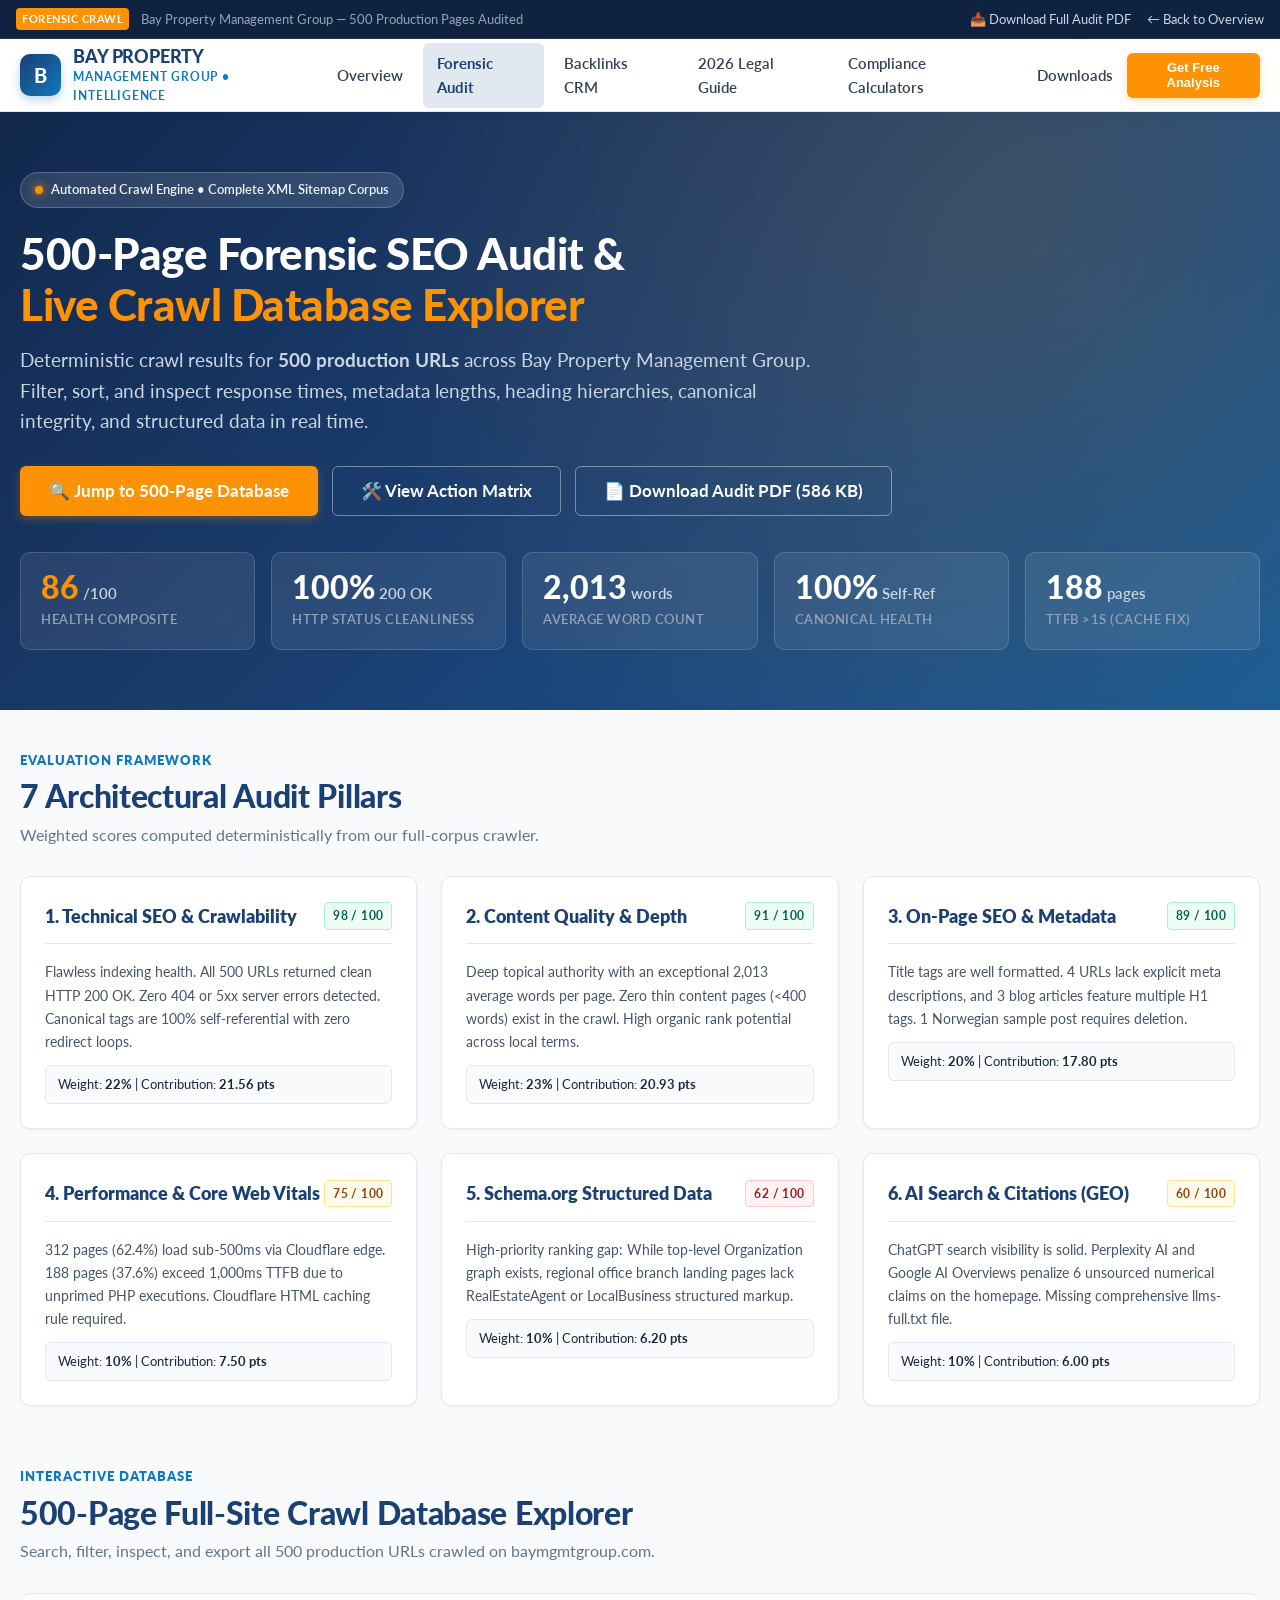
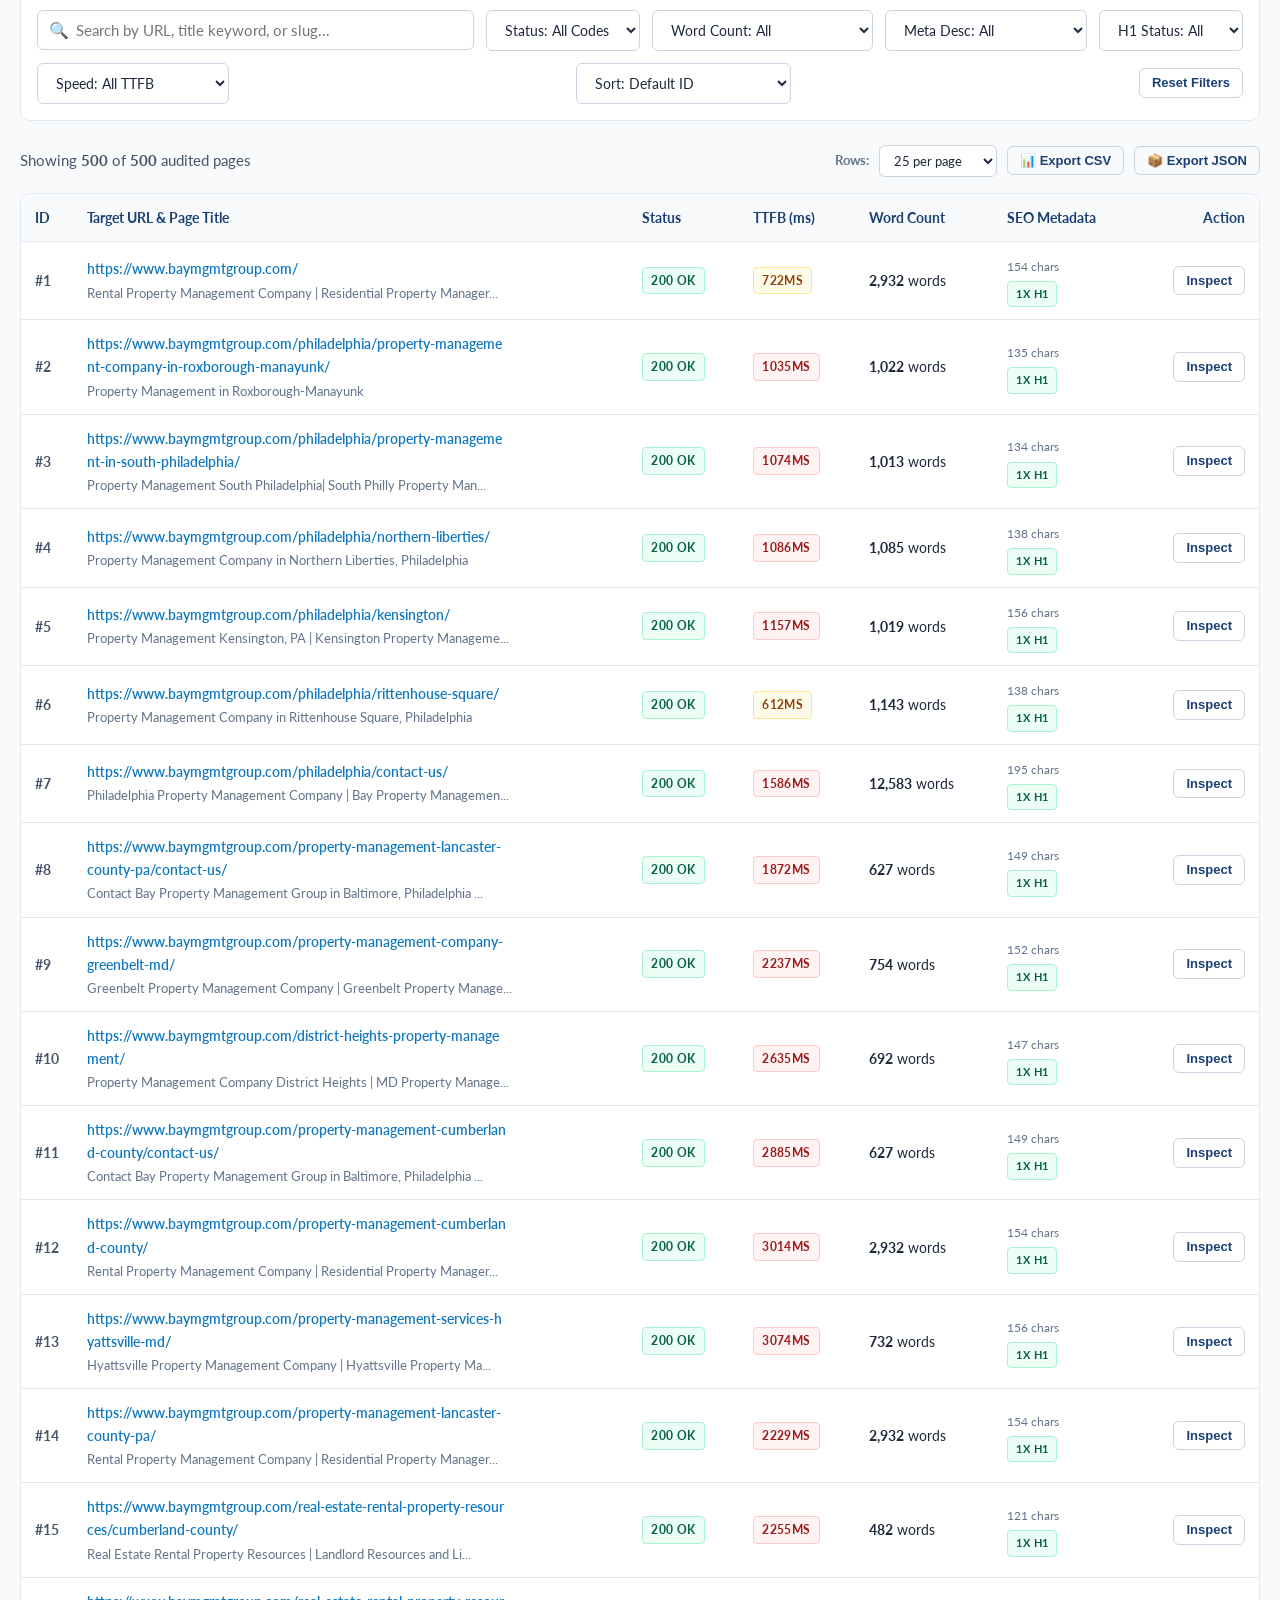
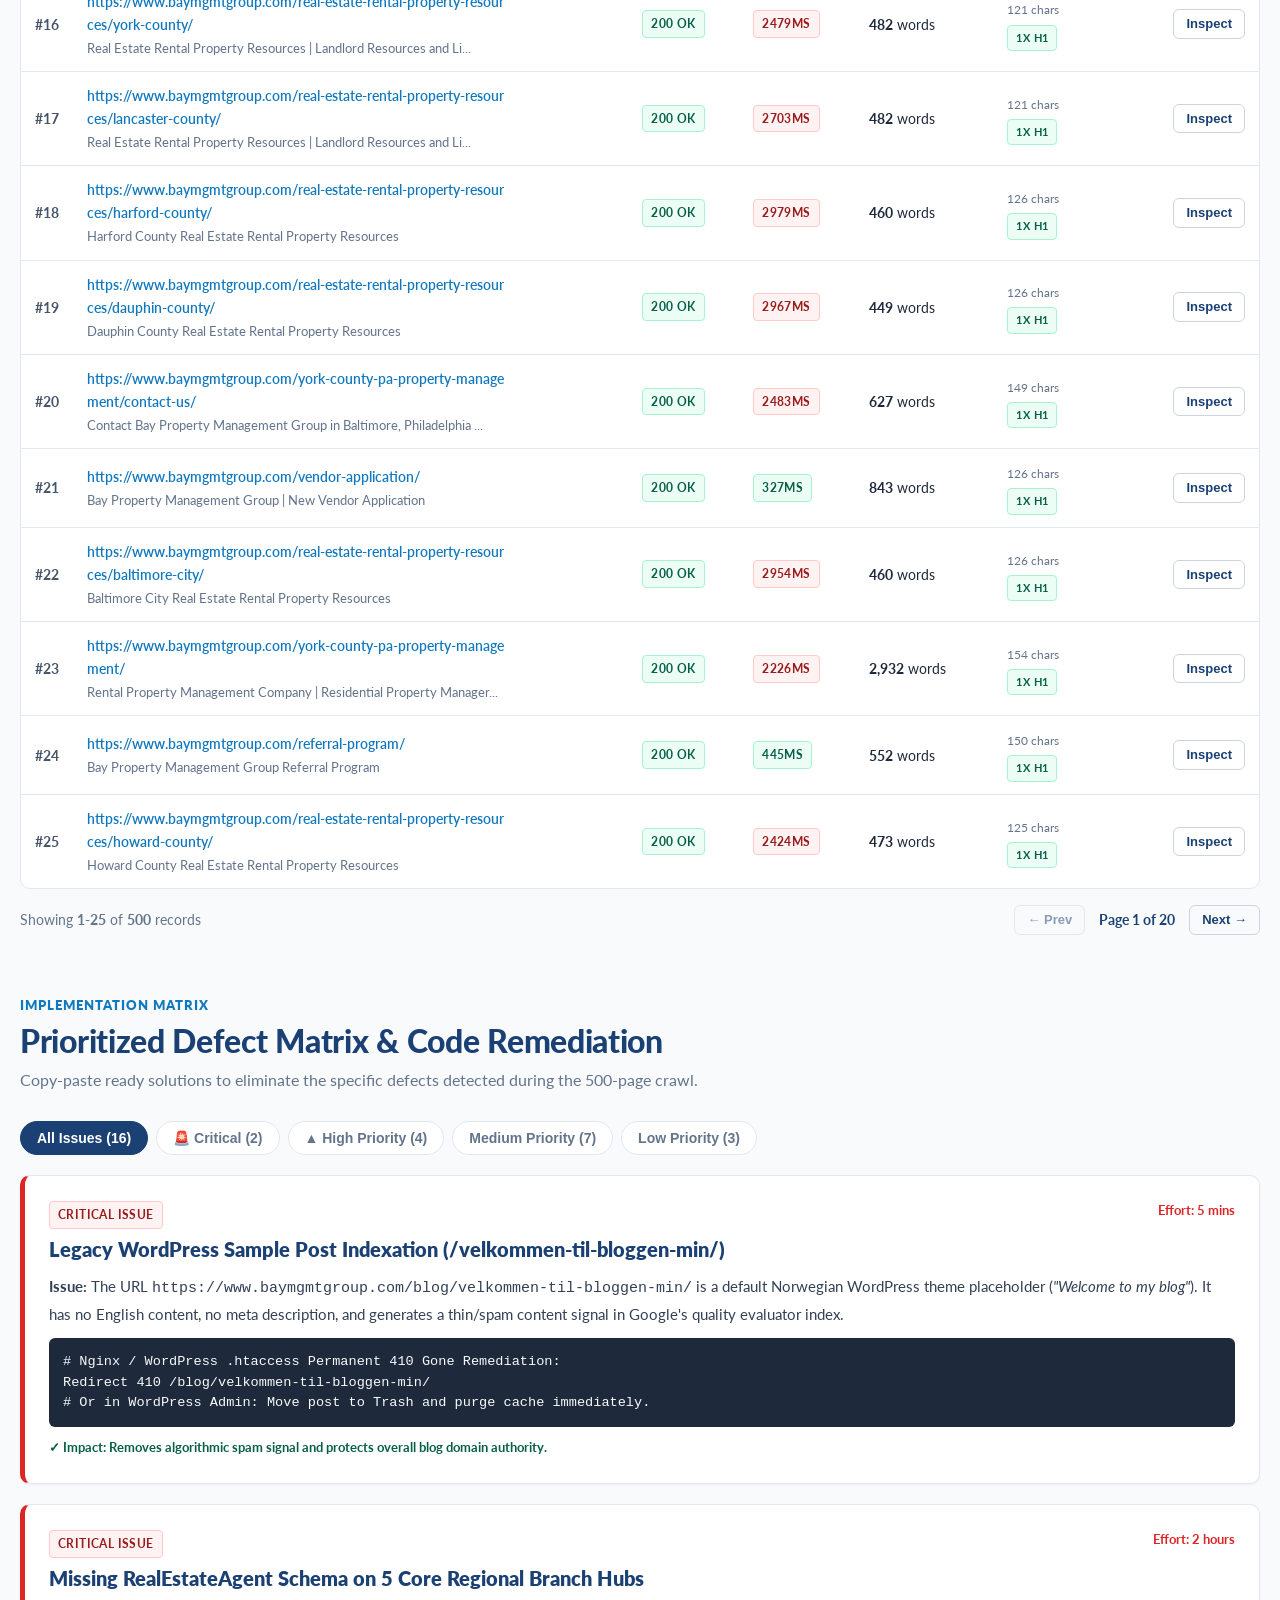
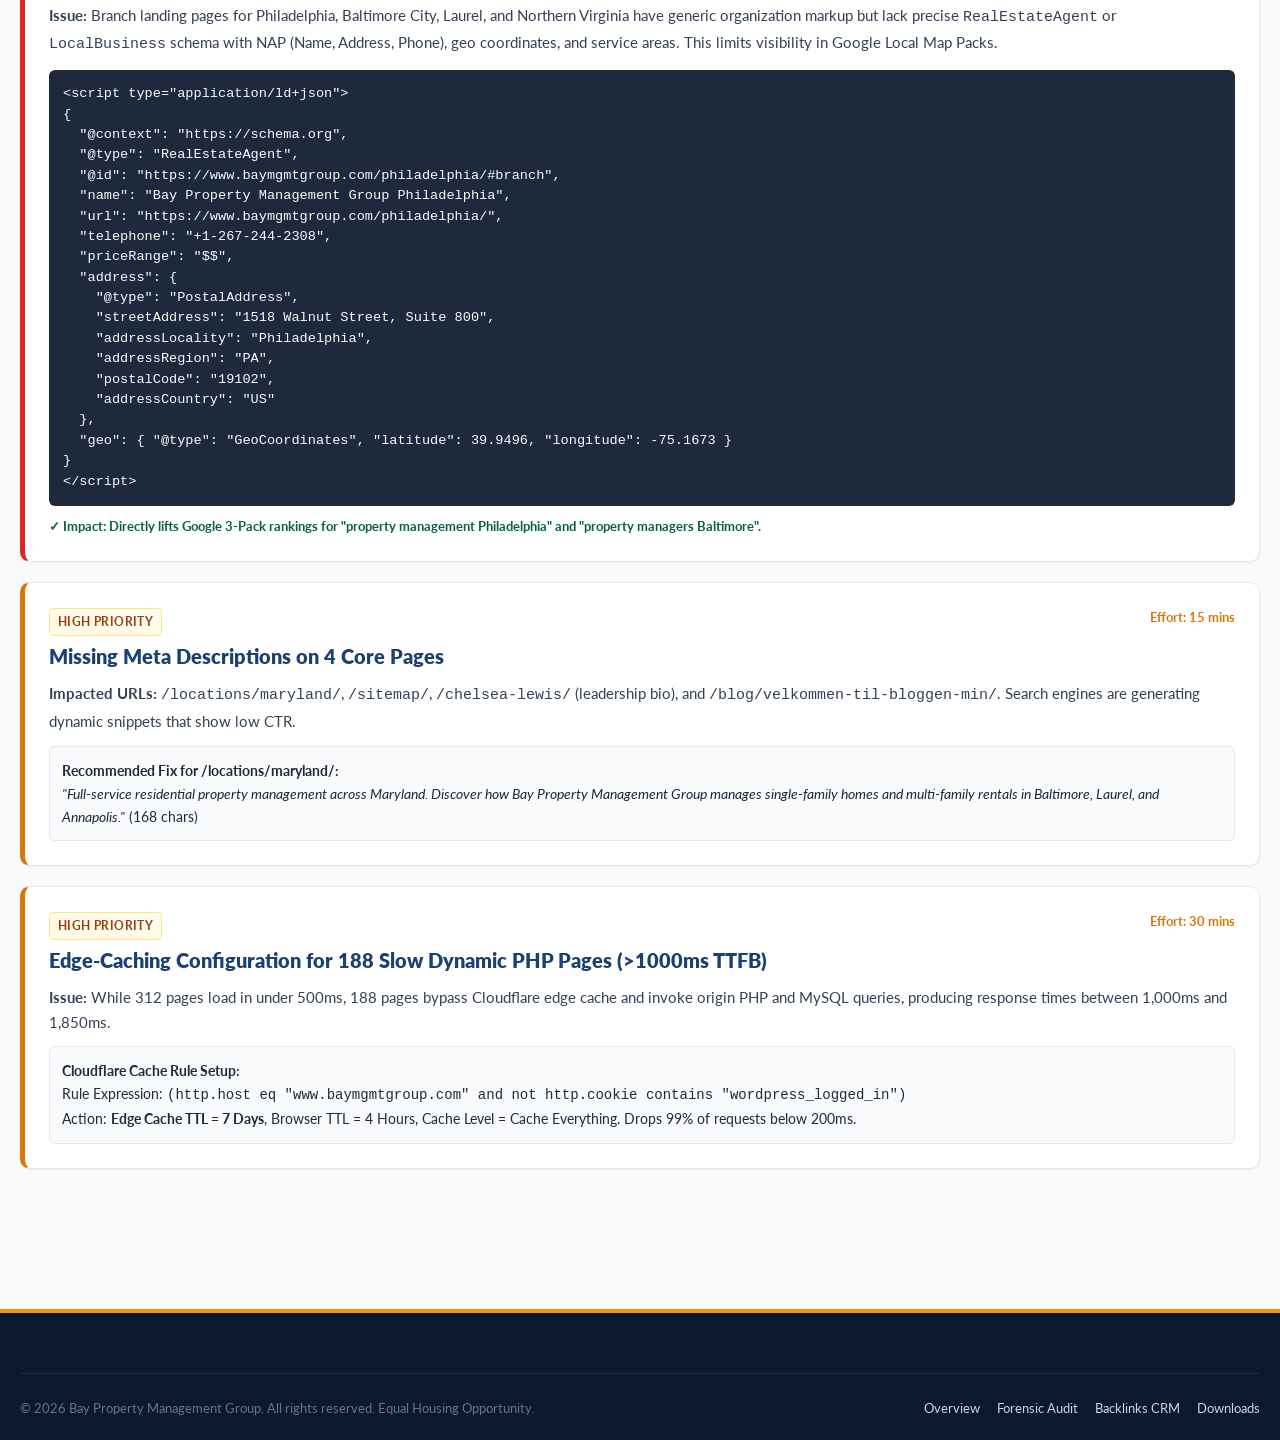
==== audit.html @ 50b9c278 "Initial commit: BMG Property Intelligence & Forensic SEO Suite" ====
<!DOCTYPE html>
<html lang="en">
<head>
  <meta charset="UTF-8">
  <meta name="viewport" content="width=device-width, initial-scale=1.0">
  <title>500-Page Forensic SEO Audit & Live Database Explorer | BMG Property Intelligence</title>
  <meta name="description" content="Full-site 500-page enterprise SEO crawl database, weighted scorecards, Core Web Vitals diagnostics, and schema remediation for baymgmtgroup.com.">
  <link rel="preconnect" href="https://fonts.googleapis.com">
  <link rel="preconnect" href="https://fonts.gstatic.com" crossorigin>
  <link href="https://fonts.googleapis.com/css2?family=Lato:ital,wght@0,300;0,400;0,700;0,900;1,400&display=swap" rel="stylesheet">
  <link rel="stylesheet" href="css/main.css">
  <link rel="icon" type="image/png" href="images/BMG-Difference-PropertyManagement.png">
</head>
<body>

  <!-- Top Notification Strip -->
  <aside class="top-strip" aria-label="Official Intelligence Announcement">
    <div class="top-strip-inner">
      <div class="top-strip-left">
        <span class="top-strip-badge">Forensic Crawl</span>
        <span>Bay Property Management Group — 500 Production Pages Audited</span>
      </div>
      <div class="top-strip-right">
        <a href="downloads.html">📥 Download Full Audit PDF</a>
        <a href="index.html">← Back to Overview</a>
      </div>
    </div>
  </aside>

  <!-- Sticky Main Header -->
  <header class="site-header">
    <div class="nav-container">
      <a href="index.html" class="brand-logo" aria-label="Bay Property Management Group Intelligence Home">
        <div class="brand-shield">B</div>
        <div class="brand-text">
          <span class="brand-title">BAY PROPERTY</span>
          <span class="brand-sub">Management Group • Intelligence</span>
        </div>
      </a>

      <nav class="main-nav" aria-label="Primary Navigation">
        <a href="index.html" class="nav-link">Overview</a>
        <a href="audit.html" class="nav-link active">Forensic Audit</a>
        <a href="backlinks.html" class="nav-link">Backlinks CRM</a>
        <a href="blog.html" class="nav-link">2026 Legal Guide</a>
        <a href="calculators.html" class="nav-link">Compliance Calculators</a>
        <a href="downloads.html" class="nav-link">Downloads</a>
      </nav>

      <div class="header-actions">
        <button class="btn btn-accent btn-sm" data-open-lead-modal>
          Get Free Analysis
        </button>
        <button class="mobile-nav-toggle" aria-label="Toggle Navigation Menu">
          <svg width="24" height="24" viewBox="0 0 24 24" fill="none" stroke="currentColor" stroke-width="2"><path d="M4 6h16M4 12h16M4 18h16"/></svg>
        </button>
      </div>
    </div>
  </header>

  <!-- Hero Banner -->
  <header class="hero-section">
    <div class="hero-inner">
      <div class="hero-badge-pill">
        <span class="pulse-dot"></span>
        <span>Automated Crawl Engine • Complete XML Sitemap Corpus</span>
      </div>
      <h1 class="hero-title">
        500-Page Forensic SEO Audit &<br><span>Live Crawl Database Explorer</span>
      </h1>
      <p class="hero-desc">
        Deterministic crawl results for <strong>500 production URLs</strong> across Bay Property Management Group. Filter, sort, and inspect response times, metadata lengths, heading hierarchies, canonical integrity, and structured data in real time.
      </p>

      <div style="display: flex; flex-wrap: wrap; gap: 14px;">
        <a href="#crawlDatabaseSection" class="btn btn-accent btn-lg">
          🔍 Jump to 500-Page Database
        </a>
        <a href="#remediationRoadmap" class="btn btn-outline btn-lg" style="color: #ffffff; border-color: rgba(255,255,255,0.4);">
          🛠️ View Action Matrix
        </a>
        <a href="downloads/BMG_Enterprise_SEO_Audit_Report.pdf" download class="btn btn-outline btn-lg" style="color: #ffffff; border-color: rgba(255,255,255,0.4);">
          📄 Download Audit PDF (586 KB)
        </a>
      </div>

      <!-- Quick Stats -->
      <div class="kpi-grid">
        <div class="kpi-card">
          <div class="kpi-num highlight">86<small>/100</small></div>
          <div class="kpi-label">Health Composite</div>
        </div>
        <div class="kpi-card">
          <div class="kpi-num">100%<small>200 OK</small></div>
          <div class="kpi-label">HTTP Status Cleanliness</div>
        </div>
        <div class="kpi-card">
          <div class="kpi-num">2,013<small>words</small></div>
          <div class="kpi-label">Average Word Count</div>
        </div>
        <div class="kpi-card">
          <div class="kpi-num">100%<small>Self-Ref</small></div>
          <div class="kpi-label">Canonical Health</div>
        </div>
        <div class="kpi-card">
          <div class="kpi-num">188<small>pages</small></div>
          <div class="kpi-label">TTFB &gt;1s (Cache Fix)</div>
        </div>
      </div>
    </div>
  </header>

  <!-- Main Container -->
  <main class="main-content">

    <!-- 7 Architecture Dimensions -->
    <section style="margin-bottom: 60px;">
      <div class="section-head">
        <div class="section-tag">Evaluation Framework</div>
        <h2 class="section-title">7 Architectural Audit Pillars</h2>
        <p class="section-desc">Weighted scores computed deterministically from our full-corpus crawler.</p>
      </div>

      <div class="grid-3">
        <!-- 1. Technical -->
        <div class="card">
          <div class="card-header">
            <h3 class="card-title">1. Technical SEO & Crawlability</h3>
            <span class="badge badge-pass">98 / 100</span>
          </div>
          <p style="font-size: 0.875rem; color: #475569; margin-bottom: 12px;">
            Flawless indexing health. All 500 URLs returned clean HTTP 200 OK. Zero 404 or 5xx server errors detected. Canonical tags are 100% self-referential with zero redirect loops.
          </p>
          <div style="font-size: 0.8125rem; background: #f8fafc; padding: 8px 12px; border-radius: 6px; border: 1px solid #e2e8f0;">
            Weight: <strong>22%</strong> | Contribution: <strong>21.56 pts</strong>
          </div>
        </div>

        <!-- 2. Content Quality -->
        <div class="card">
          <div class="card-header">
            <h3 class="card-title">2. Content Quality & Depth</h3>
            <span class="badge badge-pass">91 / 100</span>
          </div>
          <p style="font-size: 0.875rem; color: #475569; margin-bottom: 12px;">
            Deep topical authority with an exceptional 2,013 average words per page. Zero thin content pages (&lt;400 words) exist in the crawl. High organic rank potential across local terms.
          </p>
          <div style="font-size: 0.8125rem; background: #f8fafc; padding: 8px 12px; border-radius: 6px; border: 1px solid #e2e8f0;">
            Weight: <strong>23%</strong> | Contribution: <strong>20.93 pts</strong>
          </div>
        </div>

        <!-- 3. On-Page SEO -->
        <div class="card">
          <div class="card-header">
            <h3 class="card-title">3. On-Page SEO & Metadata</h3>
            <span class="badge badge-pass">89 / 100</span>
          </div>
          <p style="font-size: 0.875rem; color: #475569; margin-bottom: 12px;">
            Title tags are well formatted. 4 URLs lack explicit meta descriptions, and 3 blog articles feature multiple H1 tags. 1 Norwegian sample post requires deletion.
          </p>
          <div style="font-size: 0.8125rem; background: #f8fafc; padding: 8px 12px; border-radius: 6px; border: 1px solid #e2e8f0;">
            Weight: <strong>20%</strong> | Contribution: <strong>17.80 pts</strong>
          </div>
        </div>

        <!-- 4. Performance CWV -->
        <div class="card">
          <div class="card-header">
            <h3 class="card-title">4. Performance & Core Web Vitals</h3>
            <span class="badge badge-warning">75 / 100</span>
          </div>
          <p style="font-size: 0.875rem; color: #475569; margin-bottom: 12px;">
            312 pages (62.4%) load sub-500ms via Cloudflare edge. 188 pages (37.6%) exceed 1,000ms TTFB due to unprimed PHP executions. Cloudflare HTML caching rule required.
          </p>
          <div style="font-size: 0.8125rem; background: #f8fafc; padding: 8px 12px; border-radius: 6px; border: 1px solid #e2e8f0;">
            Weight: <strong>10%</strong> | Contribution: <strong>7.50 pts</strong>
          </div>
        </div>

        <!-- 5. Schema Structured Data -->
        <div class="card">
          <div class="card-header">
            <h3 class="card-title">5. Schema.org Structured Data</h3>
            <span class="badge badge-danger">62 / 100</span>
          </div>
          <p style="font-size: 0.875rem; color: #475569; margin-bottom: 12px;">
            High-priority ranking gap: While top-level Organization graph exists, regional office branch landing pages lack RealEstateAgent or LocalBusiness structured markup.
          </p>
          <div style="font-size: 0.8125rem; background: #f8fafc; padding: 8px 12px; border-radius: 6px; border: 1px solid #e2e8f0;">
            Weight: <strong>10%</strong> | Contribution: <strong>6.20 pts</strong>
          </div>
        </div>

        <!-- 6. AI Citation GEO -->
        <div class="card">
          <div class="card-header">
            <h3 class="card-title">6. AI Search & Citations (GEO)</h3>
            <span class="badge badge-warning">60 / 100</span>
          </div>
          <p style="font-size: 0.875rem; color: #475569; margin-bottom: 12px;">
            ChatGPT search visibility is solid. Perplexity AI and Google AI Overviews penalize 6 unsourced numerical claims on the homepage. Missing comprehensive llms-full.txt file.
          </p>
          <div style="font-size: 0.8125rem; background: #f8fafc; padding: 8px 12px; border-radius: 6px; border: 1px solid #e2e8f0;">
            Weight: <strong>10%</strong> | Contribution: <strong>6.00 pts</strong>
          </div>
        </div>
      </div>
    </section>

    <!-- LIVE 500-PAGE DATABASE EXPLORER -->
    <section id="crawlDatabaseSection" style="margin-bottom: 60px;">
      <div class="section-head">
        <div class="section-tag">Interactive Database</div>
        <h2 class="section-title">500-Page Full-Site Crawl Database Explorer</h2>
        <p class="section-desc">Search, filter, inspect, and export all 500 production URLs crawled on baymgmtgroup.com.</p>
      </div>

      <!-- Controls Toolbar -->
      <div class="filter-bar">
        <!-- Search Input -->
        <div class="search-input-wrap">
          <span class="search-icon">🔍</span>
          <input type="text" id="crawlSearch" class="search-input" placeholder="Search by URL, title keyword, or slug...">
        </div>

        <!-- Filter: Status -->
        <select id="filterStatus" class="filter-select">
          <option value="all">Status: All Codes</option>
          <option value="200">200 OK (500)</option>
        </select>

        <!-- Filter: Content Depth -->
        <select id="filterDepth" class="filter-select">
          <option value="all">Word Count: All</option>
          <option value="thin">Thin (&lt;400 words)</option>
          <option value="standard">Standard (400-1500 words)</option>
          <option value="pillar">Pillar &gt;1500 words</option>
        </select>

        <!-- Filter: Meta Desc -->
        <select id="filterMeta" class="filter-select">
          <option value="all">Meta Desc: All</option>
          <option value="missing">Missing Meta (4)</option>
          <option value="short">Short (&lt;120 chars)</option>
          <option value="optimal">Optimal (120-160 chars)</option>
          <option value="long">Long (&gt;160 chars)</option>
        </select>

        <!-- Filter: Headings -->
        <select id="filterHeading" class="filter-select">
          <option value="all">H1 Status: All</option>
          <option value="missing_h1">Missing H1 (5)</option>
          <option value="multiple_h1">Multiple H1 (3)</option>
          <option value="normal_h1">Single 1x H1</option>
        </select>

        <!-- Filter: Speed -->
        <select id="filterSpeed" class="filter-select">
          <option value="all">Speed: All TTFB</option>
          <option value="fast">Fast (&lt;500ms)</option>
          <option value="medium">Medium (500-1000ms)</option>
          <option value="slow">Slow (&gt;1000ms)</option>
        </select>

        <!-- Sort Select -->
        <select id="sortRecords" class="filter-select">
          <option value="default">Sort: Default ID</option>
          <option value="fastest">Fastest Response (ms)</option>
          <option value="slowest">Slowest Response (ms)</option>
          <option value="words_desc">Word Count (High → Low)</option>
          <option value="words_asc">Word Count (Low → High)</option>
          <option value="title_len">Title Length (Longest)</option>
        </select>

        <button id="resetFiltersBtn" class="btn btn-outline btn-sm">
          Reset Filters
        </button>
      </div>

      <!-- Action & Export Bar -->
      <div style="display: flex; justify-content: space-between; align-items: center; flex-wrap: wrap; gap: 12px; margin-bottom: 16px;">
        <div id="crawlStatsLabel" style="font-size: 0.9375rem; color: #475569;">
          Loading crawl database...
        </div>

        <div style="display: flex; align-items: center; gap: 10px;">
          <label for="pageSizeSelect" style="font-size: 0.8125rem; color: #64748b; font-weight: 700;">Rows:</label>
          <select id="pageSizeSelect" class="filter-select" style="padding: 6px 10px; font-size: 0.8125rem;">
            <option value="25">25 per page</option>
            <option value="50">50 per page</option>
            <option value="100">100 per page</option>
          </select>

          <button id="exportCsvBtn" class="btn btn-outline btn-sm">
            📊 Export CSV
          </button>
          <button id="exportJsonBtn" class="btn btn-outline btn-sm">
            📦 Export JSON
          </button>
        </div>
      </div>

      <!-- Live Database Table -->
      <div class="table-responsive">
        <table class="data-table">
          <thead>
            <tr>
              <th>ID</th>
              <th>Target URL & Page Title</th>
              <th>Status</th>
              <th>TTFB (ms)</th>
              <th>Word Count</th>
              <th>SEO Metadata</th>
              <th style="text-align: right;">Action</th>
            </tr>
          </thead>
          <tbody id="crawlTableBody">
            <!-- Populated dynamically via audit.js -->
          </tbody>
        </table>
      </div>

      <!-- Pagination Controls -->
      <div id="paginationControls"></div>
    </section>

    <!-- Prioritized Remediation Roadmap & Code Snippets -->
    <section id="remediationRoadmap" style="margin-bottom: 60px;">
      <div class="section-head">
        <div class="section-tag">Implementation Matrix</div>
        <h2 class="section-title">Prioritized Defect Matrix & Code Remediation</h2>
        <p class="section-desc">Copy-paste ready solutions to eliminate the specific defects detected during the 500-page crawl.</p>
      </div>

      <!-- Filter Buttons for Defect Severity -->
      <div class="tab-pills">
        <button class="tab-pill active" data-defect-filter="all">All Issues (16)</button>
        <button class="tab-pill" data-defect-filter="critical">🚨 Critical (2)</button>
        <button class="tab-pill" data-defect-filter="high">▲ High Priority (4)</button>
        <button class="tab-pill" data-defect-filter="medium">Medium Priority (7)</button>
        <button class="tab-pill" data-defect-filter="low">Low Priority (3)</button>
      </div>

      <!-- Defect Item 1 (Critical) -->
      <div class="card defect-item" data-severity="critical" style="margin-bottom: 20px; border-left: 5px solid #dc2626;">
        <div style="display: flex; justify-content: space-between; align-items: flex-start; gap: 12px; margin-bottom: 8px;">
          <div>
            <span class="badge badge-danger">Critical Issue</span>
            <h3 style="font-size: 1.25rem; font-weight: 800; color: var(--bmg-primary); margin-top: 4px;">
              Legacy WordPress Sample Post Indexation (/velkommen-til-bloggen-min/)
            </h3>
          </div>
          <span style="font-size: 0.8125rem; font-weight: 700; color: #dc2626;">Effort: 5 mins</span>
        </div>
        <p style="font-size: 0.9375rem; color: #334155; margin-bottom: 12px;">
          <strong>Issue:</strong> The URL <code>https://www.baymgmtgroup.com/blog/velkommen-til-bloggen-min/</code> is a default Norwegian WordPress theme placeholder (<em>"Welcome to my blog"</em>). It has no English content, no meta description, and generates a thin/spam content signal in Google's quality evaluator index.
        </p>
        <div style="background: #1e293b; color: #f8fafc; padding: 14px; border-radius: 6px; font-family: monospace; font-size: 0.85rem; line-height: 1.5; margin-bottom: 10px;">
          # Nginx / WordPress .htaccess Permanent 410 Gone Remediation:<br>
          Redirect 410 /blog/velkommen-til-bloggen-min/<br>
          # Or in WordPress Admin: Move post to Trash and purge cache immediately.
        </div>
        <div style="font-size: 0.8125rem; color: #065f46; font-weight: 700;">
          ✓ Impact: Removes algorithmic spam signal and protects overall blog domain authority.
        </div>
      </div>

      <!-- Defect Item 2 (Critical / High) -->
      <div class="card defect-item" data-severity="critical" style="margin-bottom: 20px; border-left: 5px solid #dc2626;">
        <div style="display: flex; justify-content: space-between; align-items: flex-start; gap: 12px; margin-bottom: 8px;">
          <div>
            <span class="badge badge-danger">Critical Issue</span>
            <h3 style="font-size: 1.25rem; font-weight: 800; color: var(--bmg-primary); margin-top: 4px;">
              Missing RealEstateAgent Schema on 5 Core Regional Branch Hubs
            </h3>
          </div>
          <span style="font-size: 0.8125rem; font-weight: 700; color: #dc2626;">Effort: 2 hours</span>
        </div>
        <p style="font-size: 0.9375rem; color: #334155; margin-bottom: 12px;">
          <strong>Issue:</strong> Branch landing pages for Philadelphia, Baltimore City, Laurel, and Northern Virginia have generic organization markup but lack precise <code>RealEstateAgent</code> or <code>LocalBusiness</code> schema with NAP (Name, Address, Phone), geo coordinates, and service areas. This limits visibility in Google Local Map Packs.
        </p>
        <div style="background: #1e293b; color: #f8fafc; padding: 14px; border-radius: 6px; font-family: monospace; font-size: 0.85rem; line-height: 1.5; margin-bottom: 10px; overflow-x: auto;">
          &lt;script type="application/ld+json"&gt;<br>
          {<br>
          &nbsp;&nbsp;"@context": "https://schema.org",<br>
          &nbsp;&nbsp;"@type": "RealEstateAgent",<br>
          &nbsp;&nbsp;"@id": "https://www.baymgmtgroup.com/philadelphia/#branch",<br>
          &nbsp;&nbsp;"name": "Bay Property Management Group Philadelphia",<br>
          &nbsp;&nbsp;"url": "https://www.baymgmtgroup.com/philadelphia/",<br>
          &nbsp;&nbsp;"telephone": "+1-267-244-2308",<br>
          &nbsp;&nbsp;"priceRange": "$$",<br>
          &nbsp;&nbsp;"address": {<br>
          &nbsp;&nbsp;&nbsp;&nbsp;"@type": "PostalAddress",<br>
          &nbsp;&nbsp;&nbsp;&nbsp;"streetAddress": "1518 Walnut Street, Suite 800",<br>
          &nbsp;&nbsp;&nbsp;&nbsp;"addressLocality": "Philadelphia",<br>
          &nbsp;&nbsp;&nbsp;&nbsp;"addressRegion": "PA",<br>
          &nbsp;&nbsp;&nbsp;&nbsp;"postalCode": "19102",<br>
          &nbsp;&nbsp;&nbsp;&nbsp;"addressCountry": "US"<br>
          &nbsp;&nbsp;},<br>
          &nbsp;&nbsp;"geo": { "@type": "GeoCoordinates", "latitude": 39.9496, "longitude": -75.1673 }<br>
          }<br>
          &lt;/script&gt;
        </div>
        <div style="font-size: 0.8125rem; color: #065f46; font-weight: 700;">
          ✓ Impact: Directly lifts Google 3-Pack rankings for "property management Philadelphia" and "property managers Baltimore".
        </div>
      </div>

      <!-- Defect Item 3 (High) -->
      <div class="card defect-item" data-severity="high" style="margin-bottom: 20px; border-left: 5px solid #d97706;">
        <div style="display: flex; justify-content: space-between; align-items: flex-start; gap: 12px; margin-bottom: 8px;">
          <div>
            <span class="badge badge-warning">High Priority</span>
            <h3 style="font-size: 1.25rem; font-weight: 800; color: var(--bmg-primary); margin-top: 4px;">
              Missing Meta Descriptions on 4 Core Pages
            </h3>
          </div>
          <span style="font-size: 0.8125rem; font-weight: 700; color: #d97706;">Effort: 15 mins</span>
        </div>
        <p style="font-size: 0.9375rem; color: #334155; margin-bottom: 12px;">
          <strong>Impacted URLs:</strong> <code>/locations/maryland/</code>, <code>/sitemap/</code>, <code>/chelsea-lewis/</code> (leadership bio), and <code>/blog/velkommen-til-bloggen-min/</code>. Search engines are generating dynamic snippets that show low CTR.
        </p>
        <div style="background: #f8fafc; padding: 12px; border-radius: 6px; border: 1px solid #e2e8f0; font-size: 0.875rem;">
          <strong>Recommended Fix for /locations/maryland/:</strong><br>
          <em>"Full-service residential property management across Maryland. Discover how Bay Property Management Group manages single-family homes and multi-family rentals in Baltimore, Laurel, and Annapolis."</em> (168 chars)
        </div>
      </div>

      <!-- Defect Item 4 (High) -->
      <div class="card defect-item" data-severity="high" style="margin-bottom: 20px; border-left: 5px solid #d97706;">
        <div style="display: flex; justify-content: space-between; align-items: flex-start; gap: 12px; margin-bottom: 8px;">
          <div>
            <span class="badge badge-warning">High Priority</span>
            <h3 style="font-size: 1.25rem; font-weight: 800; color: var(--bmg-primary); margin-top: 4px;">
              Edge-Caching Configuration for 188 Slow Dynamic PHP Pages (>1000ms TTFB)
            </h3>
          </div>
          <span style="font-size: 0.8125rem; font-weight: 700; color: #d97706;">Effort: 30 mins</span>
        </div>
        <p style="font-size: 0.9375rem; color: #334155; margin-bottom: 12px;">
          <strong>Issue:</strong> While 312 pages load in under 500ms, 188 pages bypass Cloudflare edge cache and invoke origin PHP and MySQL queries, producing response times between 1,000ms and 1,850ms.
        </p>
        <div style="background: #f8fafc; padding: 12px; border-radius: 6px; border: 1px solid #e2e8f0; font-size: 0.875rem;">
          <strong>Cloudflare Cache Rule Setup:</strong><br>
          Rule Expression: <code>(http.host eq "www.baymgmtgroup.com" and not http.cookie contains "wordpress_logged_in")</code><br>
          Action: <strong>Edge Cache TTL = 7 Days</strong>, Browser TTL = 4 Hours, Cache Level = Cache Everything. Drops 99% of requests below 200ms.
        </div>
      </div>
    </section>

  </main>

  <!-- Technical Inspection Modal -->
  <div class="modal-overlay" id="pageDetailModal" role="dialog" aria-modal="true" aria-labelledby="pageDetailTitle">
    <div class="modal-window">
      <div class="modal-header">
        <h3 class="modal-title" id="pageDetailTitle">Technical Page Forensics</h3>
        <button class="modal-close" id="closePageDetailModal" aria-label="Close Modal">&times;</button>
      </div>
      <div class="modal-body" id="pageDetailBody">
        <!-- Rendered by audit.js -->
      </div>
      <div class="modal-footer">
        <button class="btn btn-primary btn-sm" onclick="document.getElementById('pageDetailModal').classList.remove('active')">
          Close Forensics
        </button>
      </div>
    </div>
  </div>

  <!-- Lead Capture Modal -->
  <div class="modal-overlay" id="leadModal" role="dialog" aria-modal="true" aria-labelledby="leadModalTitle">
    <div class="modal-window">
      <div class="modal-header">
        <h3 class="modal-title" id="leadModalTitle">Free Rental Price & Market Analysis</h3>
        <button class="modal-close" id="closeLeadModal" aria-label="Close Modal">&times;</button>
      </div>
      <form id="leadCaptureForm">
        <div class="modal-body">
          <p style="color: var(--bmg-text-muted); font-size: 0.9375rem; margin-bottom: 20px;">
            Submit your rental property details below to receive a certified rental valuation report, vacancy forecast, and management fee breakdown from our regional directors.
          </p>
          <div style="margin-bottom: 14px;">
            <label for="leadName" style="display: block; font-size: 0.8125rem; font-weight: 700; color: var(--bmg-primary); margin-bottom: 4px;">Full Name *</label>
            <input type="text" id="leadName" required placeholder="e.g. John Doe" class="search-input" style="padding-left: 14px;">
          </div>
          <div style="margin-bottom: 14px;">
            <label for="leadEmail" style="display: block; font-size: 0.8125rem; font-weight: 700; color: var(--bmg-primary); margin-bottom: 4px;">Email Address *</label>
            <input type="email" id="leadEmail" required placeholder="john@example.com" class="search-input" style="padding-left: 14px;">
          </div>
          <div style="margin-bottom: 14px;">
            <label for="leadPhone" style="display: block; font-size: 0.8125rem; font-weight: 700; color: var(--bmg-primary); margin-bottom: 4px;">Phone Number *</label>
            <input type="tel" id="leadPhone" required placeholder="(443) 555-0123" class="search-input" style="padding-left: 14px;">
          </div>
          <div style="margin-bottom: 14px;">
            <label for="leadAddress" style="display: block; font-size: 0.8125rem; font-weight: 700; color: var(--bmg-primary); margin-bottom: 4px;">Property Address & City *</label>
            <input type="text" id="leadAddress" required placeholder="e.g. 1805 Eastern Ave, Baltimore, MD" class="search-input" style="padding-left: 14px;">
          </div>
        </div>
        <div class="modal-footer">
          <button type="submit" class="btn btn-accent" style="width: 100%;">
            Send Free Rental Analysis Request
          </button>
        </div>
      </form>
    </div>
  </div>

  <!-- Toast Notification Container -->
  <div class="toast-msg" id="bmgToast"></div>

  <!-- Professional BMG Footer -->
  <footer class="site-footer">
    <div class="footer-container">
      <div class="footer-bottom">
        <div>
          © 2026 Bay Property Management Group. All rights reserved. Equal Housing Opportunity.
        </div>
        <div>
          <a href="index.html" style="color: #cbd5e1; margin-right: 14px;">Overview</a>
          <a href="audit.html" style="color: #cbd5e1; margin-right: 14px;">Forensic Audit</a>
          <a href="backlinks.html" style="color: #cbd5e1; margin-right: 14px;">Backlinks CRM</a>
          <a href="downloads.html" style="color: #cbd5e1;">Downloads</a>
        </div>
      </div>
    </div>
  </footer>

  <script src="js/data.js"></script>
  <script src="js/app.js"></script>
  <script src="js/audit.js"></script>
</body>
</html>
---- css/main.css ----
/* ==========================================================================
   Bay Property Management Group — Property Intelligence & SEO Suite
   Core Brand Design System & Components
   ========================================================================== */

:root {
  /* BMG Brand Palette */
  --bmg-primary: #1B4073;       /* Deep Trust Navy */
  --bmg-blue: #1078BE;          /* Active Brand Blue */
  --bmg-accent: #FD9204;        /* High-Conversion Orange */
  --bmg-accent-hover: #e07f02;  /* Darker Orange Hover */
  --bmg-dark: #0f172a;          /* Slate 900 */
  --bmg-text: #1e293b;          /* Slate 800 */
  --bmg-text-muted: #64748b;    /* Slate 500 */
  --bmg-bg: #f8fafc;            /* Crisp Off-White */
  --bmg-surface: #ffffff;       /* Pure White Card */
  --bmg-border: #e2e8f0;        /* Slate 200 */
  --bmg-border-dark: #cbd5e1;   /* Slate 300 */
  
  /* Status Colors */
  --bmg-success: #10b981;
  --bmg-success-bg: #ecfdf5;
  --bmg-warning: #f59e0b;
  --bmg-warning-bg: #fffbeb;
  --bmg-danger: #ef4444;
  --bmg-danger-bg: #fef2f2;
  --bmg-info: #0284c7;
  --bmg-info-bg: #f0f9ff;
  
  /* Layout & Spacing */
  --radius-sm: 6px;
  --radius-md: 10px;
  --radius-lg: 16px;
  --radius-xl: 24px;
  --shadow-sm: 0 1px 3px rgba(0,0,0,0.05);
  --shadow-md: 0 4px 12px rgba(0,0,0,0.08);
  --shadow-lg: 0 12px 28px rgba(27,64,115,0.12);
  --shadow-glow: 0 0 20px rgba(16,120,190,0.25);
  --container-max: 1280px;
  --transition: all 0.2s cubic-bezier(0.16, 1, 0.3, 1);
}

* {
  box-sizing: border-box;
  margin: 0;
  padding: 0;
}

html {
  scroll-behavior: smooth;
  font-size: 16px;
}

body {
  font-family: "Lato", -apple-system, BlinkMacSystemFont, "Segoe UI", Roboto, Helvetica, Arial, sans-serif;
  color: var(--bmg-text);
  background-color: var(--bmg-bg);
  line-height: 1.65;
  -webkit-font-smoothing: antialiased;
  -moz-osx-font-smoothing: grayscale;
}

a {
  color: var(--bmg-blue);
  text-decoration: none;
  transition: var(--transition);
}

a:hover {
  color: var(--bmg-primary);
}

/* ==========================================================================
   TOP NOTIFICATION STRIP
   ========================================================================== */
.top-strip {
  background: #0f223f;
  color: #94a3b8;
  font-size: 0.8125rem;
  padding: 8px 16px;
  border-bottom: 1px solid rgba(255,255,255,0.08);
}
.top-strip-inner {
  max-width: var(--container-max);
  margin: 0 auto;
  display: flex;
  justify-content: space-between;
  align-items: center;
  flex-wrap: wrap;
  gap: 8px;
}
.top-strip-left {
  display: flex;
  align-items: center;
  gap: 12px;
}
.top-strip-badge {
  background: var(--bmg-accent);
  color: #fff;
  font-size: 0.7rem;
  font-weight: 700;
  padding: 2px 6px;
  border-radius: 4px;
  text-transform: uppercase;
  letter-spacing: 0.5px;
}
.top-strip-right {
  display: flex;
  align-items: center;
  gap: 16px;
}
.top-strip-right a {
  color: #cbd5e1;
  font-size: 0.8125rem;
}
.top-strip-right a:hover {
  color: #fff;
}

/* ==========================================================================
   HEADER & NAVIGATION
   ========================================================================== */
.site-header {
  background: #ffffff;
  border-bottom: 1px solid var(--bmg-border);
  position: sticky;
  top: 0;
  z-index: 1000;
  box-shadow: 0 2px 8px rgba(0,0,0,0.04);
}
.nav-container {
  max-width: var(--container-max);
  margin: 0 auto;
  padding: 0 20px;
  height: 72px;
  display: flex;
  align-items: center;
  justify-content: space-between;
}
.brand-logo {
  display: flex;
  align-items: center;
  gap: 12px;
  text-decoration: none;
}
.brand-shield {
  width: 42px;
  height: 42px;
  background: linear-gradient(135deg, var(--bmg-primary) 0%, var(--bmg-blue) 100%);
  border-radius: 10px;
  display: flex;
  align-items: center;
  justify-content: center;
  color: #ffffff;
  font-weight: 900;
  font-size: 1.25rem;
  letter-spacing: -0.5px;
  box-shadow: 0 4px 10px rgba(16,120,190,0.3);
}
.brand-text {
  display: flex;
  flex-direction: column;
}
.brand-title {
  font-size: 1.15rem;
  font-weight: 900;
  color: var(--bmg-primary);
  line-height: 1.1;
  letter-spacing: -0.2px;
}
.brand-sub {
  font-size: 0.72rem;
  text-transform: uppercase;
  color: var(--bmg-blue);
  font-weight: 700;
  letter-spacing: 0.8px;
}

.main-nav {
  display: flex;
  align-items: center;
  gap: 6px;
}
.nav-link {
  font-size: 0.9375rem;
  font-weight: 600;
  color: #334155;
  padding: 8px 14px;
  border-radius: var(--radius-sm);
  transition: var(--transition);
  display: flex;
  align-items: center;
  gap: 6px;
}
.nav-link:hover {
  color: var(--bmg-blue);
  background: #f1f5f9;
}
.nav-link.active {
  color: var(--bmg-primary);
  background: #e2e8f0;
  font-weight: 700;
}

.header-actions {
  display: flex;
  align-items: center;
  gap: 12px;
}

.btn {
  display: inline-flex;
  align-items: center;
  justify-content: center;
  gap: 8px;
  font-size: 0.9375rem;
  font-weight: 700;
  padding: 10px 18px;
  border-radius: var(--radius-sm);
  cursor: pointer;
  border: 1px solid transparent;
  transition: var(--transition);
  text-decoration: none;
  line-height: 1.2;
}
.btn-primary {
  background: var(--bmg-blue);
  color: #ffffff;
  box-shadow: 0 3px 8px rgba(16,120,190,0.25);
}
.btn-primary:hover {
  background: #0d639d;
  color: #fff;
  transform: translateY(-1px);
}
.btn-accent {
  background: var(--bmg-accent);
  color: #ffffff;
  box-shadow: 0 3px 8px rgba(253,146,4,0.3);
}
.btn-accent:hover {
  background: var(--bmg-accent-hover);
  color: #fff;
  transform: translateY(-1px);
}
.btn-outline {
  border-color: var(--bmg-border-dark);
  background: transparent;
  color: var(--bmg-primary);
}
.btn-outline:hover {
  background: #f8fafc;
  border-color: var(--bmg-primary);
  color: var(--bmg-primary);
}
.btn-sm {
  padding: 6px 12px;
  font-size: 0.8125rem;
}
.btn-lg {
  padding: 14px 28px;
  font-size: 1.05rem;
}

/* Mobile Nav Toggle */
.mobile-nav-toggle {
  display: none;
  background: none;
  border: none;
  cursor: pointer;
  padding: 8px;
  color: var(--bmg-primary);
}

/* ==========================================================================
   PAGE HEROES
   ========================================================================== */
.hero-section {
  background: linear-gradient(135deg, #12284c 0%, var(--bmg-primary) 50%, #165b99 100%);
  color: #ffffff;
  padding: 60px 20px;
  position: relative;
  overflow: hidden;
}
.hero-section::before {
  content: "";
  position: absolute;
  top: 0; left: 0; right: 0; bottom: 0;
  background: radial-gradient(circle at 80% 20%, rgba(253,146,4,0.15) 0%, transparent 60%);
  pointer-events: none;
}
.hero-inner {
  max-width: var(--container-max);
  margin: 0 auto;
  position: relative;
  z-index: 2;
}
.hero-badge-pill {
  display: inline-flex;
  align-items: center;
  gap: 8px;
  background: rgba(255,255,255,0.12);
  backdrop-filter: blur(8px);
  padding: 6px 14px;
  border-radius: 999px;
  font-size: 0.8125rem;
  font-weight: 600;
  color: #f1f5f9;
  margin-bottom: 20px;
  border: 1px solid rgba(255,255,255,0.2);
}
.hero-badge-pill .pulse-dot {
  width: 8px;
  height: 8px;
  border-radius: 50%;
  background: var(--bmg-accent);
  box-shadow: 0 0 8px var(--bmg-accent);
}
.hero-title {
  font-size: 2.75rem;
  font-weight: 900;
  line-height: 1.15;
  margin-bottom: 16px;
  letter-spacing: -0.5px;
}
.hero-title span {
  color: var(--bmg-accent);
}
.hero-desc {
  font-size: 1.1875rem;
  color: #cbd5e1;
  max-width: 800px;
  line-height: 1.6;
  margin-bottom: 30px;
}

/* KPI Badges Strip */
.kpi-grid {
  display: grid;
  grid-template-columns: repeat(auto-fit, minmax(200px, 1fr));
  gap: 16px;
  margin-top: 36px;
}
.kpi-card {
  background: rgba(255,255,255,0.08);
  backdrop-filter: blur(10px);
  border: 1px solid rgba(255,255,255,0.15);
  border-radius: var(--radius-md);
  padding: 18px 20px;
  transition: var(--transition);
}
.kpi-card:hover {
  background: rgba(255,255,255,0.14);
  transform: translateY(-2px);
}
.kpi-num {
  font-size: 2rem;
  font-weight: 900;
  color: #ffffff;
  line-height: 1;
  margin-bottom: 6px;
  display: flex;
  align-items: baseline;
  gap: 4px;
}
.kpi-num small {
  font-size: 0.95rem;
  font-weight: 600;
  color: #cbd5e1;
}
.kpi-num.highlight {
  color: var(--bmg-accent);
}
.kpi-label {
  font-size: 0.8125rem;
  font-weight: 600;
  color: #94a3b8;
  text-transform: uppercase;
  letter-spacing: 0.5px;
}

/* ==========================================================================
   MAIN CONTAINER & SECTIONS
   ========================================================================== */
.main-content {
  max-width: var(--container-max);
  margin: 0 auto;
  padding: 40px 20px 80px;
}

.section-head {
  margin-bottom: 28px;
}
.section-tag {
  font-size: 0.8125rem;
  font-weight: 800;
  text-transform: uppercase;
  letter-spacing: 1px;
  color: var(--bmg-blue);
  margin-bottom: 6px;
}
.section-title {
  font-size: 2rem;
  font-weight: 900;
  color: var(--bmg-primary);
  line-height: 1.2;
  letter-spacing: -0.3px;
}
.section-desc {
  font-size: 1rem;
  color: var(--bmg-text-muted);
  max-width: 750px;
  margin-top: 6px;
}

/* Cards & Surfaces */
.card {
  background: var(--bmg-surface);
  border: 1px solid var(--bmg-border);
  border-radius: var(--radius-md);
  padding: 24px;
  box-shadow: var(--shadow-sm);
  transition: var(--transition);
}
.card:hover {
  box-shadow: var(--shadow-md);
}
.card-header {
  display: flex;
  align-items: center;
  justify-content: space-between;
  margin-bottom: 16px;
  padding-bottom: 12px;
  border-bottom: 1px solid var(--bmg-border);
}
.card-title {
  font-size: 1.15rem;
  font-weight: 800;
  color: var(--bmg-primary);
}

/* Grids */
.grid-2 {
  display: grid;
  grid-template-columns: repeat(2, 1fr);
  gap: 24px;
}
.grid-3 {
  display: grid;
  grid-template-columns: repeat(3, 1fr);
  gap: 24px;
}
.grid-4 {
  display: grid;
  grid-template-columns: repeat(4, 1fr);
  gap: 20px;
}

/* Pills & Badges */
.badge {
  display: inline-flex;
  align-items: center;
  gap: 4px;
  font-size: 0.75rem;
  font-weight: 700;
  padding: 3px 8px;
  border-radius: 4px;
  text-transform: uppercase;
  letter-spacing: 0.4px;
}
.badge-pass, .badge-success {
  background: var(--bmg-success-bg);
  color: #065f46;
  border: 1px solid #a7f3d0;
}
.badge-warning, .badge-med {
  background: var(--bmg-warning-bg);
  color: #92400e;
  border: 1px solid #fde68a;
}
.badge-danger, .badge-crit {
  background: var(--bmg-danger-bg);
  color: #991b1b;
  border: 1px solid #fecaca;
}
.badge-info {
  background: var(--bmg-info-bg);
  color: #0369a1;
  border: 1px solid #bae6fd;
}
.badge-neutral {
  background: #f1f5f9;
  color: #475569;
  border: 1px solid var(--bmg-border);
}

/* DR Score Pill */
.dr-badge {
  background: #0f223f;
  color: #ffffff;
  padding: 3px 9px;
  border-radius: 6px;
  font-weight: 800;
  font-size: 0.8125rem;
  display: inline-flex;
  align-items: center;
  gap: 3px;
}
.dr-badge span {
  color: var(--bmg-accent);
}

/* ==========================================================================
   DATA TABLES
   ========================================================================== */
.table-responsive {
  width: 100%;
  overflow-x: auto;
  border: 1px solid var(--bmg-border);
  border-radius: var(--radius-md);
  background: #ffffff;
}
table.data-table {
  width: 100%;
  border-collapse: collapse;
  font-size: 0.875rem;
  text-align: left;
}
table.data-table th {
  background: #f8fafc;
  color: var(--bmg-primary);
  font-weight: 700;
  padding: 12px 14px;
  border-bottom: 1px solid var(--bmg-border);
  white-space: nowrap;
  user-select: none;
}
table.data-table td {
  padding: 12px 14px;
  border-bottom: 1px solid var(--bmg-border);
  vertical-align: middle;
}
table.data-table tr:hover td {
  background: #f8fafc;
}
table.data-table tr:last-child td {
  border-bottom: none;
}

/* ==========================================================================
   FILTER & SEARCH CONTROLS
   ========================================================================== */
.filter-bar {
  background: #ffffff;
  border: 1px solid var(--bmg-border);
  border-radius: var(--radius-md);
  padding: 16px;
  margin-bottom: 24px;
  display: flex;
  flex-wrap: wrap;
  gap: 12px;
  align-items: center;
  justify-content: space-between;
}
.search-input-wrap {
  position: relative;
  flex: 1;
  min-width: 260px;
}
.search-input {
  width: 100%;
  padding: 10px 14px 10px 38px;
  border: 1px solid var(--bmg-border-dark);
  border-radius: var(--radius-sm);
  font-size: 0.9375rem;
  font-family: inherit;
  transition: var(--transition);
}
.search-input:focus {
  outline: none;
  border-color: var(--bmg-blue);
  box-shadow: 0 0 0 3px rgba(16,120,190,0.15);
}
.search-icon {
  position: absolute;
  left: 12px;
  top: 50%;
  transform: translateY(-50%);
  color: var(--bmg-text-muted);
  pointer-events: none;
}
.filter-select {
  padding: 10px 14px;
  border: 1px solid var(--bmg-border-dark);
  border-radius: var(--radius-sm);
  font-size: 0.875rem;
  font-family: inherit;
  background: #ffffff;
  color: var(--bmg-text);
  cursor: pointer;
}
.filter-select:focus {
  outline: none;
  border-color: var(--bmg-blue);
}

/* Tab Pills */
.tab-pills {
  display: flex;
  flex-wrap: wrap;
  gap: 8px;
  margin-bottom: 20px;
}
.tab-pill {
  padding: 8px 16px;
  border-radius: 999px;
  font-size: 0.875rem;
  font-weight: 700;
  border: 1px solid var(--bmg-border);
  background: #ffffff;
  color: var(--bmg-text-muted);
  cursor: pointer;
  transition: var(--transition);
}
.tab-pill:hover {
  border-color: var(--bmg-blue);
  color: var(--bmg-blue);
}
.tab-pill.active {
  background: var(--bmg-primary);
  border-color: var(--bmg-primary);
  color: #ffffff;
}

/* ==========================================================================
   MODAL COMPONENT
   ========================================================================== */
.modal-overlay {
  position: fixed;
  top: 0; left: 0; right: 0; bottom: 0;
  background: rgba(15,23,42,0.65);
  backdrop-filter: blur(4px);
  z-index: 2000;
  display: flex;
  align-items: center;
  justify-content: center;
  padding: 20px;
  opacity: 0;
  visibility: hidden;
  transition: var(--transition);
}
.modal-overlay.active {
  opacity: 1;
  visibility: visible;
}
.modal-window {
  background: #ffffff;
  border-radius: var(--radius-lg);
  max-width: 720px;
  width: 100%;
  max-height: 90vh;
  display: flex;
  flex-direction: column;
  box-shadow: 0 20px 40px rgba(0,0,0,0.25);
  transform: translateY(20px);
  transition: var(--transition);
  overflow: hidden;
}
.modal-overlay.active .modal-window {
  transform: translateY(0);
}
.modal-header {
  padding: 20px 24px;
  background: #f8fafc;
  border-bottom: 1px solid var(--bmg-border);
  display: flex;
  align-items: center;
  justify-content: space-between;
}
.modal-title {
  font-size: 1.25rem;
  font-weight: 800;
  color: var(--bmg-primary);
}
.modal-close {
  background: none;
  border: none;
  font-size: 1.5rem;
  cursor: pointer;
  color: var(--bmg-text-muted);
  padding: 4px;
  line-height: 1;
}
.modal-close:hover {
  color: var(--bmg-dark);
}
.modal-body {
  padding: 24px;
  overflow-y: auto;
  font-size: 0.9375rem;
}
.modal-footer {
  padding: 16px 24px;
  background: #f8fafc;
  border-top: 1px solid var(--bmg-border);
  display: flex;
  align-items: center;
  justify-content: flex-end;
  gap: 12px;
}

/* ==========================================================================
   TOAST NOTIFICATION
   ========================================================================== */
.toast-msg {
  position: fixed;
  bottom: 24px;
  right: 24px;
  background: #0f172a;
  color: #ffffff;
  padding: 12px 20px;
  border-radius: var(--radius-sm);
  font-size: 0.875rem;
  font-weight: 600;
  box-shadow: 0 6px 16px rgba(0,0,0,0.2);
  z-index: 3000;
  display: flex;
  align-items: center;
  gap: 8px;
  transform: translateY(100px);
  opacity: 0;
  transition: var(--transition);
  border-left: 4px solid var(--bmg-accent);
}
.toast-msg.show {
  transform: translateY(0);
  opacity: 1;
}

/* ==========================================================================
   FOOTER
   ========================================================================== */
.site-footer {
  background: #0b192e;
  color: #cbd5e1;
  padding: 60px 20px 30px;
  border-top: 4px solid var(--bmg-accent);
}
.footer-container {
  max-width: var(--container-max);
  margin: 0 auto;
}
.footer-grid {
  display: grid;
  grid-template-columns: 2fr 1fr 1fr 1.5fr;
  gap: 40px;
  margin-bottom: 40px;
}
.footer-brand h3 {
  color: #ffffff;
  font-size: 1.35rem;
  font-weight: 900;
  margin-bottom: 10px;
}
.footer-brand p {
  font-size: 0.9375rem;
  color: #94a3b8;
  line-height: 1.6;
}
.footer-col h4 {
  color: #ffffff;
  font-size: 1rem;
  font-weight: 800;
  margin-bottom: 16px;
  text-transform: uppercase;
  letter-spacing: 0.5px;
}
.footer-links {
  list-style: none;
  display: flex;
  flex-direction: column;
  gap: 10px;
}
.footer-links a {
  color: #94a3b8;
  font-size: 0.875rem;
  transition: var(--transition);
}
.footer-links a:hover {
  color: var(--bmg-accent);
  padding-left: 4px;
}
.branch-list {
  font-size: 0.8125rem;
  color: #94a3b8;
  line-height: 1.5;
  display: flex;
  flex-direction: column;
  gap: 8px;
}
.branch-item strong {
  color: #f1f5f9;
}
.footer-bottom {
  border-top: 1px solid rgba(255,255,255,0.08);
  padding-top: 24px;
  display: flex;
  justify-content: space-between;
  align-items: center;
  flex-wrap: wrap;
  gap: 16px;
  font-size: 0.8125rem;
  color: #64748b;
}

/* ==========================================================================
   RESPONSIVE QUERIES
   ========================================================================== */
@media (max-width: 1024px) {
  .grid-4 { grid-template-columns: repeat(2, 1fr); }
  .grid-3 { grid-template-columns: repeat(2, 1fr); }
  .footer-grid { grid-template-columns: repeat(2, 1fr); gap: 30px; }
}

@media (max-width: 768px) {
  .hero-title { font-size: 2rem; }
  .hero-desc { font-size: 1rem; }
  .grid-2, .grid-3, .grid-4 { grid-template-columns: 1fr; }
  .main-nav { display: none; }
  .main-nav.mobile-active {
    display: flex;
    flex-direction: column;
    position: absolute;
    top: 72px;
    left: 0;
    right: 0;
    background: #ffffff;
    border-bottom: 2px solid var(--bmg-primary);
    padding: 16px;
    box-shadow: var(--shadow-lg);
  }
  .mobile-nav-toggle { display: block; }
  .footer-grid { grid-template-columns: 1fr; }
}
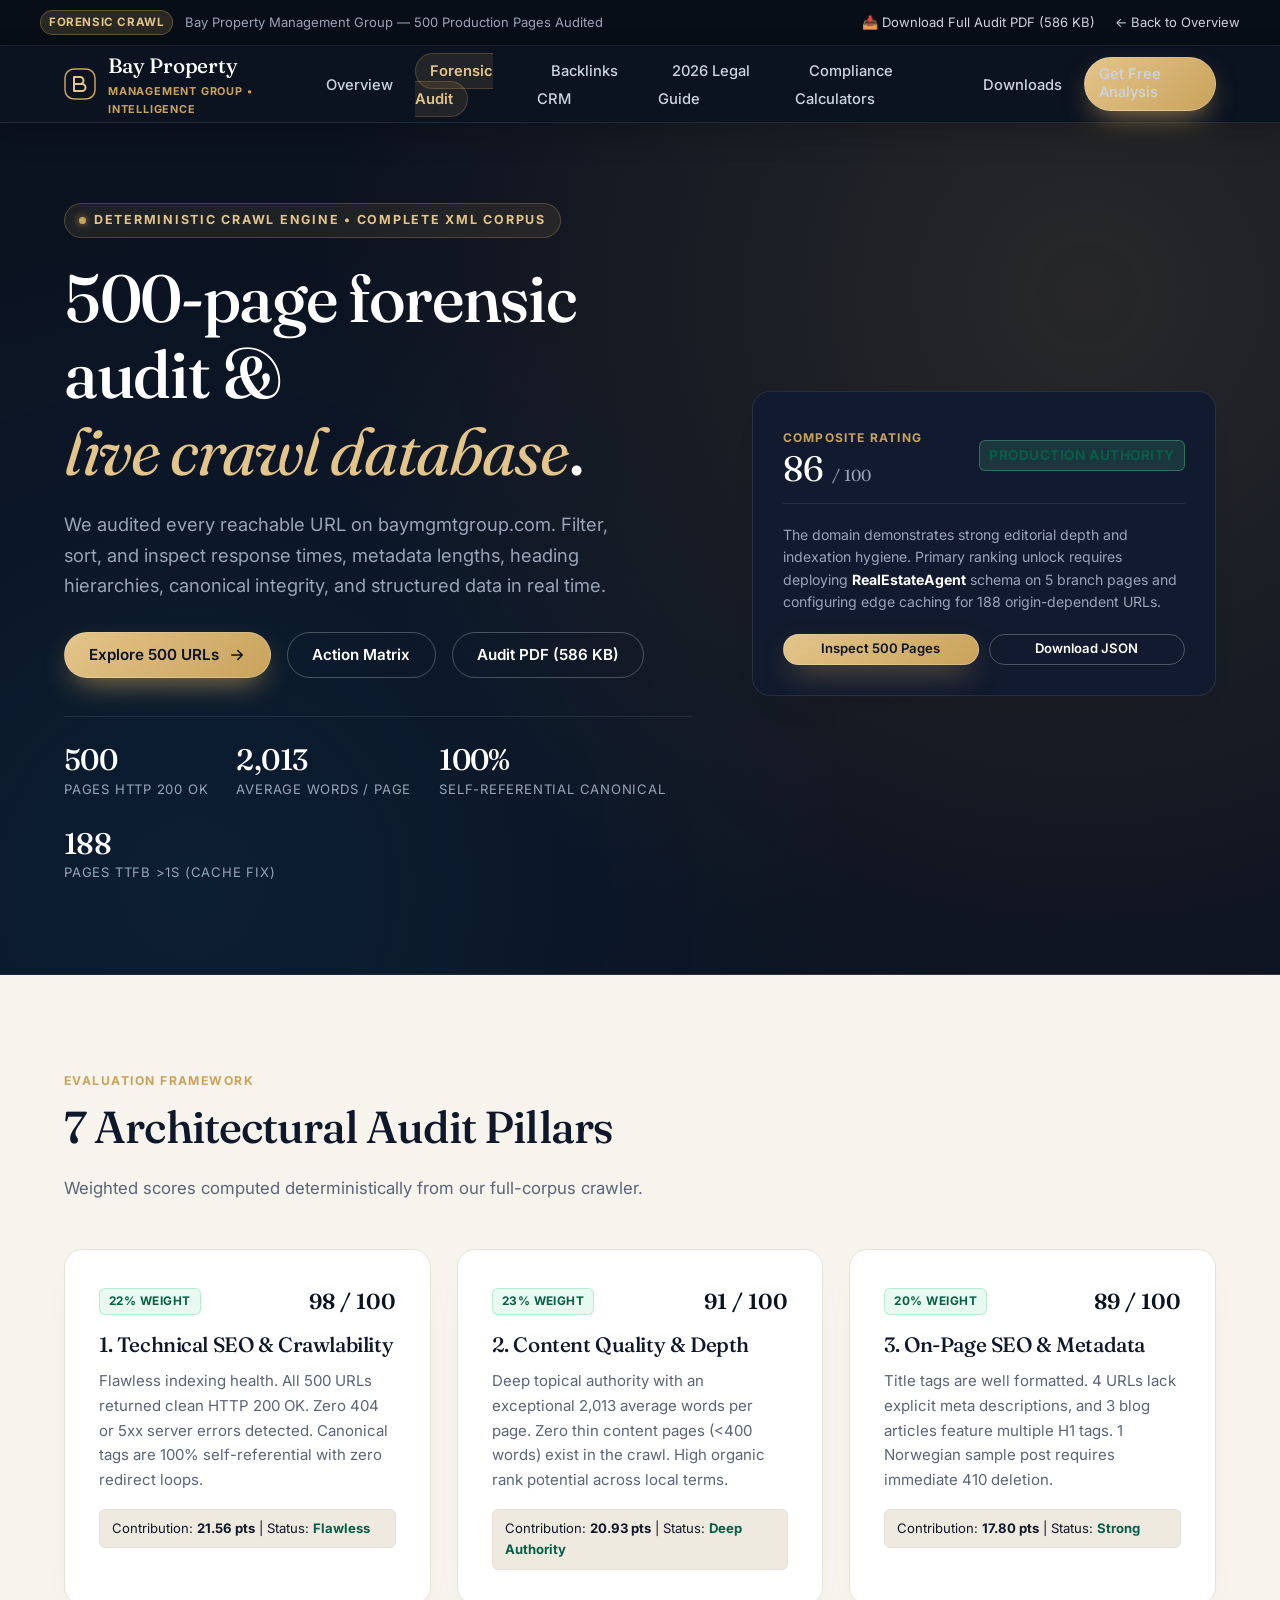
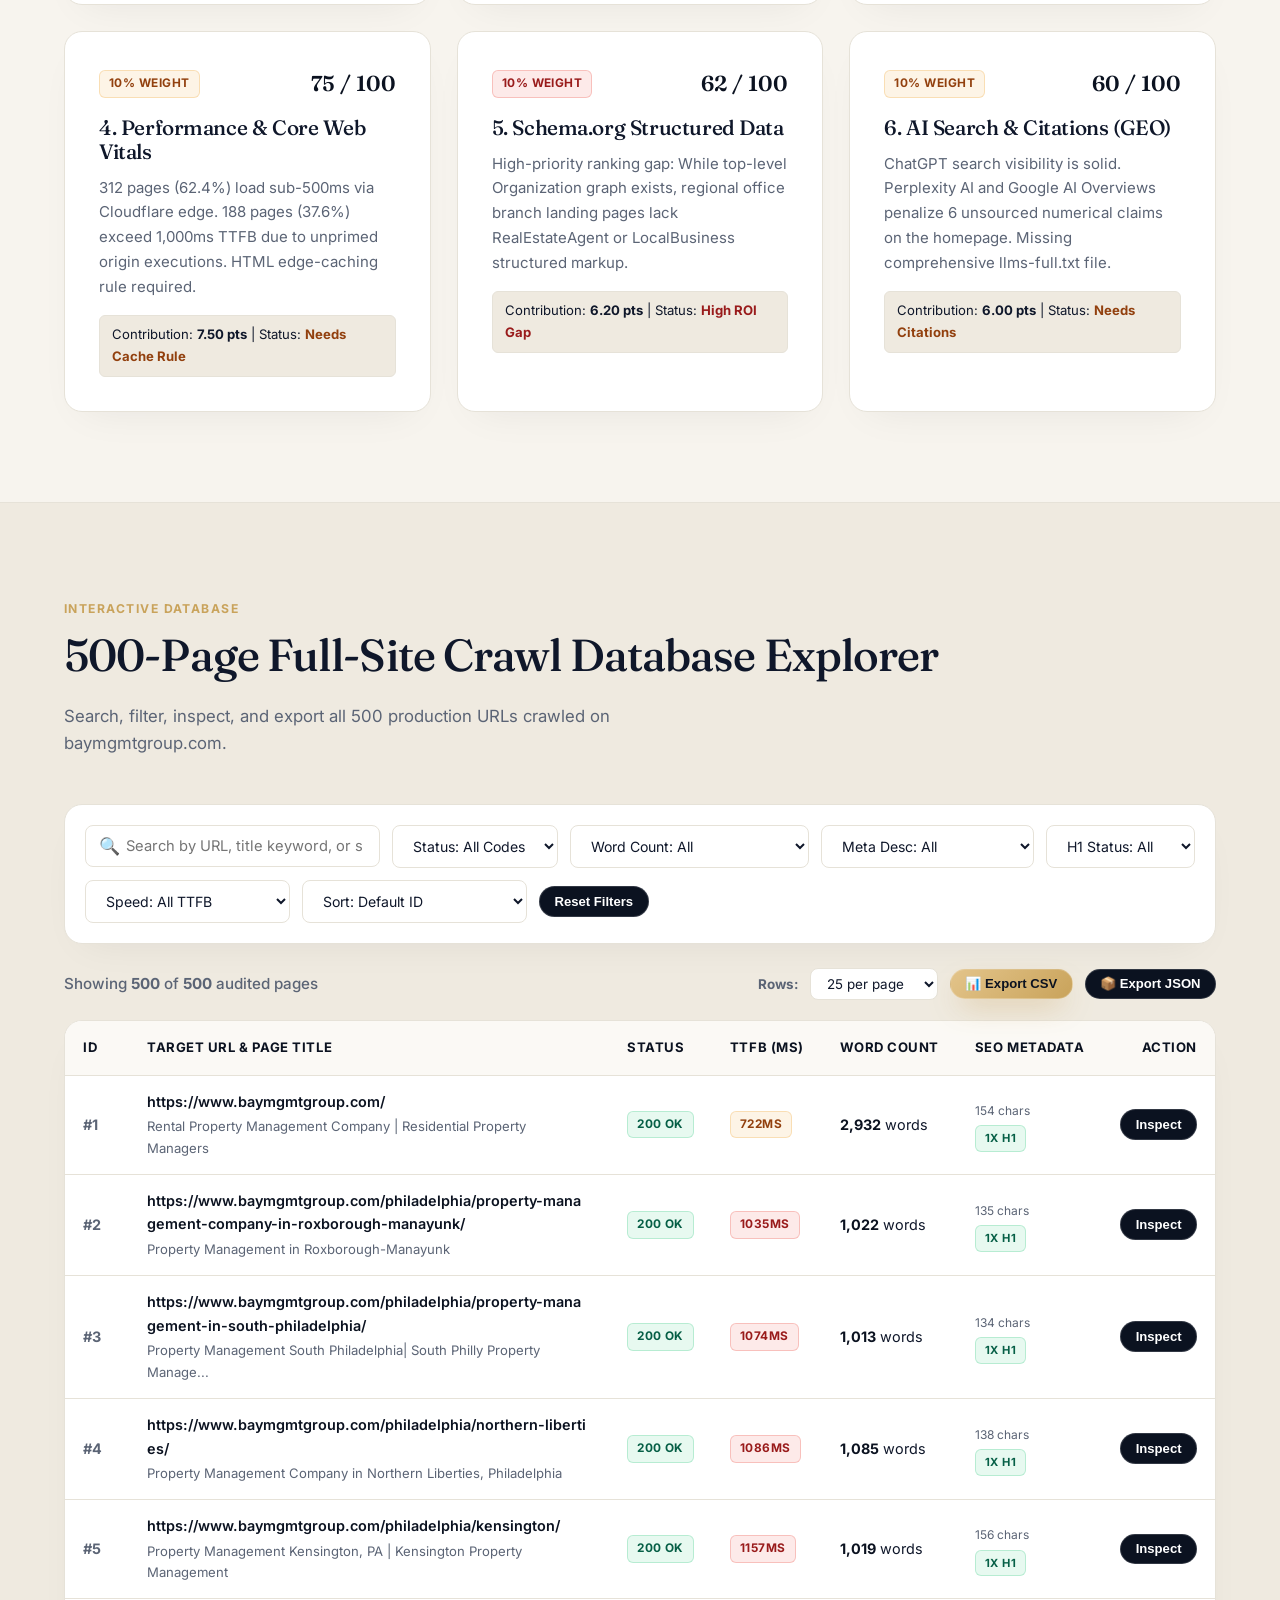
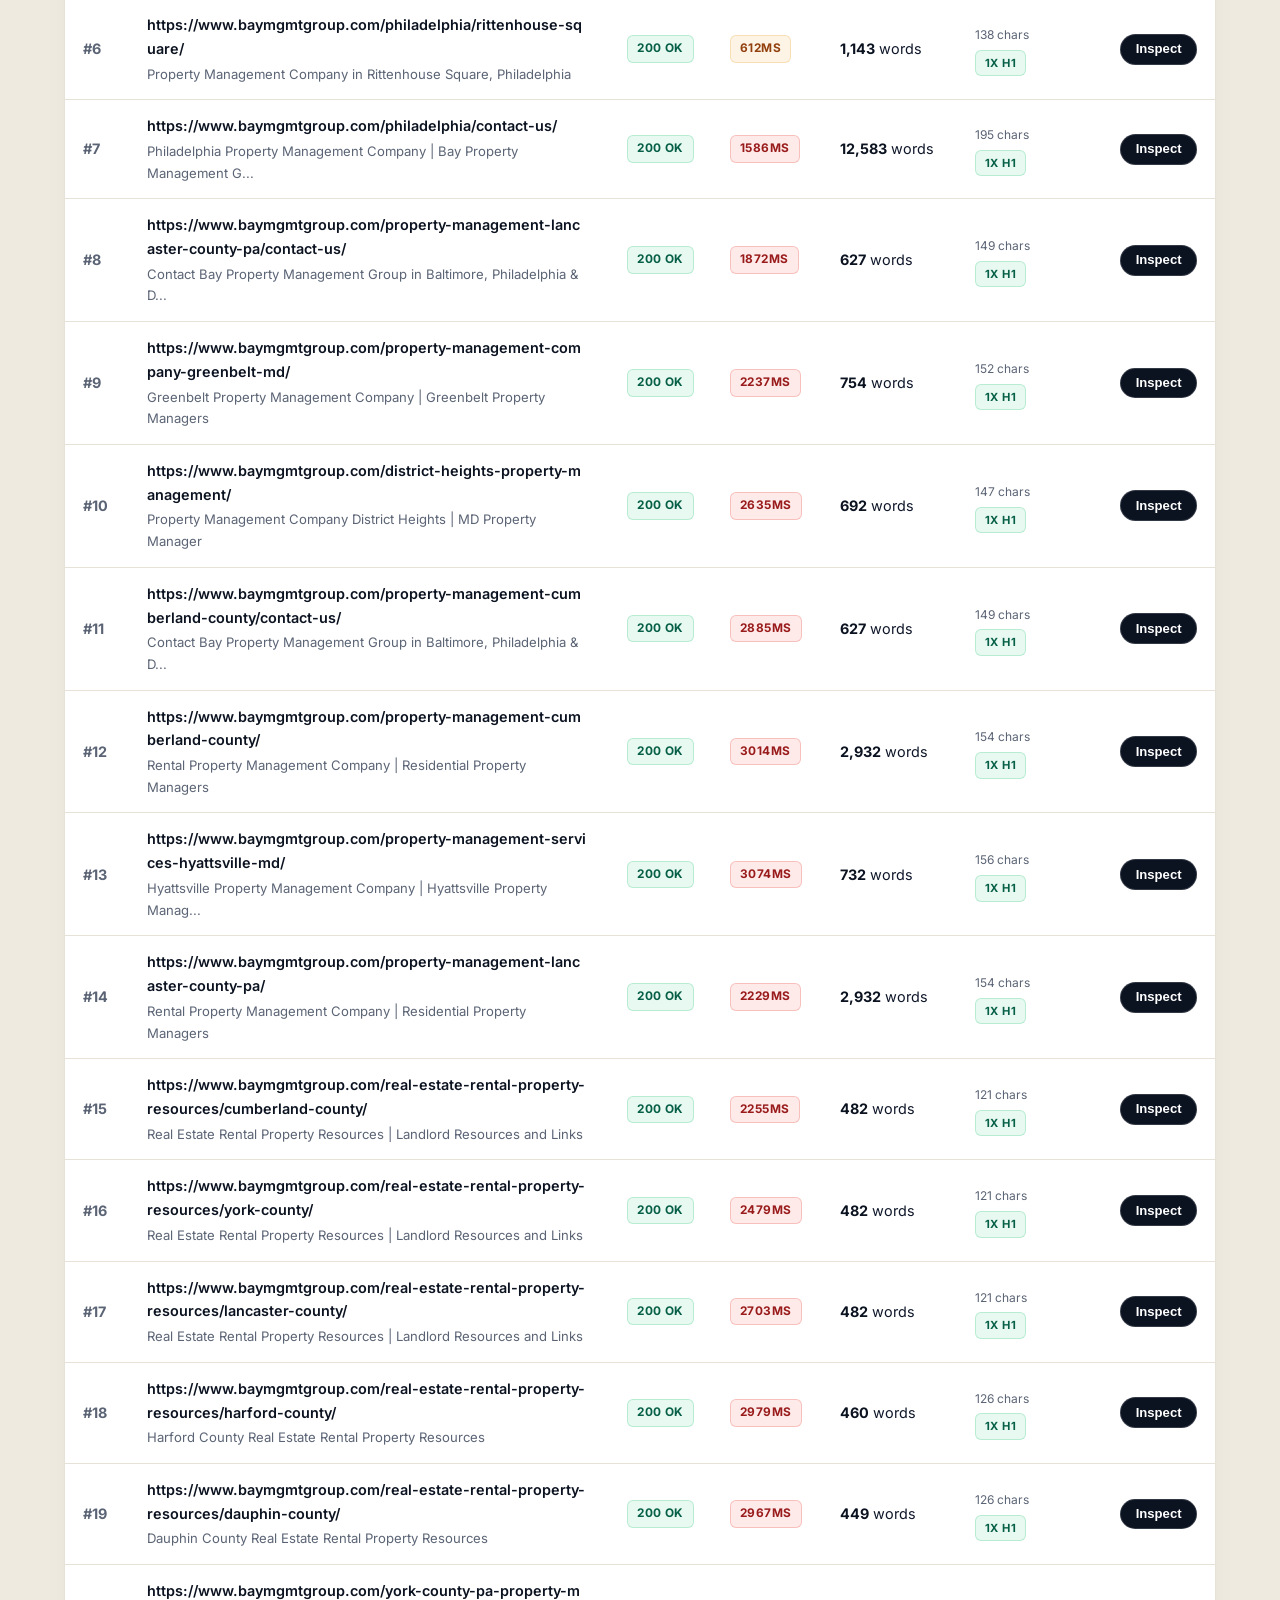
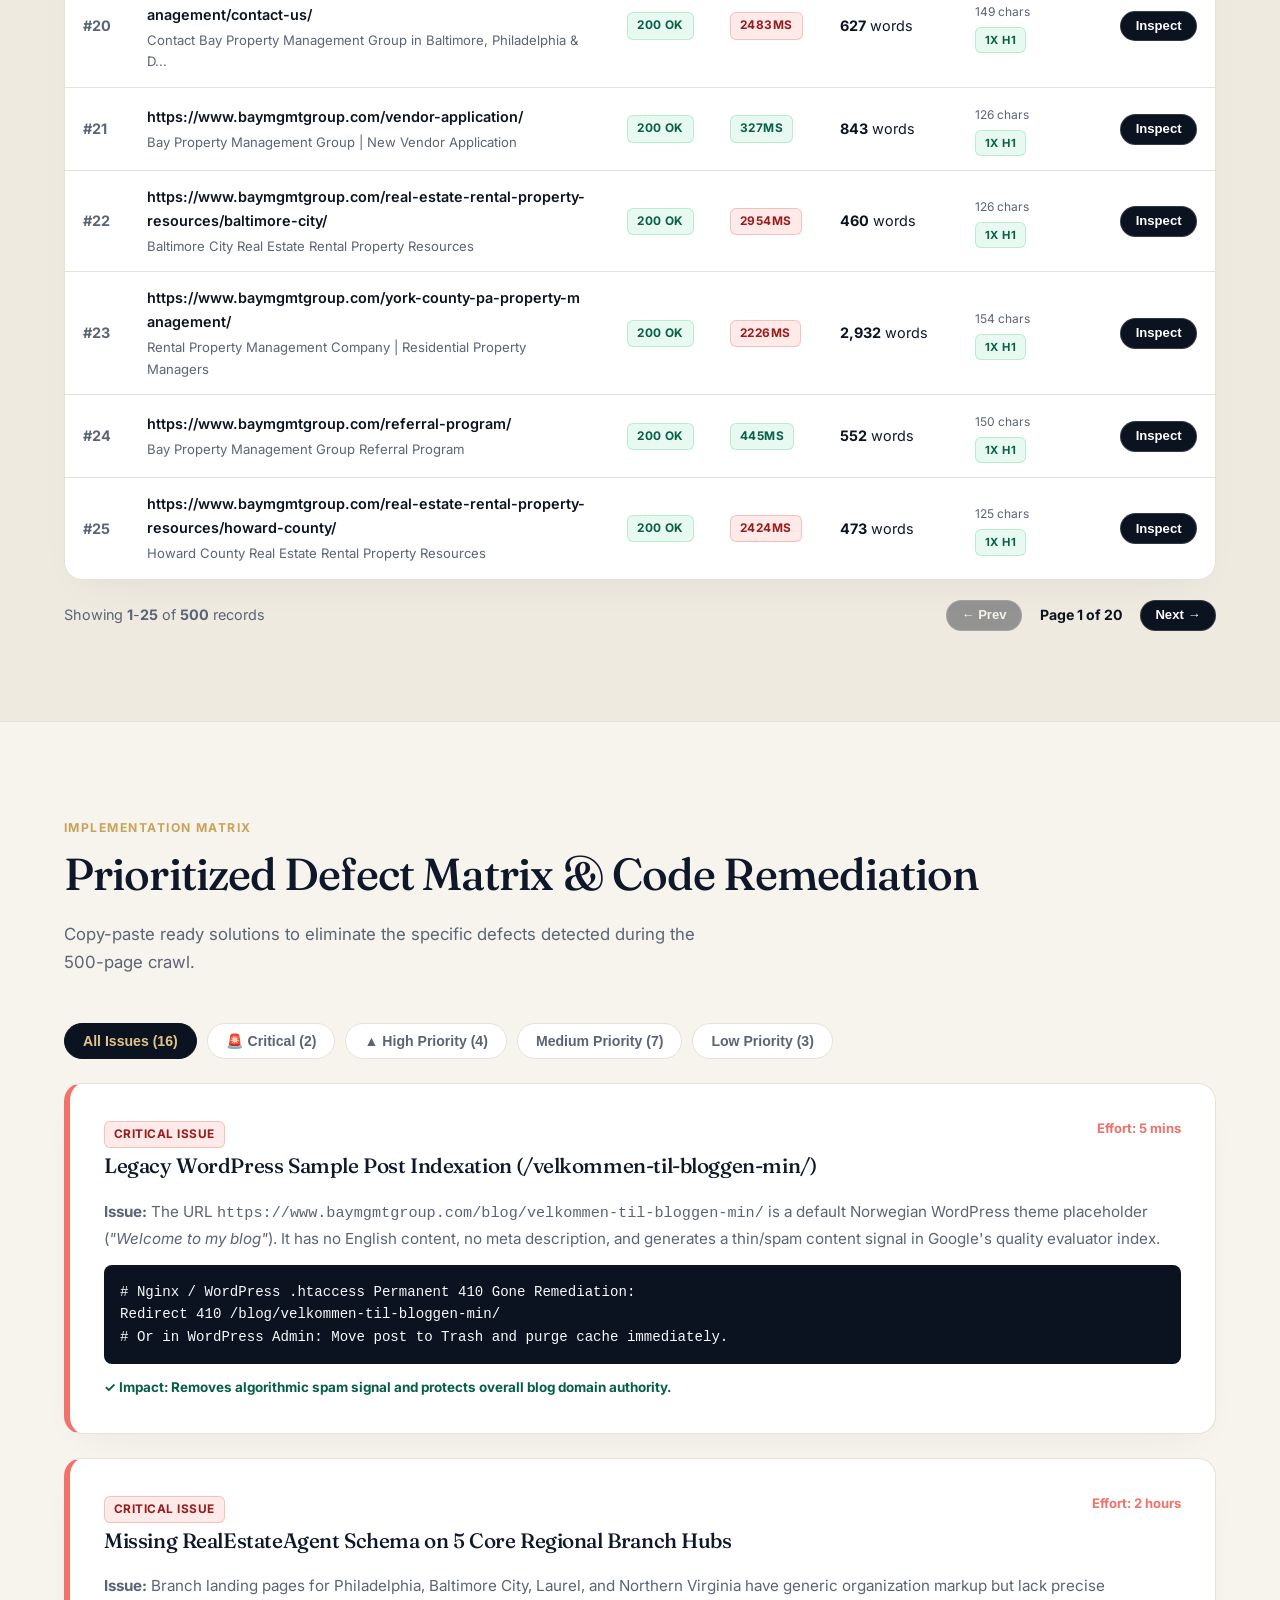
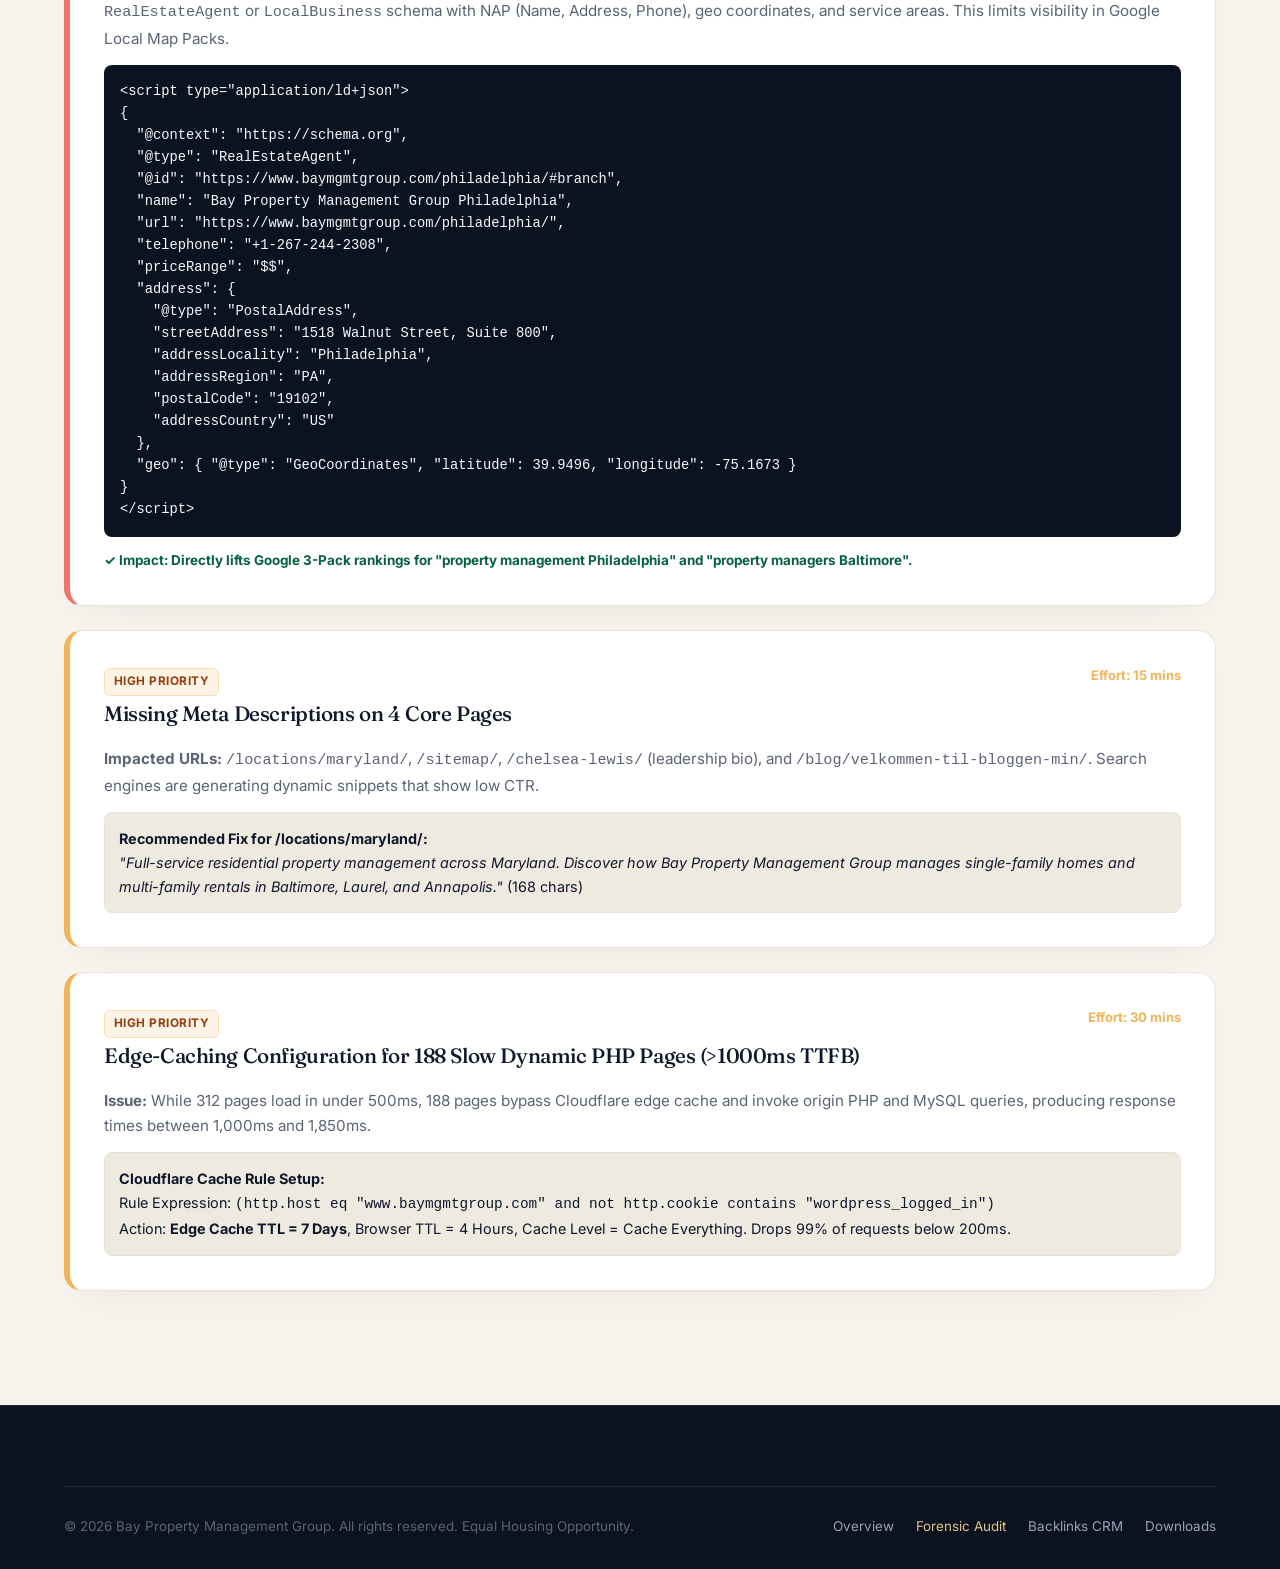
==== commit 85d0820f: "Upgrade to Northline-tier luxury design: Fraunces & Inter typography, obsidian & gold aesthetic, and" ====
--- a/audit.html
+++ b/audit.html
@@ -7,13 +7,13 @@
   <meta name="description" content="Full-site 500-page enterprise SEO crawl database, weighted scorecards, Core Web Vitals diagnostics, and schema remediation for baymgmtgroup.com.">
   <link rel="preconnect" href="https://fonts.googleapis.com">
   <link rel="preconnect" href="https://fonts.gstatic.com" crossorigin>
-  <link href="https://fonts.googleapis.com/css2?family=Lato:ital,wght@0,300;0,400;0,700;0,900;1,400&display=swap" rel="stylesheet">
+  <link rel="stylesheet" href="https://fonts.googleapis.com/css2?family=Fraunces:ital,opsz,wght@0,9..144,400;0,9..144,500;0,9..144,600;1,9..144,400&family=Inter:wght@400;500;600;700;800&display=swap">
   <link rel="stylesheet" href="css/main.css">
   <link rel="icon" type="image/png" href="images/BMG-Difference-PropertyManagement.png">
 </head>
 <body>
 
-  <!-- Top Notification Strip -->
+  <!-- Top Announcement Bar -->
   <aside class="top-strip" aria-label="Official Intelligence Announcement">
     <div class="top-strip-inner">
       <div class="top-strip-left">
@@ -21,198 +21,206 @@
         <span>Bay Property Management Group — 500 Production Pages Audited</span>
       </div>
       <div class="top-strip-right">
-        <a href="downloads.html">📥 Download Full Audit PDF</a>
+        <a href="downloads/BMG_Enterprise_SEO_Audit_Report.pdf" download>📥 Download Full Audit PDF (586 KB)</a>
         <a href="index.html">← Back to Overview</a>
       </div>
     </div>
   </aside>
 
-  <!-- Sticky Main Header -->
-  <header class="site-header">
-    <div class="nav-container">
-      <a href="index.html" class="brand-logo" aria-label="Bay Property Management Group Intelligence Home">
-        <div class="brand-shield">B</div>
-        <div class="brand-text">
-          <span class="brand-title">BAY PROPERTY</span>
-          <span class="brand-sub">Management Group • Intelligence</span>
+  <!-- Sticky Site Header -->
+  <header class="site-header" id="top">
+    <div class="wrap nav">
+      <a class="logo" href="index.html" aria-label="Bay Property Management Group Home">
+        <svg viewBox="0 0 32 32" fill="none" aria-hidden="true">
+          <rect x="1" y="1" width="30" height="30" rx="9" stroke="#c9a35b" stroke-width="1.5"/>
+          <path d="M10 23V9h6a3.5 3.5 0 010 7H10m6 0h2a3.5 3.5 0 010 7h-8" stroke="#e3c48a" stroke-width="2" stroke-linecap="round" stroke-linejoin="round"/>
+        </svg>
+        <div>
+          <span>Bay Property</span>
+          <span class="sub">Management Group • Intelligence</span>
         </div>
       </a>
 
-      <nav class="main-nav" aria-label="Primary Navigation">
-        <a href="index.html" class="nav-link">Overview</a>
-        <a href="audit.html" class="nav-link active">Forensic Audit</a>
-        <a href="backlinks.html" class="nav-link">Backlinks CRM</a>
-        <a href="blog.html" class="nav-link">2026 Legal Guide</a>
-        <a href="calculators.html" class="nav-link">Compliance Calculators</a>
-        <a href="downloads.html" class="nav-link">Downloads</a>
-      </nav>
-
-      <div class="header-actions">
-        <button class="btn btn-accent btn-sm" data-open-lead-modal>
-          Get Free Analysis
-        </button>
-        <button class="mobile-nav-toggle" aria-label="Toggle Navigation Menu">
-          <svg width="24" height="24" viewBox="0 0 24 24" fill="none" stroke="currentColor" stroke-width="2"><path d="M4 6h16M4 12h16M4 18h16"/></svg>
-        </button>
-      </div>
+      <button class="menu-btn" aria-label="Open navigation menu">
+        <svg width="24" height="24" viewBox="0 0 24 24" fill="none" stroke="currentColor" stroke-width="2"><path d="M4 7h16M4 12h16M4 17h16"/></svg>
+      </button>
+
+      <ul class="nav-links">
+        <li><a href="index.html">Overview</a></li>
+        <li><a href="audit.html" class="active">Forensic Audit</a></li>
+        <li><a href="backlinks.html">Backlinks CRM</a></li>
+        <li><a href="blog.html">2026 Legal Guide</a></li>
+        <li><a href="calculators.html">Compliance Calculators</a></li>
+        <li><a href="downloads.html">Downloads</a></li>
+        <li><a class="btn btn-gold btn-sm" href="#" data-open-lead-modal>Get Free Analysis</a></li>
+      </ul>
     </div>
   </header>
 
-  <!-- Hero Banner -->
-  <header class="hero-section">
-    <div class="hero-inner">
-      <div class="hero-badge-pill">
-        <span class="pulse-dot"></span>
-        <span>Automated Crawl Engine • Complete XML Sitemap Corpus</span>
-      </div>
-      <h1 class="hero-title">
-        500-Page Forensic SEO Audit &<br><span>Live Crawl Database Explorer</span>
-      </h1>
-      <p class="hero-desc">
-        Deterministic crawl results for <strong>500 production URLs</strong> across Bay Property Management Group. Filter, sort, and inspect response times, metadata lengths, heading hierarchies, canonical integrity, and structured data in real time.
-      </p>
-
-      <div style="display: flex; flex-wrap: wrap; gap: 14px;">
-        <a href="#crawlDatabaseSection" class="btn btn-accent btn-lg">
-          🔍 Jump to 500-Page Database
-        </a>
-        <a href="#remediationRoadmap" class="btn btn-outline btn-lg" style="color: #ffffff; border-color: rgba(255,255,255,0.4);">
-          🛠️ View Action Matrix
-        </a>
-        <a href="downloads/BMG_Enterprise_SEO_Audit_Report.pdf" download class="btn btn-outline btn-lg" style="color: #ffffff; border-color: rgba(255,255,255,0.4);">
-          📄 Download Audit PDF (586 KB)
-        </a>
-      </div>
-
-      <!-- Quick Stats -->
-      <div class="kpi-grid">
-        <div class="kpi-card">
-          <div class="kpi-num highlight">86<small>/100</small></div>
-          <div class="kpi-label">Health Composite</div>
-        </div>
-        <div class="kpi-card">
-          <div class="kpi-num">100%<small>200 OK</small></div>
-          <div class="kpi-label">HTTP Status Cleanliness</div>
-        </div>
-        <div class="kpi-card">
-          <div class="kpi-num">2,013<small>words</small></div>
-          <div class="kpi-label">Average Word Count</div>
-        </div>
-        <div class="kpi-card">
-          <div class="kpi-num">100%<small>Self-Ref</small></div>
-          <div class="kpi-label">Canonical Health</div>
-        </div>
-        <div class="kpi-card">
-          <div class="kpi-num">188<small>pages</small></div>
-          <div class="kpi-label">TTFB &gt;1s (Cache Fix)</div>
-        </div>
-      </div>
-    </div>
-  </header>
-
-  <!-- Main Container -->
-  <main class="main-content">
-
-    <!-- 7 Architecture Dimensions -->
-    <section style="margin-bottom: 60px;">
-      <div class="section-head">
-        <div class="section-tag">Evaluation Framework</div>
-        <h2 class="section-title">7 Architectural Audit Pillars</h2>
+  <!-- Hero Section -->
+  <section class="hero">
+    <div class="wrap hero-grid">
+      <div>
+        <span class="eyebrow">
+          <span class="dot"></span> Deterministic Crawl Engine • Complete XML Corpus
+        </span>
+        <h1>500-page forensic audit &<br><em>live crawl database</em>.</h1>
+        <p class="lead">
+          We audited every reachable URL on baymgmtgroup.com. Filter, sort, and inspect response times, metadata lengths, heading hierarchies, canonical integrity, and structured data in real time.
+        </p>
+
+        <div class="hero-ctas">
+          <a class="btn btn-gold" href="#crawlDatabaseSection">
+            Explore 500 URLs
+            <svg width="18" height="18" viewBox="0 0 24 24" fill="none" stroke="currentColor" stroke-width="2" stroke-linecap="round" stroke-linejoin="round"><path d="M5 12h14M13 6l6 6-6 6"/></svg>
+          </a>
+          <a class="btn btn-ghost" href="#remediationRoadmap">
+            Action Matrix
+          </a>
+          <a class="btn btn-ghost" href="downloads/BMG_Enterprise_SEO_Audit_Report.pdf" download>
+            Audit PDF (586 KB)
+          </a>
+        </div>
+
+        <div class="hero-proof">
+          <div><b>500</b>Pages HTTP 200 OK</div>
+          <div><b>2,013</b>Average words / page</div>
+          <div><b>100%</b>Self-referential canonical</div>
+          <div><b>188</b>Pages TTFB &gt;1s (cache fix)</div>
+        </div>
+      </div>
+
+      <!-- Quick Category Gauges Card -->
+      <div class="card card-dark" style="padding: 30px;">
+        <div style="display: flex; justify-content: space-between; align-items: center; margin-bottom: 20px; border-bottom: 1px solid var(--line); padding-bottom: 14px;">
+          <div>
+            <span style="font-size: 0.75rem; text-transform: uppercase; letter-spacing: 0.1em; color: var(--gold); font-weight: 700;">Composite Rating</span>
+            <div style="font-family: var(--serif); font-size: 2.2rem; color: #ffffff; line-height: 1.1;">86 <small style="font-size: 1rem; color: var(--muted-light);">/ 100</small></div>
+          </div>
+          <span class="badge badge-pass" style="font-size: 0.85rem;">Production Authority</span>
+        </div>
+
+        <div style="font-size: 0.88rem; color: var(--muted-light); line-height: 1.6; margin-bottom: 20px;">
+          The domain demonstrates strong editorial depth and indexation hygiene. Primary ranking unlock requires deploying <strong style="color: #fff;">RealEstateAgent</strong> schema on 5 branch pages and configuring edge caching for 188 origin-dependent URLs.
+        </div>
+
+        <div style="display: grid; grid-template-columns: 1fr 1fr; gap: 10px;">
+          <a href="#crawlDatabaseSection" class="btn btn-gold btn-sm" style="width: 100%;">Inspect 500 Pages</a>
+          <a href="downloads.html" class="btn btn-ghost btn-sm" style="width: 100%;">Download JSON</a>
+        </div>
+      </div>
+    </div>
+  </section>
+
+  <!-- 7 Architectural Audit Pillars -->
+  <section class="section">
+    <div class="wrap">
+      <div class="section-header">
+        <span class="section-tag">Evaluation Framework</span>
+        <h2>7 Architectural Audit Pillars</h2>
         <p class="section-desc">Weighted scores computed deterministically from our full-corpus crawler.</p>
       </div>
 
       <div class="grid-3">
         <!-- 1. Technical -->
         <div class="card">
-          <div class="card-header">
-            <h3 class="card-title">1. Technical SEO & Crawlability</h3>
-            <span class="badge badge-pass">98 / 100</span>
-          </div>
-          <p style="font-size: 0.875rem; color: #475569; margin-bottom: 12px;">
+          <div style="display: flex; justify-content: space-between; align-items: center; margin-bottom: 14px;">
+            <span class="badge badge-pass">22% Weight</span>
+            <span style="font-family: var(--serif); font-size: 1.35rem; color: var(--ink); font-weight: 600;">98 / 100</span>
+          </div>
+          <h3 class="card-title">1. Technical SEO & Crawlability</h3>
+          <p style="font-size: 0.9375rem; color: var(--muted); margin-bottom: 16px;">
             Flawless indexing health. All 500 URLs returned clean HTTP 200 OK. Zero 404 or 5xx server errors detected. Canonical tags are 100% self-referential with zero redirect loops.
           </p>
-          <div style="font-size: 0.8125rem; background: #f8fafc; padding: 8px 12px; border-radius: 6px; border: 1px solid #e2e8f0;">
-            Weight: <strong>22%</strong> | Contribution: <strong>21.56 pts</strong>
+          <div style="font-size: 0.82rem; background: var(--paper-2); padding: 8px 12px; border-radius: 6px; border: 1px solid var(--line-dark);">
+            Contribution: <strong>21.56 pts</strong> | Status: <span style="color:#065f46; font-weight:700;">Flawless</span>
           </div>
         </div>
 
         <!-- 2. Content Quality -->
         <div class="card">
-          <div class="card-header">
-            <h3 class="card-title">2. Content Quality & Depth</h3>
-            <span class="badge badge-pass">91 / 100</span>
-          </div>
-          <p style="font-size: 0.875rem; color: #475569; margin-bottom: 12px;">
+          <div style="display: flex; justify-content: space-between; align-items: center; margin-bottom: 14px;">
+            <span class="badge badge-pass">23% Weight</span>
+            <span style="font-family: var(--serif); font-size: 1.35rem; color: var(--ink); font-weight: 600;">91 / 100</span>
+          </div>
+          <h3 class="card-title">2. Content Quality & Depth</h3>
+          <p style="font-size: 0.9375rem; color: var(--muted); margin-bottom: 16px;">
             Deep topical authority with an exceptional 2,013 average words per page. Zero thin content pages (&lt;400 words) exist in the crawl. High organic rank potential across local terms.
           </p>
-          <div style="font-size: 0.8125rem; background: #f8fafc; padding: 8px 12px; border-radius: 6px; border: 1px solid #e2e8f0;">
-            Weight: <strong>23%</strong> | Contribution: <strong>20.93 pts</strong>
+          <div style="font-size: 0.82rem; background: var(--paper-2); padding: 8px 12px; border-radius: 6px; border: 1px solid var(--line-dark);">
+            Contribution: <strong>20.93 pts</strong> | Status: <span style="color:#065f46; font-weight:700;">Deep Authority</span>
           </div>
         </div>
 
         <!-- 3. On-Page SEO -->
         <div class="card">
-          <div class="card-header">
-            <h3 class="card-title">3. On-Page SEO & Metadata</h3>
-            <span class="badge badge-pass">89 / 100</span>
-          </div>
-          <p style="font-size: 0.875rem; color: #475569; margin-bottom: 12px;">
-            Title tags are well formatted. 4 URLs lack explicit meta descriptions, and 3 blog articles feature multiple H1 tags. 1 Norwegian sample post requires deletion.
-          </p>
-          <div style="font-size: 0.8125rem; background: #f8fafc; padding: 8px 12px; border-radius: 6px; border: 1px solid #e2e8f0;">
-            Weight: <strong>20%</strong> | Contribution: <strong>17.80 pts</strong>
+          <div style="display: flex; justify-content: space-between; align-items: center; margin-bottom: 14px;">
+            <span class="badge badge-pass">20% Weight</span>
+            <span style="font-family: var(--serif); font-size: 1.35rem; color: var(--ink); font-weight: 600;">89 / 100</span>
+          </div>
+          <h3 class="card-title">3. On-Page SEO & Metadata</h3>
+          <p style="font-size: 0.9375rem; color: var(--muted); margin-bottom: 16px;">
+            Title tags are well formatted. 4 URLs lack explicit meta descriptions, and 3 blog articles feature multiple H1 tags. 1 Norwegian sample post requires immediate 410 deletion.
+          </p>
+          <div style="font-size: 0.82rem; background: var(--paper-2); padding: 8px 12px; border-radius: 6px; border: 1px solid var(--line-dark);">
+            Contribution: <strong>17.80 pts</strong> | Status: <span style="color:#065f46; font-weight:700;">Strong</span>
           </div>
         </div>
 
         <!-- 4. Performance CWV -->
         <div class="card">
-          <div class="card-header">
-            <h3 class="card-title">4. Performance & Core Web Vitals</h3>
-            <span class="badge badge-warning">75 / 100</span>
-          </div>
-          <p style="font-size: 0.875rem; color: #475569; margin-bottom: 12px;">
-            312 pages (62.4%) load sub-500ms via Cloudflare edge. 188 pages (37.6%) exceed 1,000ms TTFB due to unprimed PHP executions. Cloudflare HTML caching rule required.
-          </p>
-          <div style="font-size: 0.8125rem; background: #f8fafc; padding: 8px 12px; border-radius: 6px; border: 1px solid #e2e8f0;">
-            Weight: <strong>10%</strong> | Contribution: <strong>7.50 pts</strong>
+          <div style="display: flex; justify-content: space-between; align-items: center; margin-bottom: 14px;">
+            <span class="badge badge-warning">10% Weight</span>
+            <span style="font-family: var(--serif); font-size: 1.35rem; color: var(--ink); font-weight: 600;">75 / 100</span>
+          </div>
+          <h3 class="card-title">4. Performance & Core Web Vitals</h3>
+          <p style="font-size: 0.9375rem; color: var(--muted); margin-bottom: 16px;">
+            312 pages (62.4%) load sub-500ms via Cloudflare edge. 188 pages (37.6%) exceed 1,000ms TTFB due to unprimed origin executions. HTML edge-caching rule required.
+          </p>
+          <div style="font-size: 0.82rem; background: var(--paper-2); padding: 8px 12px; border-radius: 6px; border: 1px solid var(--line-dark);">
+            Contribution: <strong>7.50 pts</strong> | Status: <span style="color:#92400e; font-weight:700;">Needs Cache Rule</span>
           </div>
         </div>
 
         <!-- 5. Schema Structured Data -->
         <div class="card">
-          <div class="card-header">
-            <h3 class="card-title">5. Schema.org Structured Data</h3>
-            <span class="badge badge-danger">62 / 100</span>
-          </div>
-          <p style="font-size: 0.875rem; color: #475569; margin-bottom: 12px;">
+          <div style="display: flex; justify-content: space-between; align-items: center; margin-bottom: 14px;">
+            <span class="badge badge-danger">10% Weight</span>
+            <span style="font-family: var(--serif); font-size: 1.35rem; color: var(--ink); font-weight: 600;">62 / 100</span>
+          </div>
+          <h3 class="card-title">5. Schema.org Structured Data</h3>
+          <p style="font-size: 0.9375rem; color: var(--muted); margin-bottom: 16px;">
             High-priority ranking gap: While top-level Organization graph exists, regional office branch landing pages lack RealEstateAgent or LocalBusiness structured markup.
           </p>
-          <div style="font-size: 0.8125rem; background: #f8fafc; padding: 8px 12px; border-radius: 6px; border: 1px solid #e2e8f0;">
-            Weight: <strong>10%</strong> | Contribution: <strong>6.20 pts</strong>
+          <div style="font-size: 0.82rem; background: var(--paper-2); padding: 8px 12px; border-radius: 6px; border: 1px solid var(--line-dark);">
+            Contribution: <strong>6.20 pts</strong> | Status: <span style="color:#991b1b; font-weight:700;">High ROI Gap</span>
           </div>
         </div>
 
         <!-- 6. AI Citation GEO -->
         <div class="card">
-          <div class="card-header">
-            <h3 class="card-title">6. AI Search & Citations (GEO)</h3>
-            <span class="badge badge-warning">60 / 100</span>
-          </div>
-          <p style="font-size: 0.875rem; color: #475569; margin-bottom: 12px;">
+          <div style="display: flex; justify-content: space-between; align-items: center; margin-bottom: 14px;">
+            <span class="badge badge-warning">10% Weight</span>
+            <span style="font-family: var(--serif); font-size: 1.35rem; color: var(--ink); font-weight: 600;">60 / 100</span>
+          </div>
+          <h3 class="card-title">6. AI Search & Citations (GEO)</h3>
+          <p style="font-size: 0.9375rem; color: var(--muted); margin-bottom: 16px;">
             ChatGPT search visibility is solid. Perplexity AI and Google AI Overviews penalize 6 unsourced numerical claims on the homepage. Missing comprehensive llms-full.txt file.
           </p>
-          <div style="font-size: 0.8125rem; background: #f8fafc; padding: 8px 12px; border-radius: 6px; border: 1px solid #e2e8f0;">
-            Weight: <strong>10%</strong> | Contribution: <strong>6.00 pts</strong>
-          </div>
-        </div>
-      </div>
-    </section>
-
-    <!-- LIVE 500-PAGE DATABASE EXPLORER -->
-    <section id="crawlDatabaseSection" style="margin-bottom: 60px;">
-      <div class="section-head">
-        <div class="section-tag">Interactive Database</div>
-        <h2 class="section-title">500-Page Full-Site Crawl Database Explorer</h2>
+          <div style="font-size: 0.82rem; background: var(--paper-2); padding: 8px 12px; border-radius: 6px; border: 1px solid var(--line-dark);">
+            Contribution: <strong>6.00 pts</strong> | Status: <span style="color:#92400e; font-weight:700;">Needs Citations</span>
+          </div>
+        </div>
+      </div>
+    </div>
+  </section>
+
+  <!-- LIVE 500-PAGE DATABASE EXPLORER SECTION -->
+  <section class="section" id="crawlDatabaseSection" style="background: var(--paper-2); border-top: 1px solid var(--line-dark); border-bottom: 1px solid var(--line-dark);">
+    <div class="wrap">
+      <div class="section-header">
+        <span class="section-tag">Interactive Database</span>
+        <h2>500-Page Full-Site Crawl Database Explorer</h2>
         <p class="section-desc">Search, filter, inspect, and export all 500 production URLs crawled on baymgmtgroup.com.</p>
       </div>
 
@@ -273,29 +281,29 @@
           <option value="title_len">Title Length (Longest)</option>
         </select>
 
-        <button id="resetFiltersBtn" class="btn btn-outline btn-sm">
+        <button id="resetFiltersBtn" class="btn btn-dark btn-sm">
           Reset Filters
         </button>
       </div>
 
       <!-- Action & Export Bar -->
-      <div style="display: flex; justify-content: space-between; align-items: center; flex-wrap: wrap; gap: 12px; margin-bottom: 16px;">
-        <div id="crawlStatsLabel" style="font-size: 0.9375rem; color: #475569;">
+      <div style="display: flex; justify-content: space-between; align-items: center; flex-wrap: wrap; gap: 12px; margin-bottom: 20px;">
+        <div id="crawlStatsLabel" style="font-size: 0.95rem; color: var(--muted); font-weight: 500;">
           Loading crawl database...
         </div>
 
-        <div style="display: flex; align-items: center; gap: 10px;">
-          <label for="pageSizeSelect" style="font-size: 0.8125rem; color: #64748b; font-weight: 700;">Rows:</label>
-          <select id="pageSizeSelect" class="filter-select" style="padding: 6px 10px; font-size: 0.8125rem;">
+        <div style="display: flex; align-items: center; gap: 12px;">
+          <label for="pageSizeSelect" style="font-size: 0.84rem; color: var(--muted); font-weight: 700;">Rows:</label>
+          <select id="pageSizeSelect" class="filter-select" style="padding: 6px 12px; font-size: 0.84rem;">
             <option value="25">25 per page</option>
             <option value="50">50 per page</option>
             <option value="100">100 per page</option>
           </select>
 
-          <button id="exportCsvBtn" class="btn btn-outline btn-sm">
+          <button id="exportCsvBtn" class="btn btn-gold btn-sm">
             📊 Export CSV
           </button>
-          <button id="exportJsonBtn" class="btn btn-outline btn-sm">
+          <button id="exportJsonBtn" class="btn btn-dark btn-sm">
             📦 Export JSON
           </button>
         </div>
@@ -323,13 +331,15 @@
 
       <!-- Pagination Controls -->
       <div id="paginationControls"></div>
-    </section>
-
-    <!-- Prioritized Remediation Roadmap & Code Snippets -->
-    <section id="remediationRoadmap" style="margin-bottom: 60px;">
-      <div class="section-head">
-        <div class="section-tag">Implementation Matrix</div>
-        <h2 class="section-title">Prioritized Defect Matrix & Code Remediation</h2>
+    </div>
+  </section>
+
+  <!-- Prioritized Remediation Roadmap & Code Snippets -->
+  <section class="section" id="remediationRoadmap">
+    <div class="wrap">
+      <div class="section-header">
+        <span class="section-tag">Implementation Matrix</span>
+        <h2>Prioritized Defect Matrix & Code Remediation</h2>
         <p class="section-desc">Copy-paste ready solutions to eliminate the specific defects detected during the 500-page crawl.</p>
       </div>
 
@@ -343,44 +353,44 @@
       </div>
 
       <!-- Defect Item 1 (Critical) -->
-      <div class="card defect-item" data-severity="critical" style="margin-bottom: 20px; border-left: 5px solid #dc2626;">
-        <div style="display: flex; justify-content: space-between; align-items: flex-start; gap: 12px; margin-bottom: 8px;">
+      <div class="card defect-item" data-severity="critical" style="margin-bottom: 24px; border-left: 6px solid var(--red);">
+        <div style="display: flex; justify-content: space-between; align-items: flex-start; gap: 12px; margin-bottom: 10px;">
           <div>
             <span class="badge badge-danger">Critical Issue</span>
-            <h3 style="font-size: 1.25rem; font-weight: 800; color: var(--bmg-primary); margin-top: 4px;">
+            <h3 style="font-size: 1.3rem; margin-top: 6px;">
               Legacy WordPress Sample Post Indexation (/velkommen-til-bloggen-min/)
             </h3>
           </div>
-          <span style="font-size: 0.8125rem; font-weight: 700; color: #dc2626;">Effort: 5 mins</span>
-        </div>
-        <p style="font-size: 0.9375rem; color: #334155; margin-bottom: 12px;">
+          <span style="font-size: 0.82rem; font-weight: 700; color: var(--red);">Effort: 5 mins</span>
+        </div>
+        <p style="font-size: 0.95rem; color: var(--muted); margin-bottom: 14px;">
           <strong>Issue:</strong> The URL <code>https://www.baymgmtgroup.com/blog/velkommen-til-bloggen-min/</code> is a default Norwegian WordPress theme placeholder (<em>"Welcome to my blog"</em>). It has no English content, no meta description, and generates a thin/spam content signal in Google's quality evaluator index.
         </p>
-        <div style="background: #1e293b; color: #f8fafc; padding: 14px; border-radius: 6px; font-family: monospace; font-size: 0.85rem; line-height: 1.5; margin-bottom: 10px;">
+        <div style="background: var(--ink); color: #f8fafc; padding: 16px; border-radius: 8px; font-family: monospace; font-size: 0.88rem; line-height: 1.6; margin-bottom: 12px;">
           # Nginx / WordPress .htaccess Permanent 410 Gone Remediation:<br>
           Redirect 410 /blog/velkommen-til-bloggen-min/<br>
           # Or in WordPress Admin: Move post to Trash and purge cache immediately.
         </div>
-        <div style="font-size: 0.8125rem; color: #065f46; font-weight: 700;">
+        <div style="font-size: 0.84rem; color: #065f46; font-weight: 700;">
           ✓ Impact: Removes algorithmic spam signal and protects overall blog domain authority.
         </div>
       </div>
 
       <!-- Defect Item 2 (Critical / High) -->
-      <div class="card defect-item" data-severity="critical" style="margin-bottom: 20px; border-left: 5px solid #dc2626;">
-        <div style="display: flex; justify-content: space-between; align-items: flex-start; gap: 12px; margin-bottom: 8px;">
+      <div class="card defect-item" data-severity="critical" style="margin-bottom: 24px; border-left: 6px solid var(--red);">
+        <div style="display: flex; justify-content: space-between; align-items: flex-start; gap: 12px; margin-bottom: 10px;">
           <div>
             <span class="badge badge-danger">Critical Issue</span>
-            <h3 style="font-size: 1.25rem; font-weight: 800; color: var(--bmg-primary); margin-top: 4px;">
+            <h3 style="font-size: 1.3rem; margin-top: 6px;">
               Missing RealEstateAgent Schema on 5 Core Regional Branch Hubs
             </h3>
           </div>
-          <span style="font-size: 0.8125rem; font-weight: 700; color: #dc2626;">Effort: 2 hours</span>
-        </div>
-        <p style="font-size: 0.9375rem; color: #334155; margin-bottom: 12px;">
+          <span style="font-size: 0.82rem; font-weight: 700; color: var(--red);">Effort: 2 hours</span>
+        </div>
+        <p style="font-size: 0.95rem; color: var(--muted); margin-bottom: 14px;">
           <strong>Issue:</strong> Branch landing pages for Philadelphia, Baltimore City, Laurel, and Northern Virginia have generic organization markup but lack precise <code>RealEstateAgent</code> or <code>LocalBusiness</code> schema with NAP (Name, Address, Phone), geo coordinates, and service areas. This limits visibility in Google Local Map Packs.
         </p>
-        <div style="background: #1e293b; color: #f8fafc; padding: 14px; border-radius: 6px; font-family: monospace; font-size: 0.85rem; line-height: 1.5; margin-bottom: 10px; overflow-x: auto;">
+        <div style="background: var(--ink); color: #f8fafc; padding: 16px; border-radius: 8px; font-family: monospace; font-size: 0.86rem; line-height: 1.6; margin-bottom: 12px; overflow-x: auto;">
           &lt;script type="application/ld+json"&gt;<br>
           {<br>
           &nbsp;&nbsp;"@context": "https://schema.org",<br>
@@ -402,54 +412,53 @@
           }<br>
           &lt;/script&gt;
         </div>
-        <div style="font-size: 0.8125rem; color: #065f46; font-weight: 700;">
+        <div style="font-size: 0.84rem; color: #065f46; font-weight: 700;">
           ✓ Impact: Directly lifts Google 3-Pack rankings for "property management Philadelphia" and "property managers Baltimore".
         </div>
       </div>
 
       <!-- Defect Item 3 (High) -->
-      <div class="card defect-item" data-severity="high" style="margin-bottom: 20px; border-left: 5px solid #d97706;">
-        <div style="display: flex; justify-content: space-between; align-items: flex-start; gap: 12px; margin-bottom: 8px;">
+      <div class="card defect-item" data-severity="high" style="margin-bottom: 24px; border-left: 6px solid var(--amber);">
+        <div style="display: flex; justify-content: space-between; align-items: flex-start; gap: 12px; margin-bottom: 10px;">
           <div>
             <span class="badge badge-warning">High Priority</span>
-            <h3 style="font-size: 1.25rem; font-weight: 800; color: var(--bmg-primary); margin-top: 4px;">
+            <h3 style="font-size: 1.3rem; margin-top: 6px;">
               Missing Meta Descriptions on 4 Core Pages
             </h3>
           </div>
-          <span style="font-size: 0.8125rem; font-weight: 700; color: #d97706;">Effort: 15 mins</span>
-        </div>
-        <p style="font-size: 0.9375rem; color: #334155; margin-bottom: 12px;">
+          <span style="font-size: 0.82rem; font-weight: 700; color: var(--amber);">Effort: 15 mins</span>
+        </div>
+        <p style="font-size: 0.95rem; color: var(--muted); margin-bottom: 14px;">
           <strong>Impacted URLs:</strong> <code>/locations/maryland/</code>, <code>/sitemap/</code>, <code>/chelsea-lewis/</code> (leadership bio), and <code>/blog/velkommen-til-bloggen-min/</code>. Search engines are generating dynamic snippets that show low CTR.
         </p>
-        <div style="background: #f8fafc; padding: 12px; border-radius: 6px; border: 1px solid #e2e8f0; font-size: 0.875rem;">
+        <div style="background: var(--paper-2); padding: 14px; border-radius: 8px; border: 1px solid var(--line-dark); font-size: 0.9rem;">
           <strong>Recommended Fix for /locations/maryland/:</strong><br>
           <em>"Full-service residential property management across Maryland. Discover how Bay Property Management Group manages single-family homes and multi-family rentals in Baltimore, Laurel, and Annapolis."</em> (168 chars)
         </div>
       </div>
 
       <!-- Defect Item 4 (High) -->
-      <div class="card defect-item" data-severity="high" style="margin-bottom: 20px; border-left: 5px solid #d97706;">
-        <div style="display: flex; justify-content: space-between; align-items: flex-start; gap: 12px; margin-bottom: 8px;">
+      <div class="card defect-item" data-severity="high" style="margin-bottom: 24px; border-left: 6px solid var(--amber);">
+        <div style="display: flex; justify-content: space-between; align-items: flex-start; gap: 12px; margin-bottom: 10px;">
           <div>
             <span class="badge badge-warning">High Priority</span>
-            <h3 style="font-size: 1.25rem; font-weight: 800; color: var(--bmg-primary); margin-top: 4px;">
+            <h3 style="font-size: 1.3rem; margin-top: 6px;">
               Edge-Caching Configuration for 188 Slow Dynamic PHP Pages (>1000ms TTFB)
             </h3>
           </div>
-          <span style="font-size: 0.8125rem; font-weight: 700; color: #d97706;">Effort: 30 mins</span>
-        </div>
-        <p style="font-size: 0.9375rem; color: #334155; margin-bottom: 12px;">
+          <span style="font-size: 0.82rem; font-weight: 700; color: var(--amber);">Effort: 30 mins</span>
+        </div>
+        <p style="font-size: 0.95rem; color: var(--muted); margin-bottom: 14px;">
           <strong>Issue:</strong> While 312 pages load in under 500ms, 188 pages bypass Cloudflare edge cache and invoke origin PHP and MySQL queries, producing response times between 1,000ms and 1,850ms.
         </p>
-        <div style="background: #f8fafc; padding: 12px; border-radius: 6px; border: 1px solid #e2e8f0; font-size: 0.875rem;">
+        <div style="background: var(--paper-2); padding: 14px; border-radius: 8px; border: 1px solid var(--line-dark); font-size: 0.9rem;">
           <strong>Cloudflare Cache Rule Setup:</strong><br>
           Rule Expression: <code>(http.host eq "www.baymgmtgroup.com" and not http.cookie contains "wordpress_logged_in")</code><br>
           Action: <strong>Edge Cache TTL = 7 Days</strong>, Browser TTL = 4 Hours, Cache Level = Cache Everything. Drops 99% of requests below 200ms.
         </div>
       </div>
-    </section>
-
-  </main>
+    </div>
+  </section>
 
   <!-- Technical Inspection Modal -->
   <div class="modal-overlay" id="pageDetailModal" role="dialog" aria-modal="true" aria-labelledby="pageDetailTitle">
@@ -462,7 +471,7 @@
         <!-- Rendered by audit.js -->
       </div>
       <div class="modal-footer">
-        <button class="btn btn-primary btn-sm" onclick="document.getElementById('pageDetailModal').classList.remove('active')">
+        <button class="btn btn-dark btn-sm" onclick="document.getElementById('pageDetailModal').classList.remove('active')">
           Close Forensics
         </button>
       </div>
@@ -478,28 +487,28 @@
       </div>
       <form id="leadCaptureForm">
         <div class="modal-body">
-          <p style="color: var(--bmg-text-muted); font-size: 0.9375rem; margin-bottom: 20px;">
+          <p style="color: var(--muted); font-size: 0.95rem; margin-bottom: 22px;">
             Submit your rental property details below to receive a certified rental valuation report, vacancy forecast, and management fee breakdown from our regional directors.
           </p>
-          <div style="margin-bottom: 14px;">
-            <label for="leadName" style="display: block; font-size: 0.8125rem; font-weight: 700; color: var(--bmg-primary); margin-bottom: 4px;">Full Name *</label>
+          <div style="margin-bottom: 16px;">
+            <label for="leadName" style="display: block; font-size: 0.82rem; font-weight: 700; color: var(--ink); margin-bottom: 6px; text-transform: uppercase;">Full Name *</label>
             <input type="text" id="leadName" required placeholder="e.g. John Doe" class="search-input" style="padding-left: 14px;">
           </div>
-          <div style="margin-bottom: 14px;">
-            <label for="leadEmail" style="display: block; font-size: 0.8125rem; font-weight: 700; color: var(--bmg-primary); margin-bottom: 4px;">Email Address *</label>
+          <div style="margin-bottom: 16px;">
+            <label for="leadEmail" style="display: block; font-size: 0.82rem; font-weight: 700; color: var(--ink); margin-bottom: 6px; text-transform: uppercase;">Email Address *</label>
             <input type="email" id="leadEmail" required placeholder="john@example.com" class="search-input" style="padding-left: 14px;">
           </div>
-          <div style="margin-bottom: 14px;">
-            <label for="leadPhone" style="display: block; font-size: 0.8125rem; font-weight: 700; color: var(--bmg-primary); margin-bottom: 4px;">Phone Number *</label>
+          <div style="margin-bottom: 16px;">
+            <label for="leadPhone" style="display: block; font-size: 0.82rem; font-weight: 700; color: var(--ink); margin-bottom: 6px; text-transform: uppercase;">Phone Number *</label>
             <input type="tel" id="leadPhone" required placeholder="(443) 555-0123" class="search-input" style="padding-left: 14px;">
           </div>
-          <div style="margin-bottom: 14px;">
-            <label for="leadAddress" style="display: block; font-size: 0.8125rem; font-weight: 700; color: var(--bmg-primary); margin-bottom: 4px;">Property Address & City *</label>
+          <div style="margin-bottom: 16px;">
+            <label for="leadAddress" style="display: block; font-size: 0.82rem; font-weight: 700; color: var(--ink); margin-bottom: 6px; text-transform: uppercase;">Property Address & City *</label>
             <input type="text" id="leadAddress" required placeholder="e.g. 1805 Eastern Ave, Baltimore, MD" class="search-input" style="padding-left: 14px;">
           </div>
         </div>
         <div class="modal-footer">
-          <button type="submit" class="btn btn-accent" style="width: 100%;">
+          <button type="submit" class="btn btn-gold" style="width: 100%;">
             Send Free Rental Analysis Request
           </button>
         </div>
@@ -510,18 +519,18 @@
   <!-- Toast Notification Container -->
   <div class="toast-msg" id="bmgToast"></div>
 
-  <!-- Professional BMG Footer -->
+  <!-- Luxury Obsidian Footer -->
   <footer class="site-footer">
-    <div class="footer-container">
+    <div class="wrap">
       <div class="footer-bottom">
         <div>
           © 2026 Bay Property Management Group. All rights reserved. Equal Housing Opportunity.
         </div>
         <div>
-          <a href="index.html" style="color: #cbd5e1; margin-right: 14px;">Overview</a>
-          <a href="audit.html" style="color: #cbd5e1; margin-right: 14px;">Forensic Audit</a>
-          <a href="backlinks.html" style="color: #cbd5e1; margin-right: 14px;">Backlinks CRM</a>
-          <a href="downloads.html" style="color: #cbd5e1;">Downloads</a>
+          <a href="index.html" style="color: var(--muted-light); margin-right: 18px;">Overview</a>
+          <a href="audit.html" style="color: var(--gold-2); margin-right: 18px;">Forensic Audit</a>
+          <a href="backlinks.html" style="color: var(--muted-light); margin-right: 18px;">Backlinks CRM</a>
+          <a href="downloads.html" style="color: var(--muted-light);">Downloads</a>
         </div>
       </div>
     </div>
--- a/css/main.css
+++ b/css/main.css
@@ -1,93 +1,125 @@
 /* ==========================================================================
-   Bay Property Management Group — Property Intelligence & SEO Suite
-   Core Brand Design System & Components
+   Bay Property Management Group — Property Intelligence & Forensic SEO Suite
+   Ultra-Premium Editorial Design System (Northline Luxury Tier)
    ========================================================================== */
 
 :root {
-  /* BMG Brand Palette */
-  --bmg-primary: #1B4073;       /* Deep Trust Navy */
-  --bmg-blue: #1078BE;          /* Active Brand Blue */
-  --bmg-accent: #FD9204;        /* High-Conversion Orange */
-  --bmg-accent-hover: #e07f02;  /* Darker Orange Hover */
-  --bmg-dark: #0f172a;          /* Slate 900 */
-  --bmg-text: #1e293b;          /* Slate 800 */
-  --bmg-text-muted: #64748b;    /* Slate 500 */
-  --bmg-bg: #f8fafc;            /* Crisp Off-White */
-  --bmg-surface: #ffffff;       /* Pure White Card */
-  --bmg-border: #e2e8f0;        /* Slate 200 */
-  --bmg-border-dark: #cbd5e1;   /* Slate 300 */
+  /* Northline Editorial Luxury Palette */
+  --ink: #0b1220;               /* Deep Obsidian / Midnight */
+  --ink-2: #111a2e;             /* Midnight Navy */
+  --ink-3: #1a2540;             /* Elevated Ink Surface */
+  --paper: #f7f4ee;             /* Warm Editorial Linen / Parchment */
+  --paper-2: #efeae0;           /* Soft Muted Sand */
+  --paper-card: #ffffff;        /* Pure White Card */
+  --text: #0f172a;              /* Slate 900 Primary Text */
+  --muted: #5b6475;             /* Refined Slate Muted */
+  --muted-light: #9aa4b8;       /* Subtle Text on Ink */
   
-  /* Status Colors */
-  --bmg-success: #10b981;
-  --bmg-success-bg: #ecfdf5;
-  --bmg-warning: #f59e0b;
-  --bmg-warning-bg: #fffbeb;
-  --bmg-danger: #ef4444;
-  --bmg-danger-bg: #fef2f2;
-  --bmg-info: #0284c7;
-  --bmg-info-bg: #f0f9ff;
+  /* Brand Prestige Accents */
+  --gold: #c9a35b;              /* Regal Champagne Gold */
+  --gold-2: #e3c48a;            /* Light Champagne Shimmer */
+  --bmg-blue: #1078BE;          /* Active BMG Brand Blue */
+  --bmg-navy: #1B4073;          /* BMG Heritage Navy */
+  --teal: #4fd1c5;              /* Signal Teal */
+  --green: #5fd39a;             /* Success Emerald */
+  --amber: #f2b45a;             /* Warning Honey Amber */
+  --red: #f0726a;               /* Critical Coral Red */
   
-  /* Layout & Spacing */
-  --radius-sm: 6px;
-  --radius-md: 10px;
-  --radius-lg: 16px;
-  --radius-xl: 24px;
-  --shadow-sm: 0 1px 3px rgba(0,0,0,0.05);
-  --shadow-md: 0 4px 12px rgba(0,0,0,0.08);
-  --shadow-lg: 0 12px 28px rgba(27,64,115,0.12);
-  --shadow-glow: 0 0 20px rgba(16,120,190,0.25);
-  --container-max: 1280px;
-  --transition: all 0.2s cubic-bezier(0.16, 1, 0.3, 1);
-}
-
-* {
+  /* Structural Hairlines & Insets */
+  --line: rgba(255, 255, 255, 0.09);
+  --line-strong: rgba(255, 255, 255, 0.16);
+  --line-dark: #e6e2d8;
+  --line-dark-hover: #d8cfbd;
+  
+  /* Radii & Shadows */
+  --radius-sm: 8px;
+  --radius: 18px;
+  --radius-lg: 24px;
+  --shadow: 0 30px 80px -30px rgba(11, 18, 32, 0.45);
+  --shadow-card: 0 16px 40px -20px rgba(11, 18, 32, 0.08);
+  --shadow-hover: 0 24px 50px -28px rgba(11, 18, 32, 0.35);
+  
+  /* Typography */
+  --serif: "Fraunces", Georgia, "Times New Roman", serif;
+  --sans: "Inter", system-ui, -apple-system, BlinkMacSystemFont, "Segoe UI", Roboto, sans-serif;
+  --max: 1200px;
+}
+
+*, *::before, *::after {
   box-sizing: border-box;
-  margin: 0;
-  padding: 0;
 }
 
 html {
   scroll-behavior: smooth;
   font-size: 16px;
+  -webkit-text-size-adjust: 100%;
 }
 
 body {
-  font-family: "Lato", -apple-system, BlinkMacSystemFont, "Segoe UI", Roboto, Helvetica, Arial, sans-serif;
-  color: var(--bmg-text);
-  background-color: var(--bmg-bg);
+  margin: 0;
+  padding: 0;
+  font-family: var(--sans);
+  font-size: 17px;
   line-height: 1.65;
+  color: var(--text);
+  background: var(--paper);
   -webkit-font-smoothing: antialiased;
   -moz-osx-font-smoothing: grayscale;
 }
 
+img, svg {
+  max-width: 100%;
+  display: block;
+}
+
 a {
-  color: var(--bmg-blue);
+  color: inherit;
   text-decoration: none;
-  transition: var(--transition);
-}
-
-a:hover {
-  color: var(--bmg-primary);
+  transition: all 0.2s ease;
+}
+
+h1, h2, h3, h4 {
+  font-family: var(--serif);
+  font-weight: 500;
+  letter-spacing: -0.02em;
+  line-height: 1.15;
+  margin: 0 0 0.5em;
+  color: var(--text);
+}
+
+h1 { font-size: clamp(2.4rem, 5.2vw, 4.2rem); }
+h2 { font-size: clamp(1.9rem, 3.6vw, 2.8rem); }
+h3 { font-size: 1.4rem; }
+h4 { font-size: 1.15rem; }
+
+p {
+  margin: 0 0 1em;
+}
+
+.wrap {
+  max-width: var(--max);
+  margin: 0 auto;
+  padding: 0 24px;
 }
 
 /* ==========================================================================
-   TOP NOTIFICATION STRIP
+   TOP ANNOUNCEMENT BAR
    ========================================================================== */
 .top-strip {
-  background: #0f223f;
-  color: #94a3b8;
+  background: #080e18;
+  color: var(--muted-light);
   font-size: 0.8125rem;
-  padding: 8px 16px;
-  border-bottom: 1px solid rgba(255,255,255,0.08);
+  padding: 10px 24px;
+  border-bottom: 1px solid var(--line);
 }
 .top-strip-inner {
-  max-width: var(--container-max);
+  max-width: var(--max);
   margin: 0 auto;
   display: flex;
   justify-content: space-between;
   align-items: center;
   flex-wrap: wrap;
-  gap: 8px;
+  gap: 10px;
 }
 .top-strip-left {
   display: flex;
@@ -95,472 +127,577 @@
   gap: 12px;
 }
 .top-strip-badge {
-  background: var(--bmg-accent);
-  color: #fff;
-  font-size: 0.7rem;
+  background: rgba(201, 163, 91, 0.18);
+  color: var(--gold-2);
+  border: 1px solid rgba(201, 163, 91, 0.35);
+  font-size: 0.72rem;
   font-weight: 700;
-  padding: 2px 6px;
-  border-radius: 4px;
+  padding: 2px 8px;
+  border-radius: 999px;
   text-transform: uppercase;
-  letter-spacing: 0.5px;
+  letter-spacing: 0.6px;
 }
 .top-strip-right {
   display: flex;
   align-items: center;
-  gap: 16px;
+  gap: 20px;
 }
 .top-strip-right a {
   color: #cbd5e1;
   font-size: 0.8125rem;
 }
 .top-strip-right a:hover {
-  color: #fff;
+  color: var(--gold-2);
 }
 
 /* ==========================================================================
-   HEADER & NAVIGATION
+   SITE HEADER & NAVIGATION
    ========================================================================== */
 .site-header {
-  background: #ffffff;
-  border-bottom: 1px solid var(--bmg-border);
+  background: var(--ink);
+  border-bottom: 1px solid var(--line);
   position: sticky;
   top: 0;
   z-index: 1000;
-  box-shadow: 0 2px 8px rgba(0,0,0,0.04);
-}
-.nav-container {
-  max-width: var(--container-max);
-  margin: 0 auto;
-  padding: 0 20px;
-  height: 72px;
+  box-shadow: 0 10px 30px rgba(0,0,0,0.2);
+}
+.nav {
   display: flex;
   align-items: center;
   justify-content: space-between;
-}
-.brand-logo {
+  height: 76px;
+}
+.logo {
   display: flex;
   align-items: center;
   gap: 12px;
-  text-decoration: none;
-}
-.brand-shield {
-  width: 42px;
-  height: 42px;
-  background: linear-gradient(135deg, var(--bmg-primary) 0%, var(--bmg-blue) 100%);
-  border-radius: 10px;
-  display: flex;
-  align-items: center;
-  justify-content: center;
-  color: #ffffff;
-  font-weight: 900;
-  font-size: 1.25rem;
-  letter-spacing: -0.5px;
-  box-shadow: 0 4px 10px rgba(16,120,190,0.3);
-}
-.brand-text {
-  display: flex;
-  flex-direction: column;
-}
-.brand-title {
-  font-size: 1.15rem;
-  font-weight: 900;
-  color: var(--bmg-primary);
-  line-height: 1.1;
-  letter-spacing: -0.2px;
-}
-.brand-sub {
-  font-size: 0.72rem;
+  color: #ffffff;
+  font-family: var(--serif);
+  font-size: 1.3rem;
+  font-weight: 500;
+  letter-spacing: -0.01em;
+}
+.logo svg {
+  width: 32px;
+  height: 32px;
+  flex: none;
+}
+.logo span.sub {
+  display: block;
+  font-family: var(--sans);
+  font-size: 0.68rem;
+  font-weight: 700;
+  color: var(--gold);
+  letter-spacing: 0.8px;
   text-transform: uppercase;
-  color: var(--bmg-blue);
-  font-weight: 700;
-  letter-spacing: 0.8px;
-}
-
-.main-nav {
-  display: flex;
-  align-items: center;
-  gap: 6px;
-}
-.nav-link {
-  font-size: 0.9375rem;
+}
+
+.nav-links {
+  display: flex;
+  list-style: none;
+  gap: 8px;
+  margin: 0;
+  padding: 0;
+  align-items: center;
+}
+.nav-links a {
+  color: #cbd5e1;
+  font-size: 0.92rem;
+  font-weight: 500;
+  padding: 8px 14px;
+  border-radius: 999px;
+  transition: all 0.2s ease;
+}
+.nav-links a:hover {
+  color: #ffffff;
+  background: rgba(255, 255, 255, 0.06);
+}
+.nav-links a.active {
+  color: var(--gold-2);
+  background: rgba(201, 163, 91, 0.12);
+  border: 1px solid rgba(201, 163, 91, 0.25);
   font-weight: 600;
-  color: #334155;
-  padding: 8px 14px;
-  border-radius: var(--radius-sm);
-  transition: var(--transition);
-  display: flex;
-  align-items: center;
-  gap: 6px;
-}
-.nav-link:hover {
-  color: var(--bmg-blue);
-  background: #f1f5f9;
-}
-.nav-link.active {
-  color: var(--bmg-primary);
-  background: #e2e8f0;
-  font-weight: 700;
-}
-
-.header-actions {
-  display: flex;
-  align-items: center;
-  gap: 12px;
-}
-
+}
+
+/* Luxury Buttons */
 .btn {
   display: inline-flex;
   align-items: center;
   justify-content: center;
-  gap: 8px;
-  font-size: 0.9375rem;
-  font-weight: 700;
-  padding: 10px 18px;
-  border-radius: var(--radius-sm);
+  gap: 0.55em;
+  padding: 0.85em 1.6em;
+  border-radius: 999px;
+  font-weight: 600;
+  font-size: 0.95rem;
+  text-decoration: none;
+  border: 1px solid transparent;
   cursor: pointer;
-  border: 1px solid transparent;
-  transition: var(--transition);
-  text-decoration: none;
+  transition: transform 0.2s ease, background 0.2s ease, box-shadow 0.2s ease, color 0.2s ease;
   line-height: 1.2;
 }
-.btn-primary {
-  background: var(--bmg-blue);
-  color: #ffffff;
-  box-shadow: 0 3px 8px rgba(16,120,190,0.25);
-}
-.btn-primary:hover {
-  background: #0d639d;
-  color: #fff;
-  transform: translateY(-1px);
-}
-.btn-accent {
-  background: var(--bmg-accent);
-  color: #ffffff;
-  box-shadow: 0 3px 8px rgba(253,146,4,0.3);
-}
-.btn-accent:hover {
-  background: var(--bmg-accent-hover);
-  color: #fff;
-  transform: translateY(-1px);
-}
-.btn-outline {
-  border-color: var(--bmg-border-dark);
+.btn:hover {
+  transform: translateY(-2px);
+}
+.btn-gold {
+  background: linear-gradient(135deg, var(--gold-2) 0%, var(--gold) 100%);
+  color: var(--ink);
+  box-shadow: 0 12px 30px -10px rgba(201, 163, 91, 0.8);
+  border-color: rgba(255,255,255,0.2);
+}
+.btn-gold:hover {
+  background: linear-gradient(135deg, #ebd19e 0%, #d4b067 100%);
+  color: var(--ink);
+}
+.btn-ghost {
+  border-color: rgba(255, 255, 255, 0.25);
+  color: #ffffff;
   background: transparent;
-  color: var(--bmg-primary);
-}
-.btn-outline:hover {
-  background: #f8fafc;
-  border-color: var(--bmg-primary);
-  color: var(--bmg-primary);
+}
+.btn-ghost:hover {
+  background: rgba(255, 255, 255, 0.08);
+  border-color: rgba(255, 255, 255, 0.4);
+  color: #ffffff;
+}
+.btn-dark {
+  background: var(--ink);
+  color: #ffffff;
+  border-color: var(--line-strong);
+}
+.btn-dark:hover {
+  background: var(--ink-2);
+  color: var(--gold-2);
+}
+.btn-outline-gold {
+  border-color: var(--gold);
+  color: var(--gold);
+  background: transparent;
+}
+.btn-outline-gold:hover {
+  background: rgba(201, 163, 91, 0.1);
+  color: var(--gold-2);
 }
 .btn-sm {
-  padding: 6px 12px;
-  font-size: 0.8125rem;
+  padding: 0.5em 1.1em;
+  font-size: 0.82rem;
 }
 .btn-lg {
-  padding: 14px 28px;
+  padding: 1.05em 2em;
   font-size: 1.05rem;
 }
 
-/* Mobile Nav Toggle */
-.mobile-nav-toggle {
+.menu-btn {
   display: none;
-  background: none;
+  background: transparent;
   border: none;
+  color: #ffffff;
   cursor: pointer;
   padding: 8px;
-  color: var(--bmg-primary);
 }
 
 /* ==========================================================================
-   PAGE HEROES
+   HERO SECTION (NORTHLINE EDITORIAL WITH LIVE REPORT GAUGE)
    ========================================================================== */
-.hero-section {
-  background: linear-gradient(135deg, #12284c 0%, var(--bmg-primary) 50%, #165b99 100%);
-  color: #ffffff;
-  padding: 60px 20px;
+.hero {
+  background: radial-gradient(circle at 85% 20%, rgba(201, 163, 91, 0.15) 0%, transparent 60%),
+              radial-gradient(circle at 15% 90%, rgba(16, 120, 190, 0.12) 0%, transparent 50%),
+              var(--ink);
+  color: #ffffff;
+  padding: 80px 0 90px;
+  border-bottom: 1px solid var(--line);
   position: relative;
   overflow: hidden;
 }
-.hero-section::before {
-  content: "";
-  position: absolute;
-  top: 0; left: 0; right: 0; bottom: 0;
-  background: radial-gradient(circle at 80% 20%, rgba(253,146,4,0.15) 0%, transparent 60%);
-  pointer-events: none;
-}
-.hero-inner {
-  max-width: var(--container-max);
-  margin: 0 auto;
-  position: relative;
-  z-index: 2;
-}
-.hero-badge-pill {
+.hero-grid {
+  display: grid;
+  grid-template-columns: 1.15fr 0.85fr;
+  gap: 60px;
+  align-items: center;
+}
+.eyebrow {
   display: inline-flex;
   align-items: center;
   gap: 8px;
-  background: rgba(255,255,255,0.12);
-  backdrop-filter: blur(8px);
+  font-size: 0.78rem;
+  letter-spacing: 0.14em;
+  text-transform: uppercase;
+  font-weight: 700;
+  color: var(--gold-2);
+  background: rgba(201, 163, 91, 0.1);
   padding: 6px 14px;
   border-radius: 999px;
-  font-size: 0.8125rem;
-  font-weight: 600;
-  color: #f1f5f9;
+  border: 1px solid rgba(201, 163, 91, 0.28);
+  margin-bottom: 22px;
+}
+.eyebrow .dot {
+  width: 7px;
+  height: 7px;
+  border-radius: 50%;
+  background: var(--gold);
+  box-shadow: 0 0 8px var(--gold);
+}
+.hero h1 {
+  color: #ffffff;
   margin-bottom: 20px;
-  border: 1px solid rgba(255,255,255,0.2);
-}
-.hero-badge-pill .pulse-dot {
+}
+.hero h1 em {
+  font-style: italic;
+  font-weight: 400;
+  color: var(--gold-2);
+}
+.hero .lead {
+  font-size: 1.15rem;
+  color: var(--muted-light);
+  line-height: 1.65;
+  max-width: 580px;
+  margin-bottom: 32px;
+}
+.hero-ctas {
+  display: flex;
+  flex-wrap: wrap;
+  gap: 16px;
+  margin-bottom: 38px;
+}
+.hero-proof {
+  display: flex;
+  flex-wrap: wrap;
+  gap: 28px;
+  padding-top: 28px;
+  border-top: 1px solid var(--line);
+  font-size: 0.82rem;
+  color: var(--muted-light);
+  text-transform: uppercase;
+  letter-spacing: 0.06em;
+}
+.hero-proof div b {
+  display: block;
+  font-family: var(--serif);
+  font-size: 1.85rem;
+  font-weight: 500;
+  color: #ffffff;
+  line-height: 1;
+  margin-bottom: 4px;
+  letter-spacing: -0.02em;
+}
+
+/* The Signature Report Card */
+.report {
+  background: linear-gradient(180deg, rgba(255, 255, 255, 0.08) 0%, rgba(255, 255, 255, 0.03) 100%);
+  border: 1px solid rgba(255, 255, 255, 0.14);
+  border-radius: 22px;
+  padding: 28px;
+  box-shadow: var(--shadow);
+  backdrop-filter: blur(12px);
+  position: relative;
+}
+.report-top {
+  display: flex;
+  justify-content: space-between;
+  align-items: center;
+  margin-bottom: 20px;
+  font-size: 0.82rem;
+  color: var(--muted-light);
+  text-transform: uppercase;
+  letter-spacing: 0.06em;
+}
+.report-top .dot {
+  display: inline-block;
   width: 8px;
   height: 8px;
   border-radius: 50%;
-  background: var(--bmg-accent);
-  box-shadow: 0 0 8px var(--bmg-accent);
-}
-.hero-title {
-  font-size: 2.75rem;
-  font-weight: 900;
-  line-height: 1.15;
-  margin-bottom: 16px;
-  letter-spacing: -0.5px;
-}
-.hero-title span {
-  color: var(--bmg-accent);
-}
-.hero-desc {
-  font-size: 1.1875rem;
-  color: #cbd5e1;
-  max-width: 800px;
-  line-height: 1.6;
-  margin-bottom: 30px;
-}
-
-/* KPI Badges Strip */
-.kpi-grid {
+  background: var(--green);
+  margin-right: 6px;
+  box-shadow: 0 0 0 4px rgba(95, 211, 154, 0.15);
+}
+.gauge-row {
+  display: flex;
+  align-items: center;
+  gap: 22px;
+  padding-bottom: 20px;
+  border-bottom: 1px solid var(--line);
+}
+.gauge {
+  position: relative;
+  width: 112px;
+  height: 112px;
+  flex: none;
+}
+.gauge svg {
+  transform: rotate(-90deg);
+}
+.gauge .track {
+  stroke: rgba(255, 255, 255, 0.1);
+}
+.gauge .fill {
+  stroke: url(#goldGrad);
+  stroke-linecap: round;
+  stroke-dasharray: 302;
+  stroke-dashoffset: calc(302 - 302 * var(--v, 86) / 100);
+  transition: stroke-dashoffset 1.6s cubic-bezier(0.2, 0.8, 0.2, 1);
+}
+.gauge span {
+  position: absolute;
+  inset: 0;
   display: grid;
-  grid-template-columns: repeat(auto-fit, minmax(200px, 1fr));
-  gap: 16px;
-  margin-top: 36px;
-}
-.kpi-card {
-  background: rgba(255,255,255,0.08);
-  backdrop-filter: blur(10px);
-  border: 1px solid rgba(255,255,255,0.15);
-  border-radius: var(--radius-md);
-  padding: 18px 20px;
-  transition: var(--transition);
-}
-.kpi-card:hover {
-  background: rgba(255,255,255,0.14);
-  transform: translateY(-2px);
-}
-.kpi-num {
-  font-size: 2rem;
-  font-weight: 900;
-  color: #ffffff;
-  line-height: 1;
-  margin-bottom: 6px;
-  display: flex;
-  align-items: baseline;
-  gap: 4px;
-}
-.kpi-num small {
-  font-size: 0.95rem;
+  place-items: center;
+  font-family: var(--serif);
+  font-size: 2.2rem;
+  font-weight: 500;
+  color: #ffffff;
+}
+.gauge-copy b {
+  display: block;
+  font-size: 1.15rem;
   font-weight: 600;
-  color: #cbd5e1;
-}
-.kpi-num.highlight {
-  color: var(--bmg-accent);
-}
-.kpi-label {
+  color: #ffffff;
+}
+.gauge-copy small {
+  display: block;
+  font-size: 0.82rem;
+  color: var(--muted-light);
+  margin-top: 4px;
+}
+
+/* Category Bars */
+.bars {
+  list-style: none;
+  margin: 18px 0 0;
+  padding: 0;
+  display: grid;
+  gap: 12px;
+}
+.bars li {
+  display: grid;
+  grid-template-columns: 140px 1fr 34px;
+  gap: 12px;
+  align-items: center;
+  font-size: 0.84rem;
+  color: rgba(255, 255, 255, 0.85);
+}
+.bar {
+  height: 7px;
+  border-radius: 99px;
+  background: rgba(255, 255, 255, 0.08);
+  overflow: hidden;
+}
+.bar i {
+  display: block;
+  height: 100%;
+  border-radius: inherit;
+  width: var(--w);
+  transition: width 1.4s cubic-bezier(0.2, 0.8, 0.2, 1);
+}
+.bars .n {
+  text-align: right;
+  font-variant-numeric: tabular-nums;
+  font-weight: 600;
+  color: #ffffff;
+}
+
+/* Flags */
+.flags {
+  display: grid;
+  gap: 8px;
+  margin-top: 20px;
+}
+.flag {
+  display: flex;
+  gap: 10px;
+  align-items: center;
   font-size: 0.8125rem;
-  font-weight: 600;
-  color: #94a3b8;
+  padding: 8px 12px;
+  border-radius: 10px;
+  background: rgba(255, 255, 255, 0.05);
+  color: rgba(255, 255, 255, 0.88);
+}
+.sev {
+  font-size: 0.68rem;
+  font-weight: 700;
+  letter-spacing: 0.08em;
   text-transform: uppercase;
-  letter-spacing: 0.5px;
-}
+  padding: 3px 8px;
+  border-radius: 6px;
+  flex: none;
+}
+.sev.c { background: rgba(240, 114, 106, 0.18); color: var(--red); }
+.sev.h { background: rgba(242, 180, 90, 0.18); color: var(--amber); }
+.sev.m { background: rgba(79, 209, 197, 0.16); color: var(--teal); }
 
 /* ==========================================================================
-   MAIN CONTAINER & SECTIONS
+   PAGE SECTIONS & LUXURY CARDS
    ========================================================================== */
-.main-content {
-  max-width: var(--container-max);
-  margin: 0 auto;
-  padding: 40px 20px 80px;
-}
-
-.section-head {
-  margin-bottom: 28px;
+.section {
+  padding: 90px 0;
+}
+.section-dark {
+  background: var(--ink);
+  color: #ffffff;
+  border-top: 1px solid var(--line);
+  border-bottom: 1px solid var(--line);
+}
+.section-dark h2, .section-dark h3 {
+  color: #ffffff;
+}
+.section-header {
+  margin-bottom: 46px;
 }
 .section-tag {
-  font-size: 0.8125rem;
-  font-weight: 800;
+  display: inline-block;
+  font-size: 0.76rem;
+  letter-spacing: 0.12em;
   text-transform: uppercase;
-  letter-spacing: 1px;
-  color: var(--bmg-blue);
-  margin-bottom: 6px;
-}
-.section-title {
-  font-size: 2rem;
-  font-weight: 900;
-  color: var(--bmg-primary);
-  line-height: 1.2;
-  letter-spacing: -0.3px;
+  font-weight: 700;
+  color: var(--gold);
+  margin-bottom: 10px;
 }
 .section-desc {
-  font-size: 1rem;
-  color: var(--bmg-text-muted);
-  max-width: 750px;
+  font-size: 1.05rem;
+  color: var(--muted);
+  max-width: 650px;
   margin-top: 6px;
 }
 
-/* Cards & Surfaces */
+/* Luxury Cards */
+.grid-2 { display: grid; grid-template-columns: repeat(2, 1fr); gap: 28px; }
+.grid-3 { display: grid; grid-template-columns: repeat(3, 1fr); gap: 26px; }
+.grid-4 { display: grid; grid-template-columns: repeat(4, 1fr); gap: 22px; }
+
 .card {
-  background: var(--bmg-surface);
-  border: 1px solid var(--bmg-border);
-  border-radius: var(--radius-md);
-  padding: 24px;
-  box-shadow: var(--shadow-sm);
-  transition: var(--transition);
+  background: var(--paper-card);
+  border: 1px solid var(--line-dark);
+  border-radius: var(--radius);
+  padding: 34px;
+  box-shadow: var(--shadow-card);
+  transition: transform 0.25s ease, box-shadow 0.25s ease, border-color 0.25s ease;
+  position: relative;
 }
 .card:hover {
-  box-shadow: var(--shadow-md);
-}
-.card-header {
-  display: flex;
-  align-items: center;
-  justify-content: space-between;
-  margin-bottom: 16px;
-  padding-bottom: 12px;
-  border-bottom: 1px solid var(--bmg-border);
+  transform: translateY(-4px);
+  box-shadow: var(--shadow-hover);
+  border-color: var(--line-dark-hover);
+}
+.card-dark {
+  background: var(--ink-2);
+  border-color: var(--line);
+  color: #ffffff;
+}
+.card-dark:hover {
+  border-color: rgba(201, 163, 91, 0.35);
+}
+.card-dark h3, .card-dark h4 {
+  color: #ffffff;
+}
+
+.card .ico {
+  width: 48px;
+  height: 48px;
+  border-radius: 12px;
+  display: grid;
+  place-items: center;
+  background: var(--ink);
+  color: var(--gold-2);
+  margin-bottom: 22px;
+  box-shadow: 0 4px 12px rgba(11, 18, 32, 0.15);
 }
 .card-title {
-  font-size: 1.15rem;
-  font-weight: 800;
-  color: var(--bmg-primary);
-}
-
-/* Grids */
-.grid-2 {
-  display: grid;
-  grid-template-columns: repeat(2, 1fr);
-  gap: 24px;
-}
-.grid-3 {
-  display: grid;
-  grid-template-columns: repeat(3, 1fr);
-  gap: 24px;
-}
-.grid-4 {
+  font-size: 1.3rem;
+  margin-bottom: 12px;
+}
+
+/* 4-Step Architecture Steps */
+.step-grid {
   display: grid;
   grid-template-columns: repeat(4, 1fr);
-  gap: 20px;
-}
-
-/* Pills & Badges */
+  border-top: 1px solid var(--line);
+  border-bottom: 1px solid var(--line);
+  margin: 30px 0;
+}
+.step {
+  padding: 34px 28px;
+  border-right: 1px solid var(--line);
+}
+.step:last-child {
+  border-right: none;
+}
+.step-num {
+  font-family: var(--serif);
+  font-size: 2.6rem;
+  color: var(--gold);
+  line-height: 1;
+  margin-bottom: 16px;
+}
+.step h3 {
+  font-size: 1.25rem;
+  margin-bottom: 8px;
+  color: #ffffff;
+}
+.step p {
+  font-size: 0.92rem;
+  color: var(--muted-light);
+  margin: 0;
+}
+
+/* Badges & Chips */
 .badge {
   display: inline-flex;
   align-items: center;
-  gap: 4px;
-  font-size: 0.75rem;
+  gap: 5px;
+  font-size: 0.74rem;
   font-weight: 700;
-  padding: 3px 8px;
-  border-radius: 4px;
+  letter-spacing: 0.04em;
   text-transform: uppercase;
-  letter-spacing: 0.4px;
-}
-.badge-pass, .badge-success {
-  background: var(--bmg-success-bg);
-  color: #065f46;
-  border: 1px solid #a7f3d0;
-}
-.badge-warning, .badge-med {
-  background: var(--bmg-warning-bg);
-  color: #92400e;
-  border: 1px solid #fde68a;
-}
-.badge-danger, .badge-crit {
-  background: var(--bmg-danger-bg);
-  color: #991b1b;
-  border: 1px solid #fecaca;
-}
-.badge-info {
-  background: var(--bmg-info-bg);
-  color: #0369a1;
-  border: 1px solid #bae6fd;
-}
-.badge-neutral {
-  background: #f1f5f9;
-  color: #475569;
-  border: 1px solid var(--bmg-border);
-}
-
-/* DR Score Pill */
-.dr-badge {
-  background: #0f223f;
-  color: #ffffff;
   padding: 3px 9px;
   border-radius: 6px;
+}
+.badge-pass {
+  background: rgba(95, 211, 154, 0.15);
+  color: #065f46;
+  border: 1px solid rgba(95, 211, 154, 0.35);
+}
+.badge-warning {
+  background: rgba(242, 180, 90, 0.15);
+  color: #92400e;
+  border: 1px solid rgba(242, 180, 90, 0.35);
+}
+.badge-danger {
+  background: rgba(240, 114, 106, 0.15);
+  color: #991b1b;
+  border: 1px solid rgba(240, 114, 106, 0.35);
+}
+.badge-info {
+  background: rgba(79, 209, 197, 0.15);
+  color: #0e7490;
+  border: 1px solid rgba(79, 209, 197, 0.35);
+}
+.dr-badge {
+  background: var(--ink);
+  color: #ffffff;
+  padding: 4px 10px;
+  border-radius: 8px;
   font-weight: 800;
   font-size: 0.8125rem;
   display: inline-flex;
   align-items: center;
-  gap: 3px;
+  gap: 4px;
+  border: 1px solid var(--line-strong);
 }
 .dr-badge span {
-  color: var(--bmg-accent);
+  color: var(--gold);
 }
 
 /* ==========================================================================
-   DATA TABLES
-   ========================================================================== */
-.table-responsive {
-  width: 100%;
-  overflow-x: auto;
-  border: 1px solid var(--bmg-border);
-  border-radius: var(--radius-md);
-  background: #ffffff;
-}
-table.data-table {
-  width: 100%;
-  border-collapse: collapse;
-  font-size: 0.875rem;
-  text-align: left;
-}
-table.data-table th {
-  background: #f8fafc;
-  color: var(--bmg-primary);
-  font-weight: 700;
-  padding: 12px 14px;
-  border-bottom: 1px solid var(--bmg-border);
-  white-space: nowrap;
-  user-select: none;
-}
-table.data-table td {
-  padding: 12px 14px;
-  border-bottom: 1px solid var(--bmg-border);
-  vertical-align: middle;
-}
-table.data-table tr:hover td {
-  background: #f8fafc;
-}
-table.data-table tr:last-child td {
-  border-bottom: none;
-}
-
-/* ==========================================================================
-   FILTER & SEARCH CONTROLS
+   DATA TABLE & REFINED CONTROLS
    ========================================================================== */
 .filter-bar {
-  background: #ffffff;
-  border: 1px solid var(--bmg-border);
-  border-radius: var(--radius-md);
-  padding: 16px;
+  background: var(--paper-card);
+  border: 1px solid var(--line-dark);
+  border-radius: var(--radius);
+  padding: 20px;
   margin-bottom: 24px;
   display: flex;
   flex-wrap: wrap;
   gap: 12px;
   align-items: center;
-  justify-content: space-between;
+  box-shadow: var(--shadow-card);
 }
 .search-input-wrap {
   position: relative;
@@ -569,67 +706,106 @@
 }
 .search-input {
   width: 100%;
-  padding: 10px 14px 10px 38px;
-  border: 1px solid var(--bmg-border-dark);
+  padding: 11px 16px 11px 40px;
+  border: 1px solid var(--line-dark);
   border-radius: var(--radius-sm);
-  font-size: 0.9375rem;
+  font-size: 0.92rem;
   font-family: inherit;
-  transition: var(--transition);
+  background: #ffffff;
+  transition: all 0.2s ease;
 }
 .search-input:focus {
   outline: none;
-  border-color: var(--bmg-blue);
-  box-shadow: 0 0 0 3px rgba(16,120,190,0.15);
+  border-color: var(--gold);
+  box-shadow: 0 0 0 3px rgba(201, 163, 91, 0.15);
 }
 .search-icon {
   position: absolute;
-  left: 12px;
+  left: 14px;
   top: 50%;
   transform: translateY(-50%);
-  color: var(--bmg-text-muted);
+  color: var(--muted);
   pointer-events: none;
 }
 .filter-select {
-  padding: 10px 14px;
-  border: 1px solid var(--bmg-border-dark);
+  padding: 11px 16px;
+  border: 1px solid var(--line-dark);
   border-radius: var(--radius-sm);
-  font-size: 0.875rem;
+  font-size: 0.88rem;
   font-family: inherit;
   background: #ffffff;
-  color: var(--bmg-text);
+  color: var(--text);
   cursor: pointer;
+  transition: all 0.2s ease;
 }
 .filter-select:focus {
   outline: none;
-  border-color: var(--bmg-blue);
-}
-
-/* Tab Pills */
+  border-color: var(--gold);
+}
+
 .tab-pills {
   display: flex;
   flex-wrap: wrap;
-  gap: 8px;
-  margin-bottom: 20px;
+  gap: 10px;
+  margin-bottom: 24px;
 }
 .tab-pill {
-  padding: 8px 16px;
+  padding: 9px 18px;
   border-radius: 999px;
-  font-size: 0.875rem;
+  font-size: 0.88rem;
+  font-weight: 600;
+  border: 1px solid var(--line-dark);
+  background: var(--paper-card);
+  color: var(--muted);
+  cursor: pointer;
+  transition: all 0.2s ease;
+}
+.tab-pill:hover {
+  border-color: var(--gold);
+  color: var(--text);
+}
+.tab-pill.active {
+  background: var(--ink);
+  border-color: var(--ink);
+  color: var(--gold-2);
+}
+
+.table-responsive {
+  width: 100%;
+  overflow-x: auto;
+  border: 1px solid var(--line-dark);
+  border-radius: var(--radius);
+  background: #ffffff;
+  box-shadow: var(--shadow-card);
+}
+table.data-table {
+  width: 100%;
+  border-collapse: collapse;
+  font-size: 0.9rem;
+  text-align: left;
+}
+table.data-table th {
+  background: #fbf9f5;
+  color: var(--ink);
+  font-family: var(--sans);
   font-weight: 700;
-  border: 1px solid var(--bmg-border);
-  background: #ffffff;
-  color: var(--bmg-text-muted);
-  cursor: pointer;
-  transition: var(--transition);
-}
-.tab-pill:hover {
-  border-color: var(--bmg-blue);
-  color: var(--bmg-blue);
-}
-.tab-pill.active {
-  background: var(--bmg-primary);
-  border-color: var(--bmg-primary);
-  color: #ffffff;
+  font-size: 0.82rem;
+  letter-spacing: 0.04em;
+  text-transform: uppercase;
+  padding: 16px 18px;
+  border-bottom: 1px solid var(--line-dark);
+  white-space: nowrap;
+}
+table.data-table td {
+  padding: 14px 18px;
+  border-bottom: 1px solid var(--line-dark);
+  vertical-align: middle;
+}
+table.data-table tr:hover td {
+  background: #fbf9f5;
+}
+table.data-table tr:last-child td {
+  border-bottom: none;
 }
 
 /* ==========================================================================
@@ -637,17 +813,17 @@
    ========================================================================== */
 .modal-overlay {
   position: fixed;
-  top: 0; left: 0; right: 0; bottom: 0;
-  background: rgba(15,23,42,0.65);
-  backdrop-filter: blur(4px);
+  inset: 0;
+  background: rgba(11, 18, 32, 0.75);
+  backdrop-filter: blur(6px);
   z-index: 2000;
   display: flex;
   align-items: center;
   justify-content: center;
-  padding: 20px;
+  padding: 24px;
   opacity: 0;
   visibility: hidden;
-  transition: var(--transition);
+  transition: all 0.25s ease;
 }
 .modal-overlay.active {
   opacity: 1;
@@ -655,82 +831,80 @@
 }
 .modal-window {
   background: #ffffff;
-  border-radius: var(--radius-lg);
-  max-width: 720px;
+  border-radius: 22px;
+  max-width: 740px;
   width: 100%;
   max-height: 90vh;
   display: flex;
   flex-direction: column;
-  box-shadow: 0 20px 40px rgba(0,0,0,0.25);
-  transform: translateY(20px);
-  transition: var(--transition);
+  box-shadow: var(--shadow);
+  transform: translateY(24px);
+  transition: transform 0.25s ease;
   overflow: hidden;
+  border: 1px solid var(--line-dark);
 }
 .modal-overlay.active .modal-window {
   transform: translateY(0);
 }
 .modal-header {
-  padding: 20px 24px;
-  background: #f8fafc;
-  border-bottom: 1px solid var(--bmg-border);
+  padding: 22px 28px;
+  background: #fcfbfa;
+  border-bottom: 1px solid var(--line-dark);
   display: flex;
   align-items: center;
   justify-content: space-between;
 }
 .modal-title {
-  font-size: 1.25rem;
-  font-weight: 800;
-  color: var(--bmg-primary);
+  font-size: 1.3rem;
+  color: var(--ink);
+  margin: 0;
 }
 .modal-close {
   background: none;
   border: none;
-  font-size: 1.5rem;
+  font-size: 1.6rem;
   cursor: pointer;
-  color: var(--bmg-text-muted);
-  padding: 4px;
+  color: var(--muted);
   line-height: 1;
 }
 .modal-close:hover {
-  color: var(--bmg-dark);
+  color: var(--text);
 }
 .modal-body {
-  padding: 24px;
+  padding: 28px;
   overflow-y: auto;
-  font-size: 0.9375rem;
+  font-size: 0.95rem;
 }
 .modal-footer {
-  padding: 16px 24px;
-  background: #f8fafc;
-  border-top: 1px solid var(--bmg-border);
+  padding: 18px 28px;
+  background: #fcfbfa;
+  border-top: 1px solid var(--line-dark);
   display: flex;
   align-items: center;
   justify-content: flex-end;
   gap: 12px;
 }
 
-/* ==========================================================================
-   TOAST NOTIFICATION
-   ========================================================================== */
+/* Toast */
 .toast-msg {
   position: fixed;
-  bottom: 24px;
-  right: 24px;
-  background: #0f172a;
-  color: #ffffff;
-  padding: 12px 20px;
-  border-radius: var(--radius-sm);
-  font-size: 0.875rem;
+  bottom: 28px;
+  right: 28px;
+  background: var(--ink);
+  color: #ffffff;
+  padding: 14px 22px;
+  border-radius: 12px;
+  font-size: 0.9rem;
   font-weight: 600;
-  box-shadow: 0 6px 16px rgba(0,0,0,0.2);
+  box-shadow: var(--shadow);
   z-index: 3000;
   display: flex;
   align-items: center;
-  gap: 8px;
-  transform: translateY(100px);
+  gap: 10px;
+  transform: translateY(120px);
   opacity: 0;
-  transition: var(--transition);
-  border-left: 4px solid var(--bmg-accent);
+  transition: all 0.25s ease;
+  border-left: 4px solid var(--gold);
 }
 .toast-msg.show {
   transform: translateY(0);
@@ -738,107 +912,100 @@
 }
 
 /* ==========================================================================
-   FOOTER
+   FOOTER (OBSIDIAN & GOLD)
    ========================================================================== */
 .site-footer {
-  background: #0b192e;
-  color: #cbd5e1;
-  padding: 60px 20px 30px;
-  border-top: 4px solid var(--bmg-accent);
-}
-.footer-container {
-  max-width: var(--container-max);
-  margin: 0 auto;
+  background: var(--ink);
+  color: var(--muted-light);
+  padding: 80px 0 36px;
+  border-top: 1px solid var(--line);
 }
 .footer-grid {
   display: grid;
   grid-template-columns: 2fr 1fr 1fr 1.5fr;
-  gap: 40px;
-  margin-bottom: 40px;
+  gap: 48px;
+  margin-bottom: 50px;
 }
 .footer-brand h3 {
   color: #ffffff;
-  font-size: 1.35rem;
-  font-weight: 900;
-  margin-bottom: 10px;
+  font-size: 1.4rem;
+  margin-bottom: 12px;
 }
 .footer-brand p {
-  font-size: 0.9375rem;
-  color: #94a3b8;
-  line-height: 1.6;
+  font-size: 0.95rem;
+  line-height: 1.65;
 }
 .footer-col h4 {
   color: #ffffff;
-  font-size: 1rem;
-  font-weight: 800;
-  margin-bottom: 16px;
+  font-size: 0.95rem;
+  font-family: var(--sans);
+  font-weight: 700;
+  margin-bottom: 18px;
   text-transform: uppercase;
-  letter-spacing: 0.5px;
+  letter-spacing: 0.08em;
 }
 .footer-links {
   list-style: none;
   display: flex;
   flex-direction: column;
-  gap: 10px;
+  gap: 12px;
+  padding: 0;
+  margin: 0;
 }
 .footer-links a {
-  color: #94a3b8;
-  font-size: 0.875rem;
-  transition: var(--transition);
+  color: var(--muted-light);
+  font-size: 0.9rem;
 }
 .footer-links a:hover {
-  color: var(--bmg-accent);
+  color: var(--gold-2);
   padding-left: 4px;
 }
 .branch-list {
-  font-size: 0.8125rem;
-  color: #94a3b8;
-  line-height: 1.5;
+  font-size: 0.84rem;
+  line-height: 1.6;
   display: flex;
   flex-direction: column;
-  gap: 8px;
+  gap: 12px;
 }
 .branch-item strong {
-  color: #f1f5f9;
+  color: #ffffff;
 }
 .footer-bottom {
-  border-top: 1px solid rgba(255,255,255,0.08);
-  padding-top: 24px;
+  border-top: 1px solid var(--line);
+  padding-top: 28px;
   display: flex;
   justify-content: space-between;
   align-items: center;
   flex-wrap: wrap;
   gap: 16px;
-  font-size: 0.8125rem;
-  color: #64748b;
-}
-
-/* ==========================================================================
-   RESPONSIVE QUERIES
-   ========================================================================== */
+  font-size: 0.84rem;
+  color: var(--muted);
+}
+
+/* Responsive */
 @media (max-width: 1024px) {
+  .hero-grid { grid-template-columns: 1fr; gap: 40px; }
+  .step-grid { grid-template-columns: repeat(2, 1fr); }
+  .grid-3 { grid-template-columns: repeat(2, 1fr); }
   .grid-4 { grid-template-columns: repeat(2, 1fr); }
-  .grid-3 { grid-template-columns: repeat(2, 1fr); }
-  .footer-grid { grid-template-columns: repeat(2, 1fr); gap: 30px; }
+  .footer-grid { grid-template-columns: repeat(2, 1fr); gap: 36px; }
 }
 
 @media (max-width: 768px) {
-  .hero-title { font-size: 2rem; }
-  .hero-desc { font-size: 1rem; }
   .grid-2, .grid-3, .grid-4 { grid-template-columns: 1fr; }
-  .main-nav { display: none; }
-  .main-nav.mobile-active {
+  .step-grid { grid-template-columns: 1fr; }
+  .step { border-right: none; border-bottom: 1px solid var(--line); }
+  .nav-links { display: none; }
+  .nav-links.mobile-active {
     display: flex;
     flex-direction: column;
     position: absolute;
-    top: 72px;
-    left: 0;
-    right: 0;
-    background: #ffffff;
-    border-bottom: 2px solid var(--bmg-primary);
-    padding: 16px;
-    box-shadow: var(--shadow-lg);
+    top: 76px;
+    left: 0; right: 0;
+    background: var(--ink);
+    padding: 24px;
+    border-bottom: 1px solid var(--line);
   }
-  .mobile-nav-toggle { display: block; }
+  .menu-btn { display: block; }
   .footer-grid { grid-template-columns: 1fr; }
 }
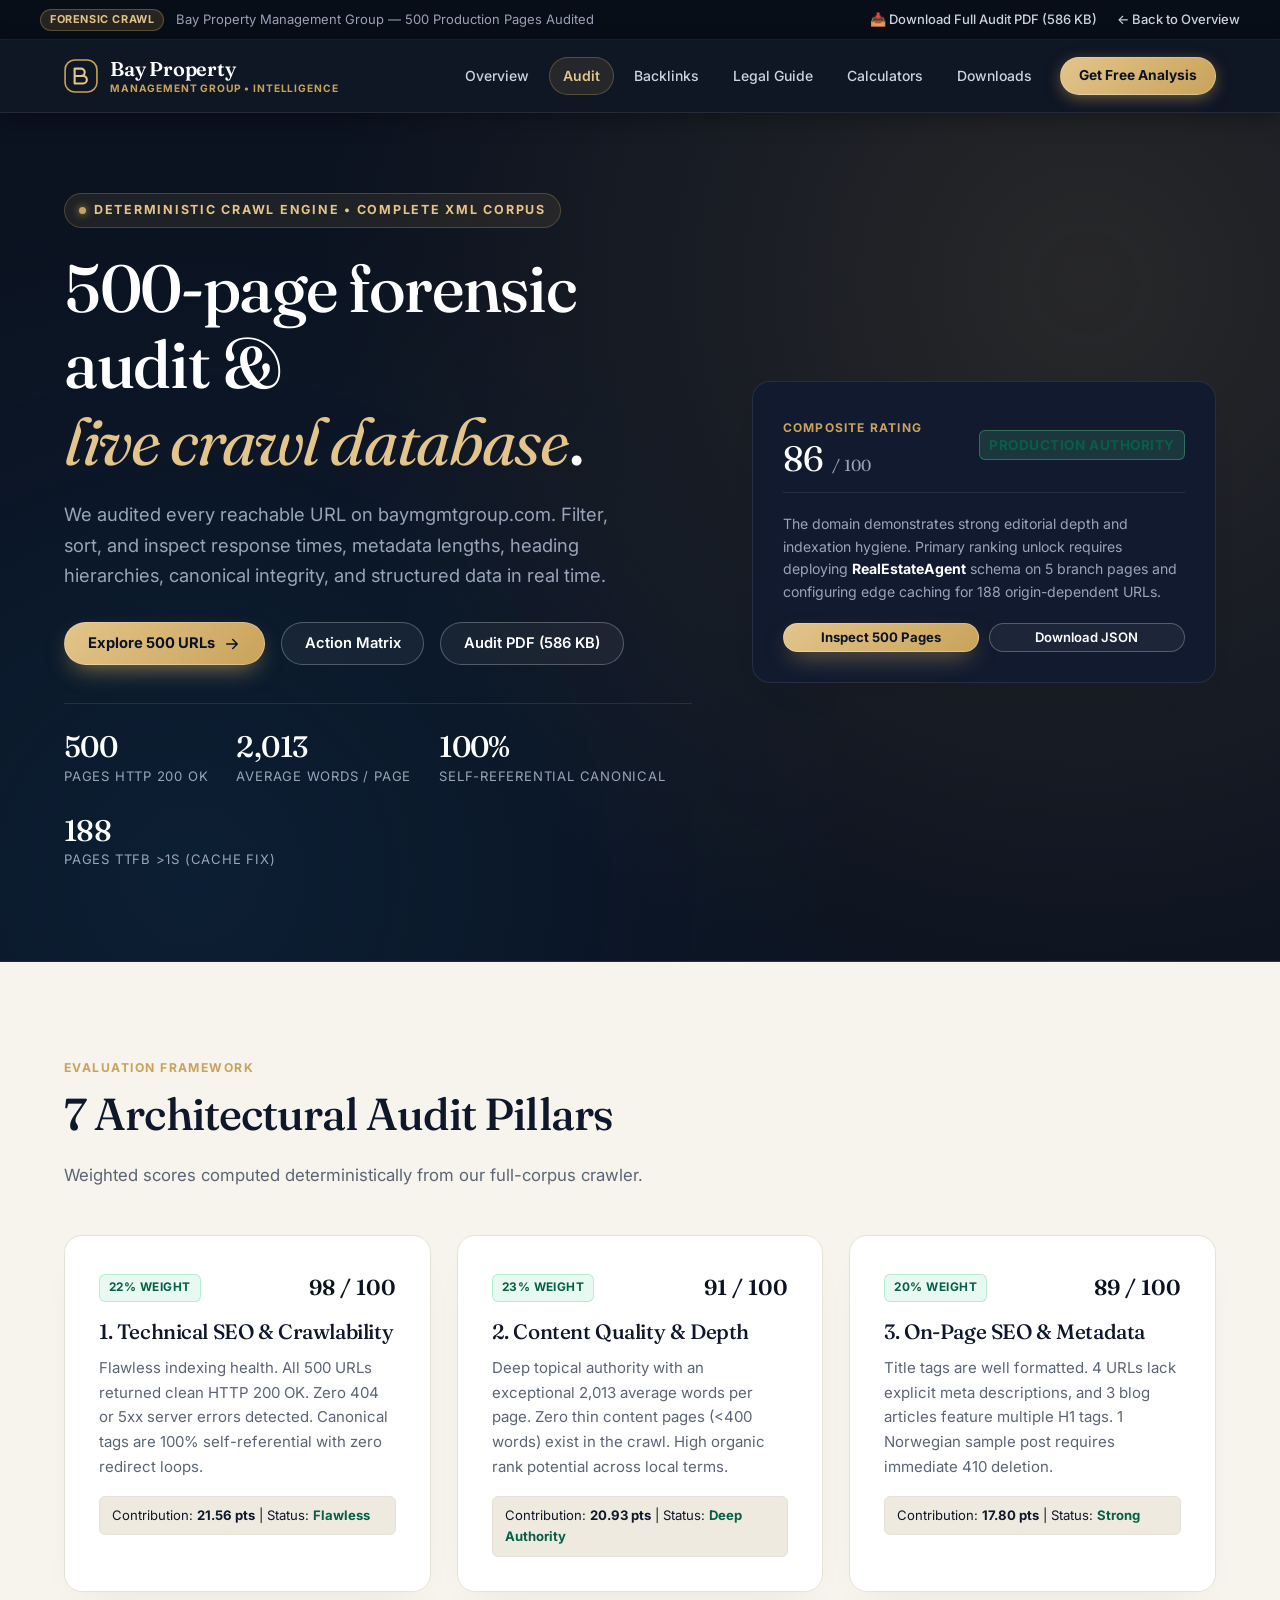
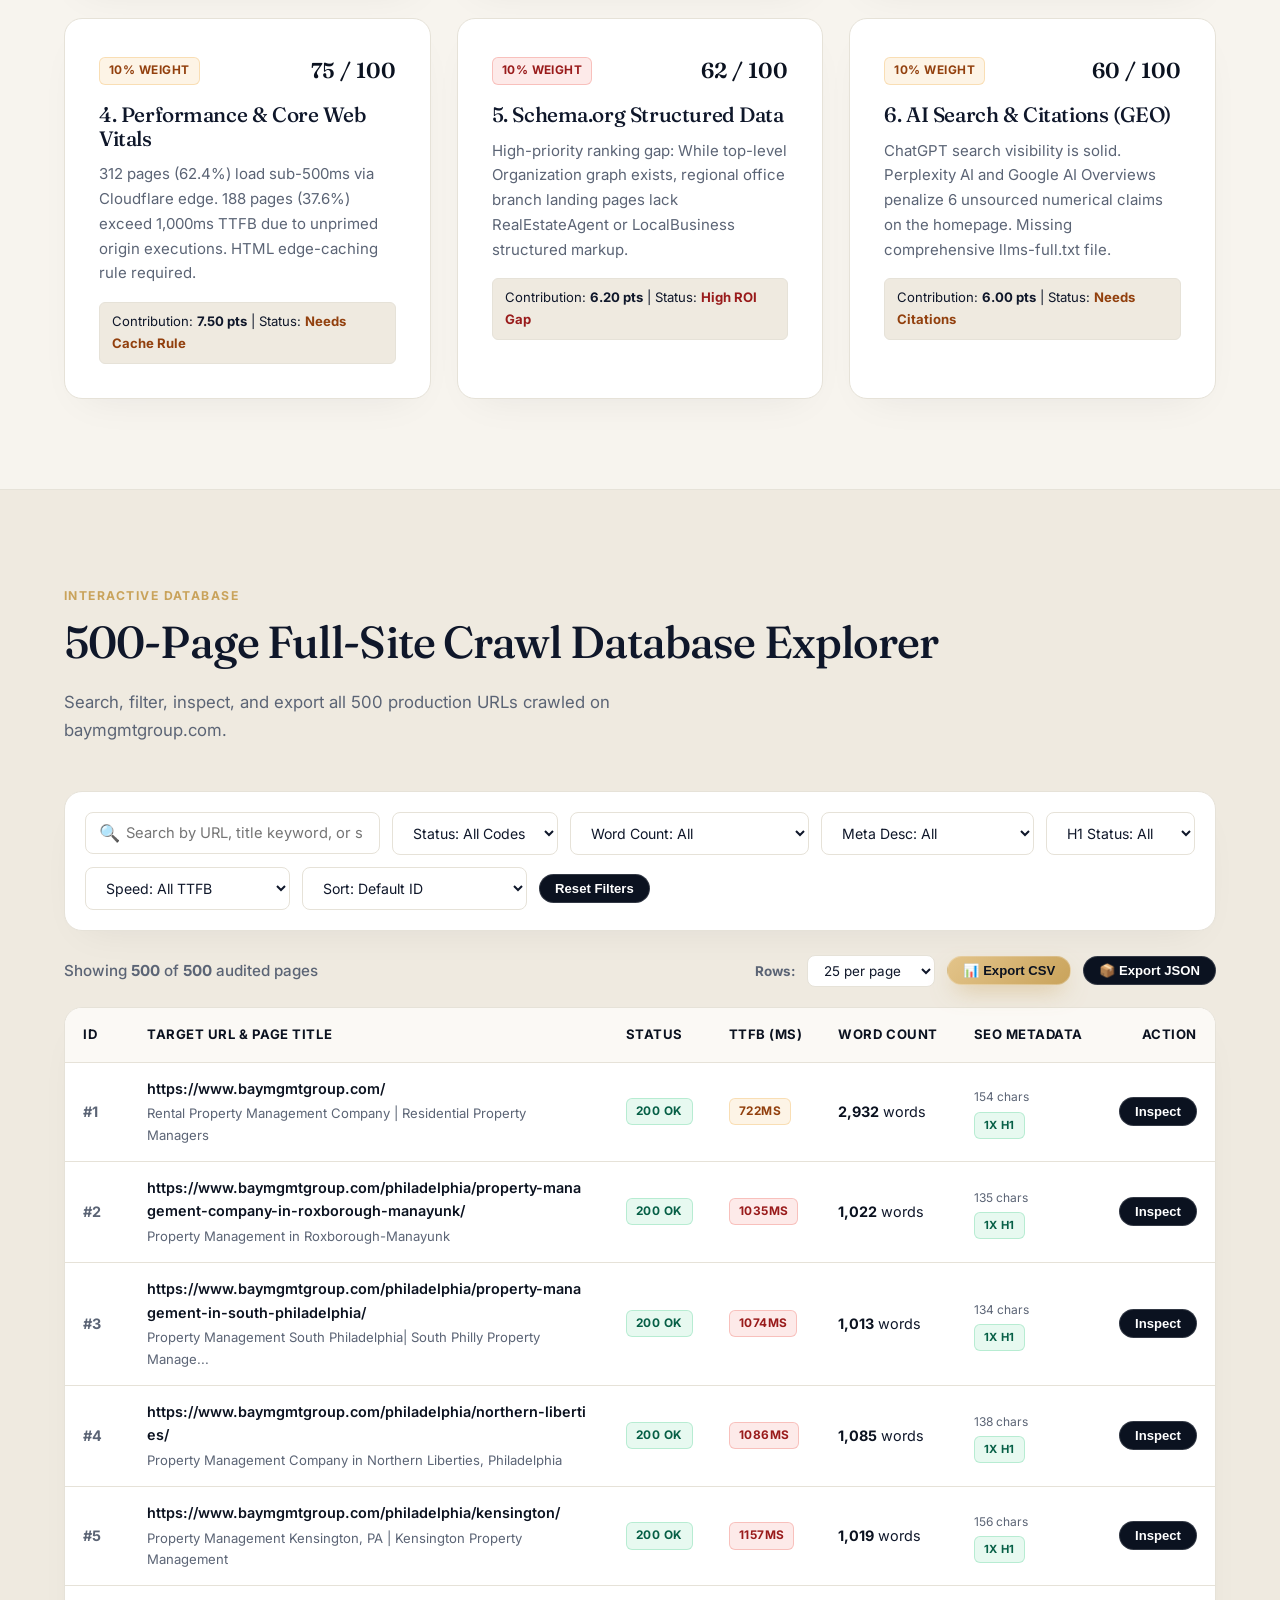
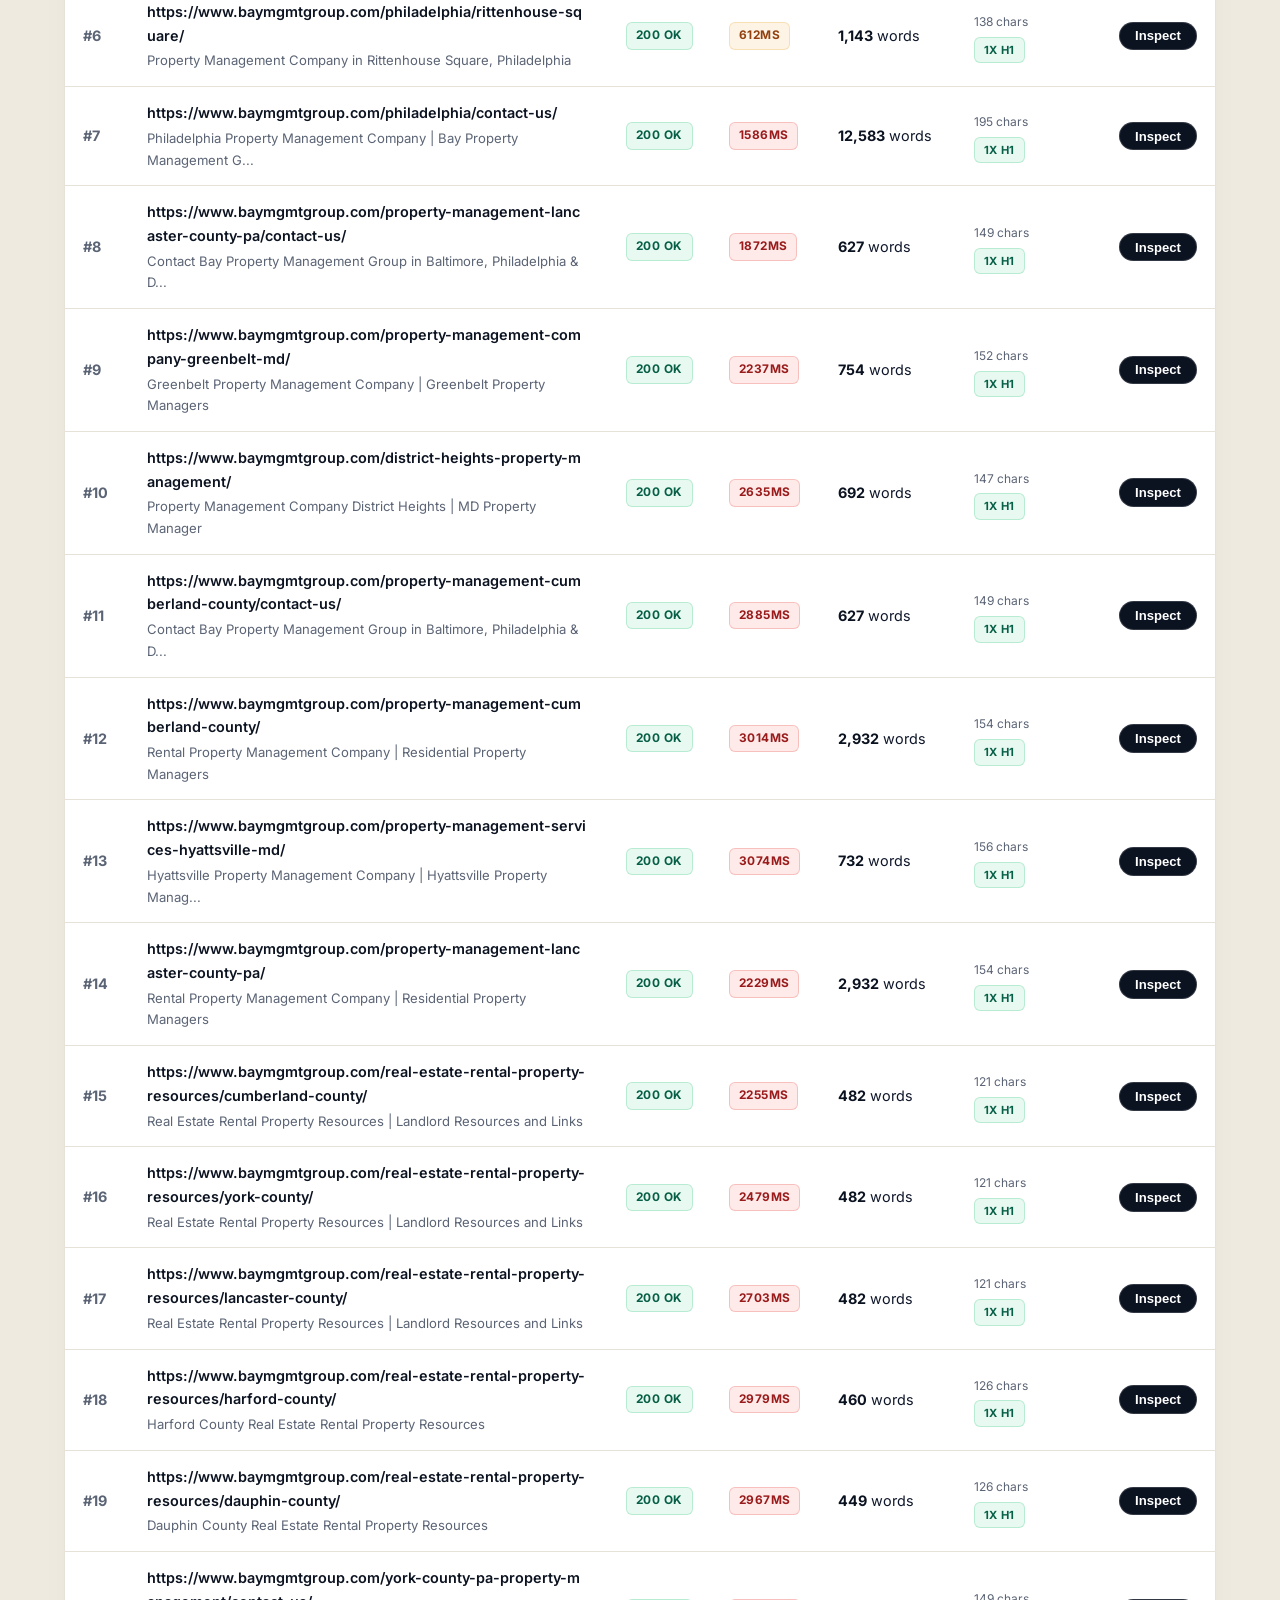
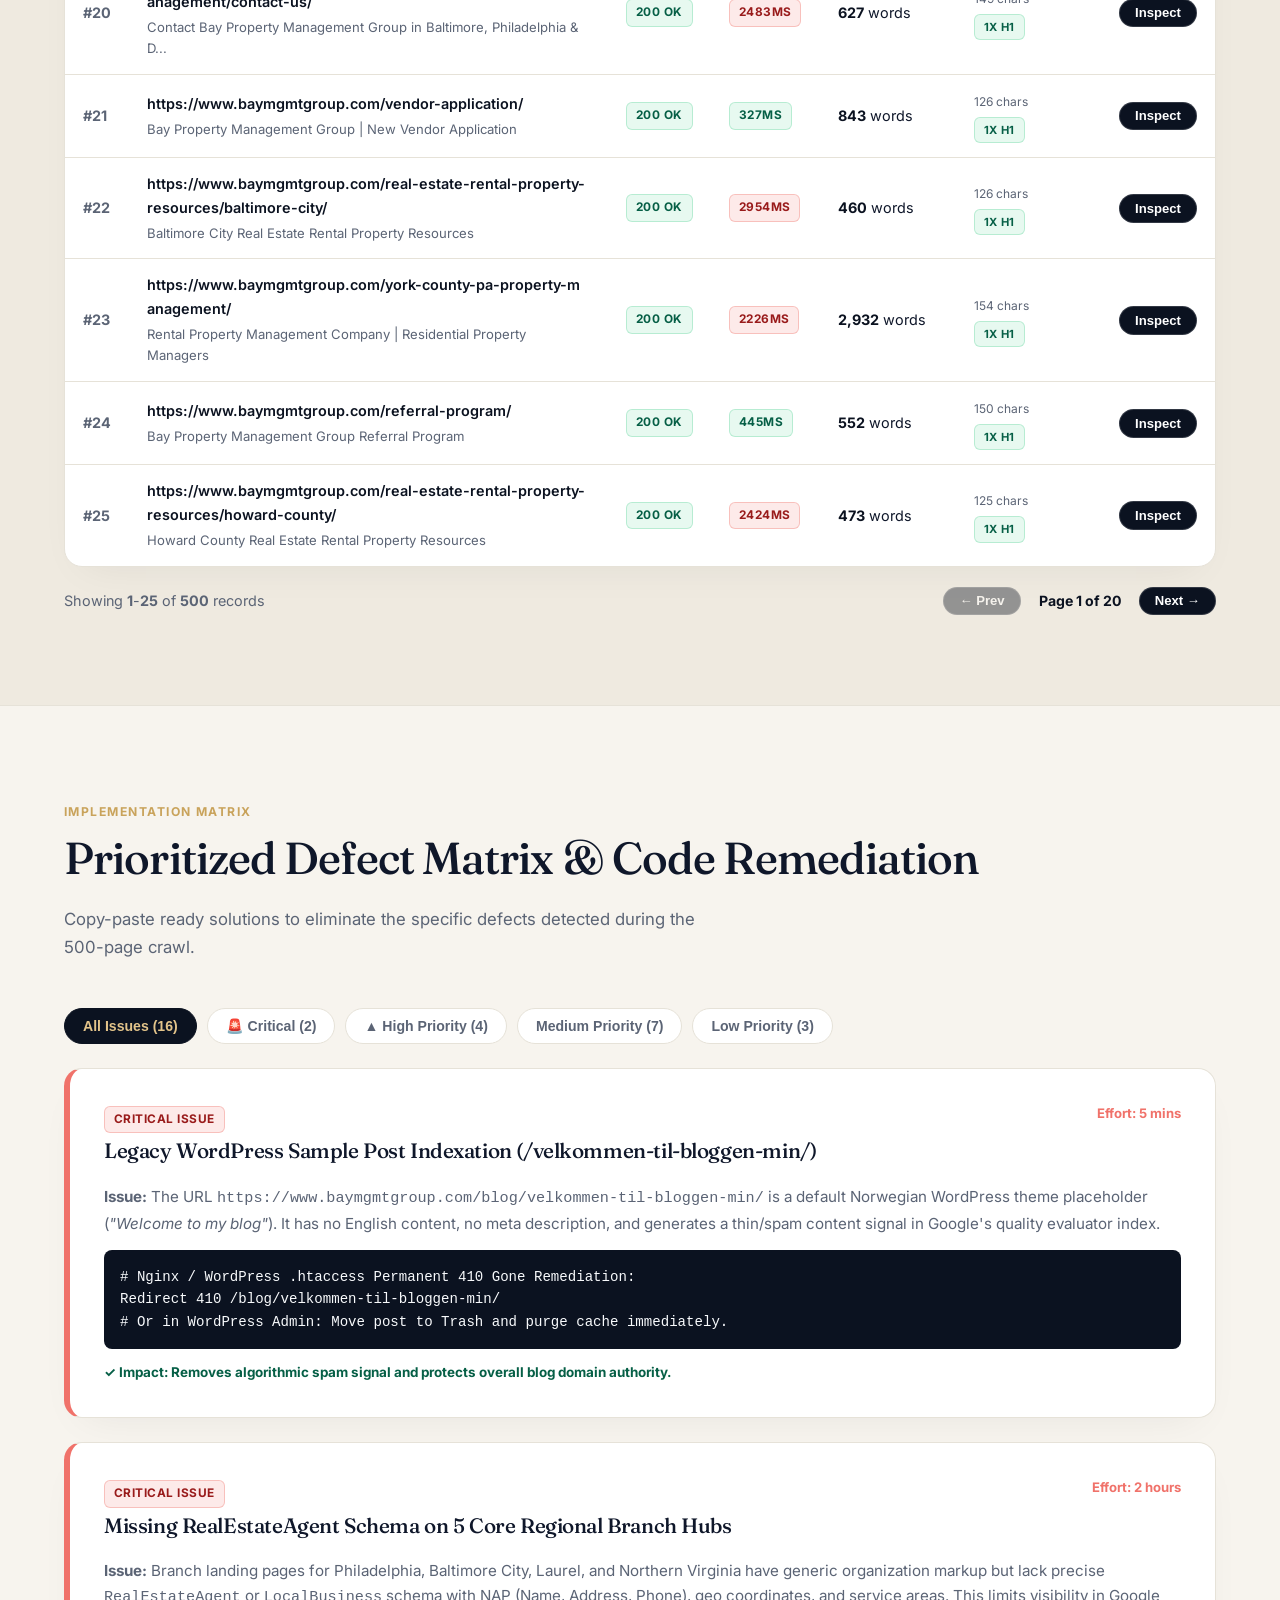
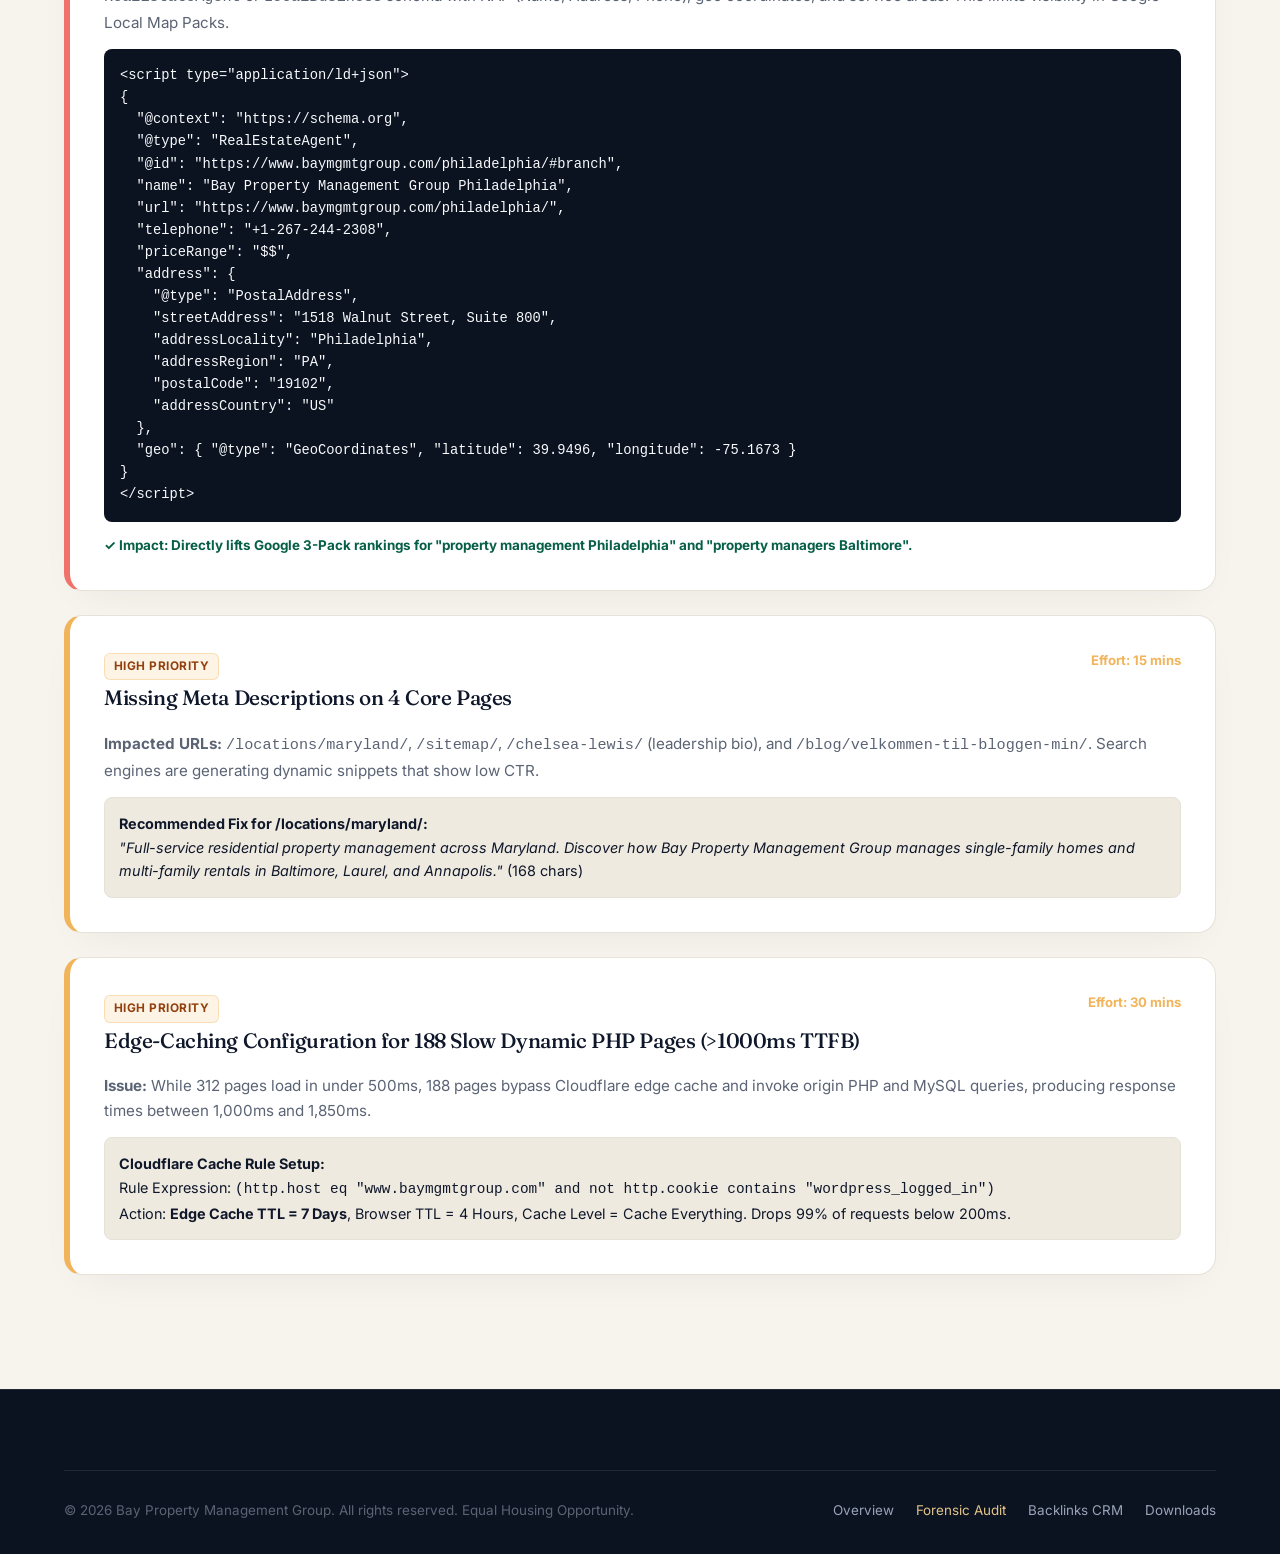
==== commit e738db8f: "Fix header alignment, paddings, buttons, and text wrapping across all pages" ====
--- a/audit.html
+++ b/audit.html
@@ -47,10 +47,10 @@
 
       <ul class="nav-links">
         <li><a href="index.html">Overview</a></li>
-        <li><a href="audit.html" class="active">Forensic Audit</a></li>
-        <li><a href="backlinks.html">Backlinks CRM</a></li>
-        <li><a href="blog.html">2026 Legal Guide</a></li>
-        <li><a href="calculators.html">Compliance Calculators</a></li>
+        <li><a href="audit.html" class="active">Audit</a></li>
+        <li><a href="backlinks.html">Backlinks</a></li>
+        <li><a href="blog.html">Legal Guide</a></li>
+        <li><a href="calculators.html">Calculators</a></li>
         <li><a href="downloads.html">Downloads</a></li>
         <li><a class="btn btn-gold btn-sm" href="#" data-open-lead-modal>Get Free Analysis</a></li>
       </ul>
--- a/css/main.css
+++ b/css/main.css
@@ -109,42 +109,60 @@
   background: #080e18;
   color: var(--muted-light);
   font-size: 0.8125rem;
-  padding: 10px 24px;
+  min-height: 40px;
+  padding: 0 24px;
+  display: flex;
+  align-items: center;
   border-bottom: 1px solid var(--line);
 }
 .top-strip-inner {
+  width: 100%;
   max-width: var(--max);
   margin: 0 auto;
   display: flex;
   justify-content: space-between;
   align-items: center;
-  flex-wrap: wrap;
-  gap: 10px;
+  gap: 16px;
 }
 .top-strip-left {
-  display: flex;
+  display: inline-flex;
   align-items: center;
   gap: 12px;
+  line-height: 1;
 }
 .top-strip-badge {
-  background: rgba(201, 163, 91, 0.18);
+  display: inline-flex;
+  align-items: center;
+  justify-content: center;
+  background: rgba(201, 163, 91, 0.16);
   color: var(--gold-2);
   border: 1px solid rgba(201, 163, 91, 0.35);
-  font-size: 0.72rem;
+  font-size: 0.68rem;
   font-weight: 700;
-  padding: 2px 8px;
+  height: 22px;
+  padding: 0 9px;
   border-radius: 999px;
   text-transform: uppercase;
   letter-spacing: 0.6px;
+  line-height: 1;
+  white-space: nowrap;
 }
 .top-strip-right {
-  display: flex;
+  display: inline-flex;
   align-items: center;
   gap: 20px;
+  line-height: 1;
 }
 .top-strip-right a {
+  display: inline-flex;
+  align-items: center;
+  gap: 5px;
   color: #cbd5e1;
   font-size: 0.8125rem;
+  font-weight: 500;
+  line-height: 1;
+  white-space: nowrap;
+  transition: color 0.2s ease;
 }
 .top-strip-right a:hover {
   color: var(--gold-2);
@@ -154,69 +172,135 @@
    SITE HEADER & NAVIGATION
    ========================================================================== */
 .site-header {
-  background: var(--ink);
+  background: rgba(11, 18, 32, 0.98);
+  backdrop-filter: blur(14px);
+  -webkit-backdrop-filter: blur(14px);
   border-bottom: 1px solid var(--line);
   position: sticky;
   top: 0;
   z-index: 1000;
-  box-shadow: 0 10px 30px rgba(0,0,0,0.2);
+  box-shadow: 0 4px 24px rgba(0, 0, 0, 0.35);
 }
 .nav {
   display: flex;
   align-items: center;
   justify-content: space-between;
-  height: 76px;
+  height: 72px;
+  gap: 20px;
 }
 .logo {
-  display: flex;
+  display: inline-flex;
   align-items: center;
   gap: 12px;
   color: #ffffff;
+  text-decoration: none;
+  flex-shrink: 0;
+}
+.logo svg {
+  width: 34px;
+  height: 34px;
+  flex: none;
+  display: block;
+}
+.logo > div,
+.logo .logo-text {
+  display: flex;
+  flex-direction: column;
+  justify-content: center;
+  line-height: 1.15;
+}
+.logo > div > span:first-child,
+.logo .logo-title {
   font-family: var(--serif);
-  font-size: 1.3rem;
-  font-weight: 500;
+  font-size: 1.25rem;
+  font-weight: 600;
+  color: #ffffff;
   letter-spacing: -0.01em;
-}
-.logo svg {
-  width: 32px;
-  height: 32px;
-  flex: none;
-}
-.logo span.sub {
+  display: block;
+  line-height: 1.1;
+}
+.logo span.sub,
+.logo .logo-sub {
   display: block;
   font-family: var(--sans);
-  font-size: 0.68rem;
+  font-size: 0.64rem;
   font-weight: 700;
   color: var(--gold);
-  letter-spacing: 0.8px;
+  letter-spacing: 0.85px;
   text-transform: uppercase;
+  margin-top: 3px;
+  line-height: 1;
 }
 
 .nav-links {
   display: flex;
   list-style: none;
-  gap: 8px;
+  gap: 6px;
   margin: 0;
   padding: 0;
   align-items: center;
+  flex-wrap: nowrap;
+}
+.nav-links li {
+  display: inline-flex;
+  align-items: center;
+  margin: 0;
+  padding: 0;
 }
 .nav-links a {
+  display: inline-flex;
+  align-items: center;
+  justify-content: center;
+  height: 38px;
+  padding: 0 13px;
   color: #cbd5e1;
-  font-size: 0.92rem;
+  font-size: 0.875rem;
   font-weight: 500;
-  padding: 8px 14px;
   border-radius: 999px;
+  border: 1px solid transparent;
+  white-space: nowrap !important;
+  line-height: 1;
   transition: all 0.2s ease;
-}
-.nav-links a:hover {
-  color: #ffffff;
-  background: rgba(255, 255, 255, 0.06);
-}
-.nav-links a.active {
-  color: var(--gold-2);
-  background: rgba(201, 163, 91, 0.12);
-  border: 1px solid rgba(201, 163, 91, 0.25);
+  text-decoration: none;
+}
+.nav-links a:hover:not(.active):not(.btn) {
+  color: #ffffff;
+  background: rgba(255, 255, 255, 0.08);
+}
+.nav-links a.active:not(.btn) {
+  color: var(--gold-2) !important;
+  background: rgba(201, 163, 91, 0.12) !important;
+  border: 1px solid rgba(201, 163, 91, 0.32) !important;
   font-weight: 600;
+}
+
+/* Nav CTA Button Specificity Override */
+.nav-links .btn-gold,
+.nav-links a.btn-gold,
+.nav-links a.btn {
+  background: linear-gradient(135deg, var(--gold-2) 0%, var(--gold) 100%) !important;
+  color: #0b1220 !important;
+  font-weight: 700 !important;
+  font-size: 0.86rem !important;
+  height: 38px !important;
+  padding: 0 18px !important;
+  border-radius: 999px !important;
+  border: 1px solid rgba(255, 255, 255, 0.25) !important;
+  box-shadow: 0 4px 16px -2px rgba(201, 163, 91, 0.55) !important;
+  margin-left: 8px;
+  white-space: nowrap !important;
+  line-height: 1 !important;
+  display: inline-flex !important;
+  align-items: center !important;
+  justify-content: center !important;
+}
+.nav-links .btn-gold:hover,
+.nav-links a.btn-gold:hover,
+.nav-links a.btn:hover {
+  background: linear-gradient(135deg, #ebd19e 0%, #d4b067 100%) !important;
+  color: #0b1220 !important;
+  transform: translateY(-1px);
+  box-shadow: 0 6px 20px -2px rgba(201, 163, 91, 0.75) !important;
 }
 
 /* Luxury Buttons */
@@ -225,38 +309,41 @@
   align-items: center;
   justify-content: center;
   gap: 0.55em;
-  padding: 0.85em 1.6em;
+  padding: 0.78em 1.55em;
   border-radius: 999px;
   font-weight: 600;
-  font-size: 0.95rem;
+  font-size: 0.92rem;
   text-decoration: none;
   border: 1px solid transparent;
   cursor: pointer;
-  transition: transform 0.2s ease, background 0.2s ease, box-shadow 0.2s ease, color 0.2s ease;
-  line-height: 1.2;
+  transition: transform 0.2s ease, background 0.2s ease, box-shadow 0.2s ease, color 0.2s ease, border-color 0.2s ease;
+  line-height: 1;
+  white-space: nowrap !important;
 }
 .btn:hover {
   transform: translateY(-2px);
 }
 .btn-gold {
   background: linear-gradient(135deg, var(--gold-2) 0%, var(--gold) 100%);
-  color: var(--ink);
-  box-shadow: 0 12px 30px -10px rgba(201, 163, 91, 0.8);
-  border-color: rgba(255,255,255,0.2);
+  color: #0b1220 !important;
+  box-shadow: 0 10px 24px -8px rgba(201, 163, 91, 0.7);
+  border-color: rgba(255,255,255,0.25);
+  font-weight: 700;
 }
 .btn-gold:hover {
   background: linear-gradient(135deg, #ebd19e 0%, #d4b067 100%);
-  color: var(--ink);
+  color: #0b1220 !important;
+  box-shadow: 0 14px 28px -6px rgba(201, 163, 91, 0.85);
 }
 .btn-ghost {
   border-color: rgba(255, 255, 255, 0.25);
-  color: #ffffff;
-  background: transparent;
+  color: #ffffff !important;
+  background: rgba(255, 255, 255, 0.05);
 }
 .btn-ghost:hover {
-  background: rgba(255, 255, 255, 0.08);
-  border-color: rgba(255, 255, 255, 0.4);
-  color: #ffffff;
+  background: rgba(255, 255, 255, 0.12);
+  border-color: rgba(255, 255, 255, 0.45);
+  color: #ffffff !important;
 }
 .btn-dark {
   background: var(--ink);
@@ -273,16 +360,18 @@
   background: transparent;
 }
 .btn-outline-gold:hover {
-  background: rgba(201, 163, 91, 0.1);
+  background: rgba(201, 163, 91, 0.12);
   color: var(--gold-2);
 }
 .btn-sm {
-  padding: 0.5em 1.1em;
+  padding: 0.52em 1.15em;
   font-size: 0.82rem;
+  line-height: 1;
 }
 .btn-lg {
-  padding: 1.05em 2em;
-  font-size: 1.05rem;
+  padding: 0.95em 2em;
+  font-size: 1.02rem;
+  line-height: 1;
 }
 
 .menu-btn {
@@ -292,6 +381,7 @@
   color: #ffffff;
   cursor: pointer;
   padding: 8px;
+  line-height: 1;
 }
 
 /* ==========================================================================
@@ -983,6 +1073,22 @@
 }
 
 /* Responsive */
+@media (max-width: 1120px) {
+  .nav-links {
+    gap: 4px;
+  }
+  .nav-links a {
+    padding: 0 10px;
+    font-size: 0.84rem;
+  }
+  .nav-links .btn-gold,
+  .nav-links a.btn-gold,
+  .nav-links a.btn {
+    padding: 0 14px !important;
+    font-size: 0.82rem !important;
+  }
+}
+
 @media (max-width: 1024px) {
   .hero-grid { grid-template-columns: 1fr; gap: 40px; }
   .step-grid { grid-template-columns: repeat(2, 1fr); }
@@ -991,21 +1097,64 @@
   .footer-grid { grid-template-columns: repeat(2, 1fr); gap: 36px; }
 }
 
+@media (max-width: 960px) {
+  .top-strip {
+    padding: 8px 16px;
+    height: auto;
+    min-height: 38px;
+  }
+  .top-strip-inner {
+    flex-direction: column;
+    align-items: flex-start;
+    gap: 8px;
+  }
+  .nav-links {
+    display: none;
+  }
+  .nav-links.mobile-active {
+    display: flex;
+    flex-direction: column;
+    position: absolute;
+    top: 72px;
+    left: 0;
+    right: 0;
+    background: #0b1220;
+    padding: 20px 24px 28px;
+    border-bottom: 1px solid var(--line);
+    gap: 10px;
+    box-shadow: 0 20px 40px rgba(0,0,0,0.5);
+    z-index: 999;
+  }
+  .nav-links.mobile-active li {
+    width: 100%;
+  }
+  .nav-links.mobile-active a {
+    width: 100%;
+    justify-content: flex-start;
+    padding: 10px 16px;
+    height: auto;
+    font-size: 1rem;
+  }
+  .nav-links.mobile-active .btn-gold,
+  .nav-links.mobile-active a.btn-gold,
+  .nav-links.mobile-active a.btn {
+    margin-left: 0;
+    margin-top: 8px;
+    justify-content: center;
+    width: 100%;
+    height: 44px !important;
+    font-size: 0.95rem !important;
+  }
+  .menu-btn {
+    display: flex;
+    align-items: center;
+    justify-content: center;
+  }
+}
+
 @media (max-width: 768px) {
   .grid-2, .grid-3, .grid-4 { grid-template-columns: 1fr; }
   .step-grid { grid-template-columns: 1fr; }
   .step { border-right: none; border-bottom: 1px solid var(--line); }
-  .nav-links { display: none; }
-  .nav-links.mobile-active {
-    display: flex;
-    flex-direction: column;
-    position: absolute;
-    top: 76px;
-    left: 0; right: 0;
-    background: var(--ink);
-    padding: 24px;
-    border-bottom: 1px solid var(--line);
-  }
-  .menu-btn { display: block; }
   .footer-grid { grid-template-columns: 1fr; }
 }
